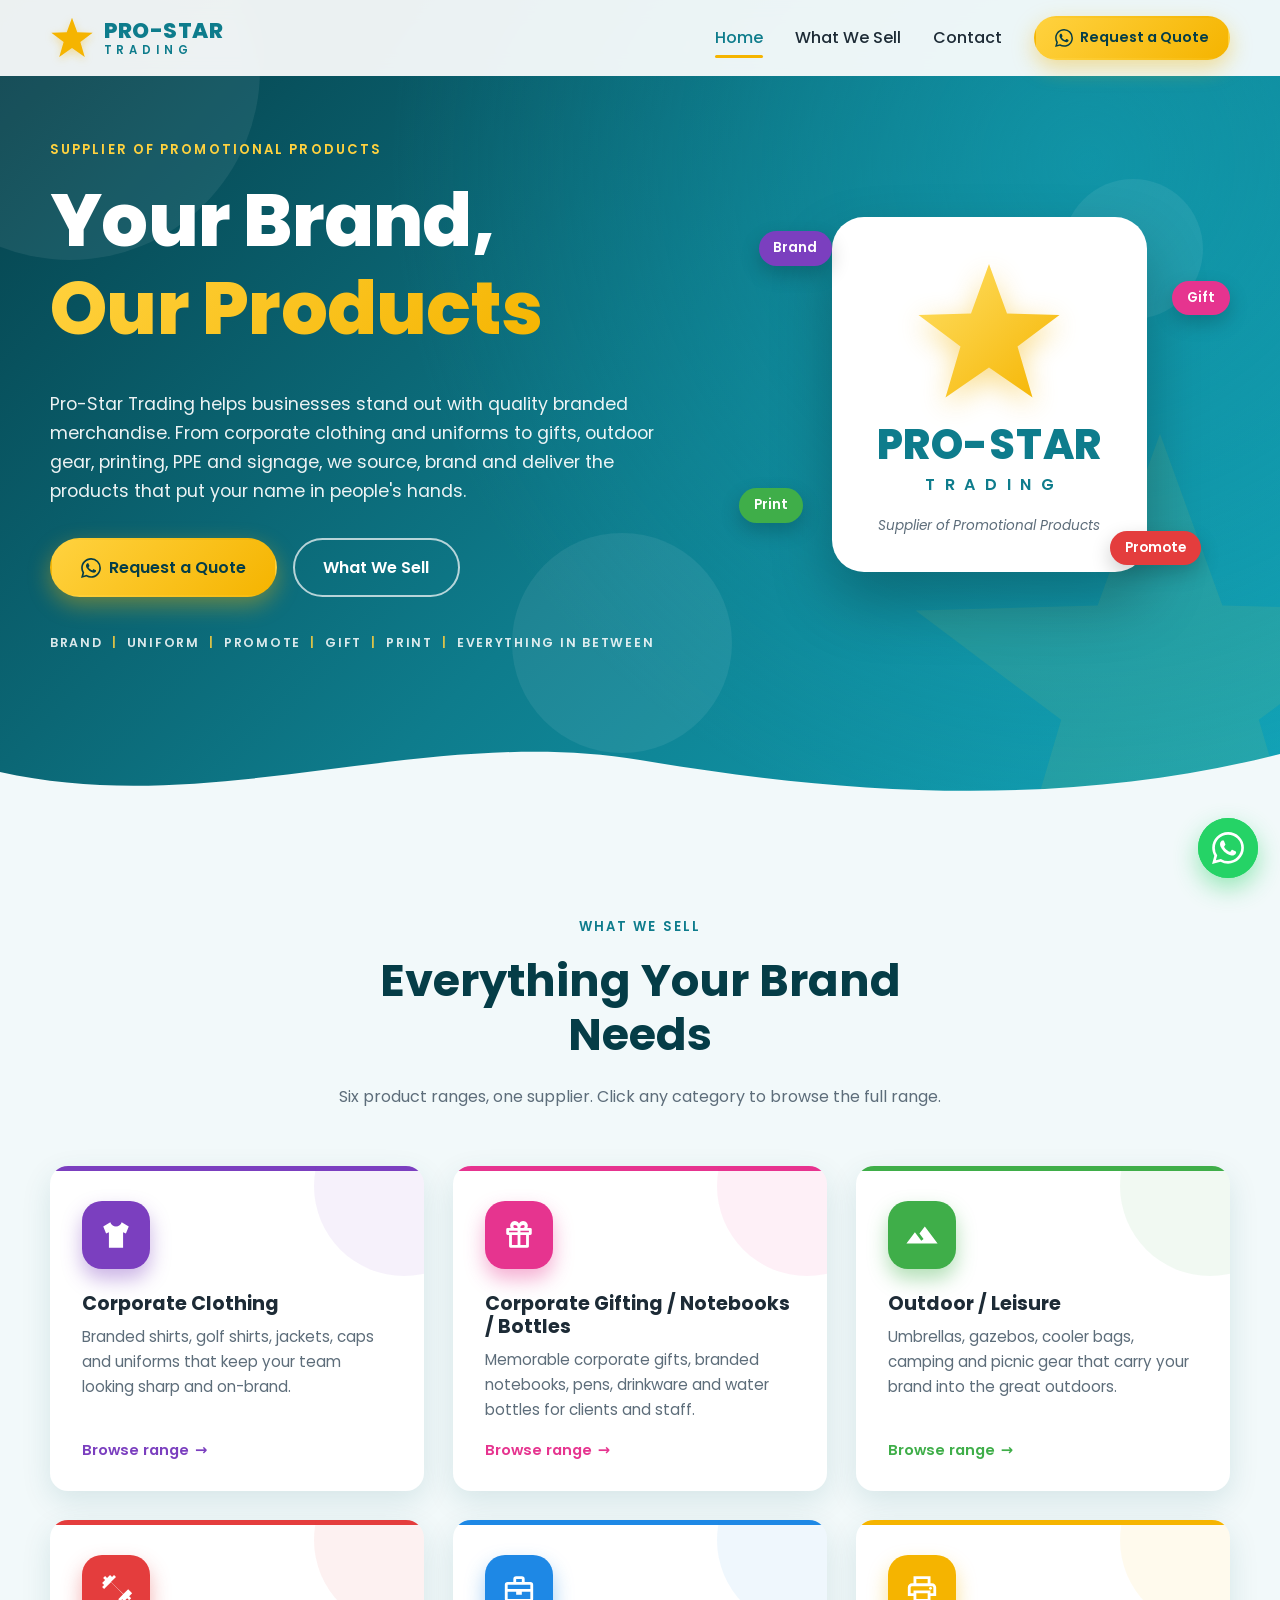
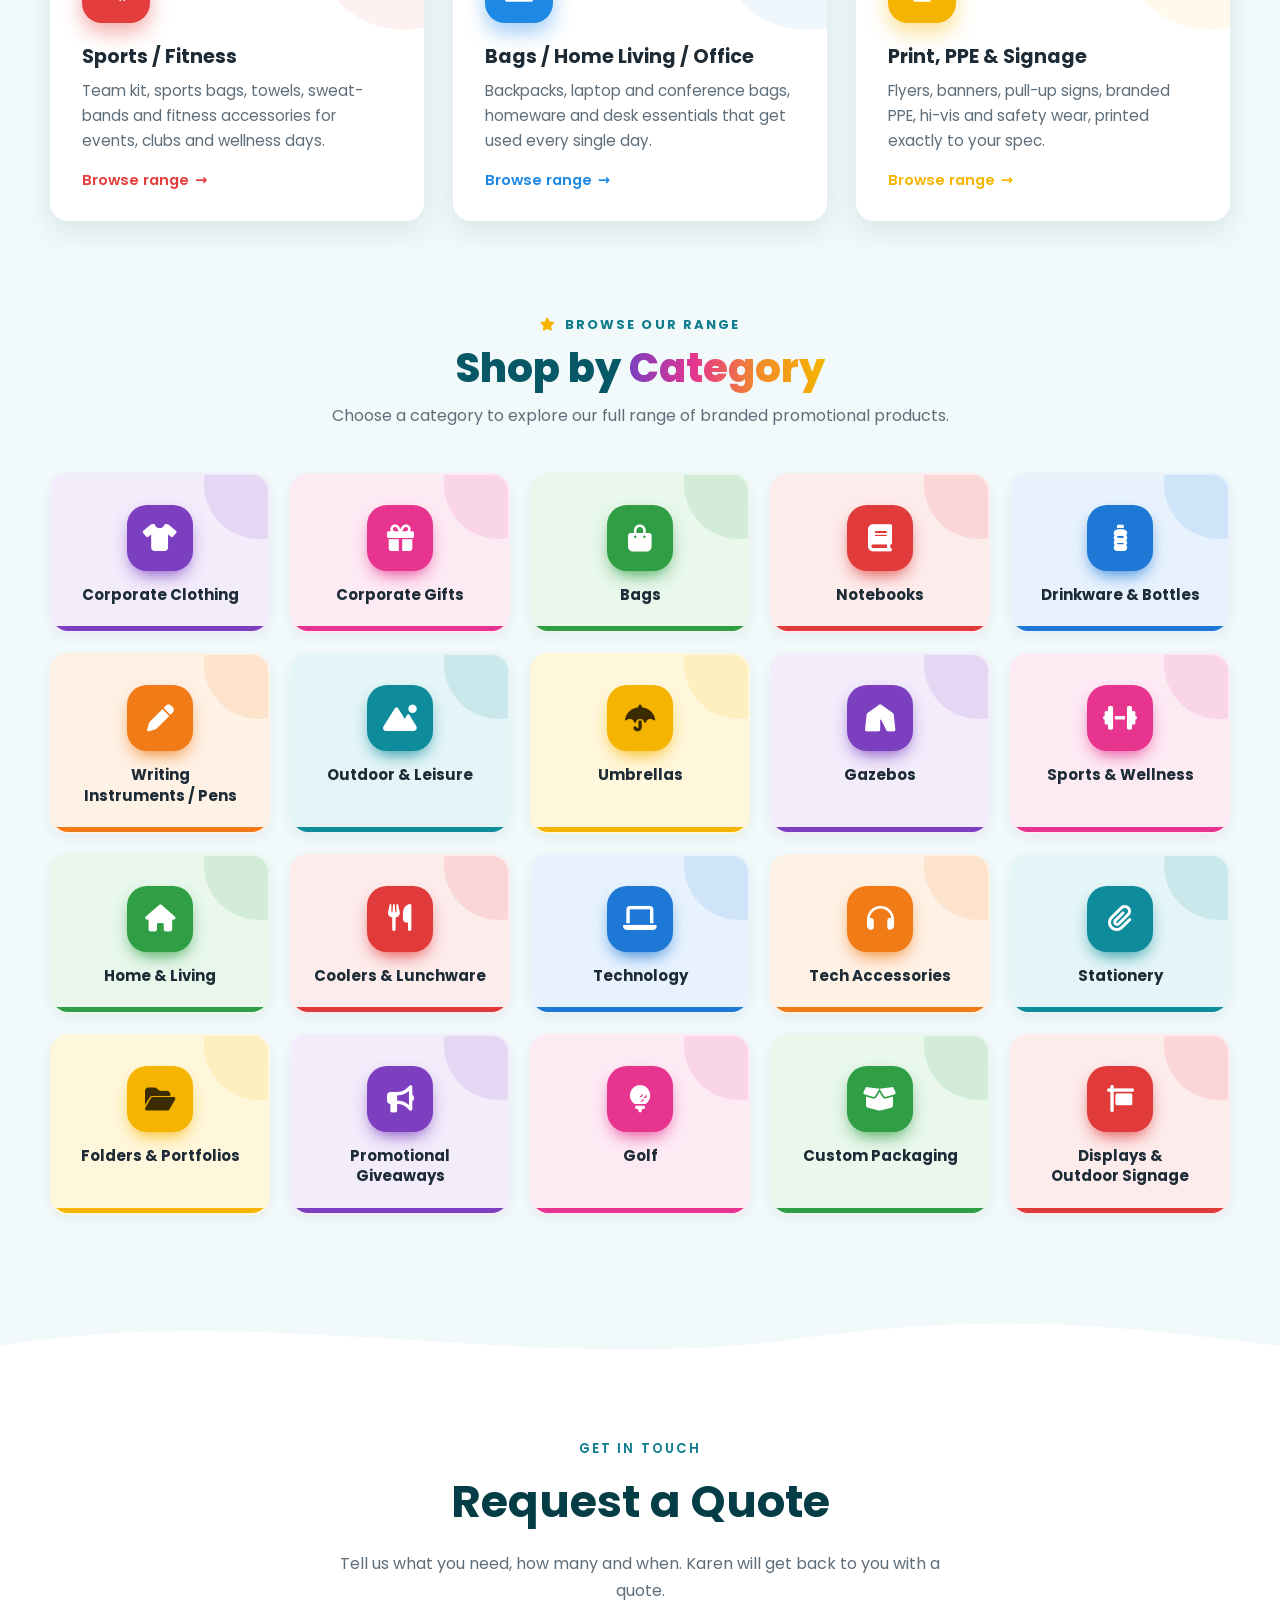
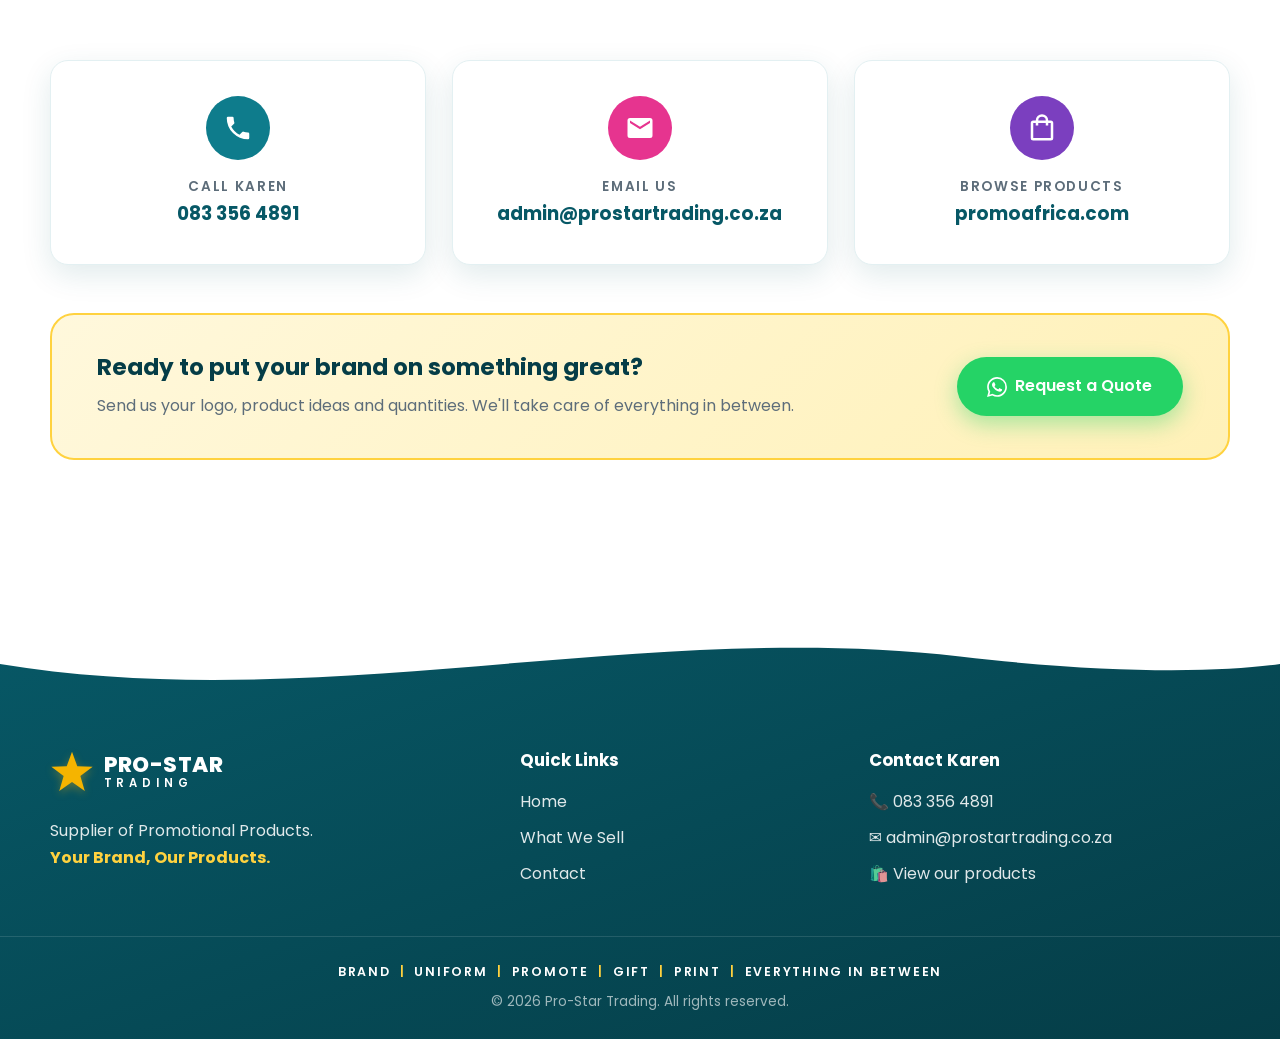
==== pro-star-trading/index.html @ 32858397 "Add colourful Shop by Category grid to the Pro-Star Trading site Co-Authored-By: Claude Opus 5.5 <no" ====
<!DOCTYPE html>
<html lang="en">
<head>
  <meta charset="UTF-8" />
  <meta name="viewport" content="width=device-width, initial-scale=1.0" />
  <title>Pro-Star Trading | Supplier of Promotional Products</title>
  <meta name="description" content="Pro-Star Trading – Supplier of Promotional Products. Corporate clothing, gifting, outdoor, sports, bags, print, PPE & signage. Your Brand, Our Products." />
  <link rel="icon" href="assets/favicon.svg" type="image/svg+xml" />
  <link rel="preconnect" href="https://fonts.googleapis.com" />
  <link rel="preconnect" href="https://fonts.gstatic.com" crossorigin />
  <link href="https://fonts.googleapis.com/css2?family=Poppins:wght@400;500;600;700;800&display=swap" rel="stylesheet" />
  <link rel="stylesheet" href="https://cdnjs.cloudflare.com/ajax/libs/font-awesome/6.5.2/css/all.min.css" crossorigin="anonymous" referrerpolicy="no-referrer" />
  <link rel="stylesheet" href="css/styles.css" />
</head>
<body>

  <!-- ========== NAVIGATION ========== -->
  <header class="navbar" id="navbar">
    <div class="container nav-inner">
      <a href="#home" class="logo" aria-label="Pro-Star Trading home">
        <svg class="logo-star" viewBox="0 0 100 100" aria-hidden="true">
          <polygon points="50,4 62,37 97,38 69,59 79,93 50,73 21,93 31,59 3,38 38,37" />
        </svg>
        <span class="logo-text">
          <span class="logo-name">PRO-STAR</span>
          <span class="logo-sub">TRADING</span>
        </span>
      </a>

      <button class="nav-toggle" id="navToggle" aria-label="Open menu" aria-expanded="false" aria-controls="navMenu">
        <span></span><span></span><span></span>
      </button>

      <nav class="nav-menu" id="navMenu">
        <a href="#home" class="nav-link active">Home</a>
        <a href="#what-we-sell" class="nav-link">What We Sell</a>
        <a href="#contact" class="nav-link">Contact</a>
        <a href="https://wa.me/27833564891?text=Hi%20Karen%2C%20I%27d%20like%20to%20request%20a%20quote%20from%20Pro-Star%20Trading." target="_blank" rel="noopener noreferrer" class="btn btn-accent btn-sm nav-cta"><svg class="wa-icon" viewBox="0 0 24 24" aria-hidden="true"><path d="M17.472 14.382c-.297-.149-1.758-.867-2.03-.967-.273-.099-.471-.148-.67.15-.197.297-.767.966-.94 1.164-.173.199-.347.223-.644.075-.297-.15-1.255-.463-2.39-1.475-.883-.788-1.48-1.761-1.653-2.059-.173-.297-.018-.458.13-.606.134-.133.298-.347.446-.52.149-.174.198-.298.298-.497.099-.198.05-.371-.025-.52-.075-.149-.669-1.612-.916-2.207-.242-.579-.487-.5-.669-.51-.173-.008-.371-.01-.57-.01-.198 0-.52.074-.792.372-.272.297-1.04 1.016-1.04 2.479 0 1.462 1.065 2.875 1.213 3.074.149.198 2.096 3.2 5.077 4.487.709.306 1.262.489 1.694.625.712.227 1.36.195 1.871.118.571-.085 1.758-.719 2.006-1.413.248-.694.248-1.289.173-1.413-.074-.124-.272-.198-.57-.347m-5.421 7.403h-.004a9.87 9.87 0 01-5.031-1.378l-.361-.214-3.741.982.998-3.648-.235-.374a9.86 9.86 0 01-1.51-5.26c.001-5.45 4.436-9.884 9.888-9.884 2.64 0 5.122 1.03 6.988 2.898a9.825 9.825 0 012.893 6.994c-.003 5.45-4.437 9.884-9.885 9.884m8.413-18.297A11.815 11.815 0 0012.05 0C5.495 0 .16 5.335.157 11.892c0 2.096.547 4.142 1.588 5.945L.057 24l6.305-1.654a11.882 11.882 0 005.683 1.448h.005c6.554 0 11.89-5.335 11.893-11.893a11.821 11.821 0 00-3.48-8.413Z"/></svg>Request a Quote</a>
      </nav>
    </div>
  </header>

  <main>
    <!-- ========== HERO ========== -->
    <section class="hero" id="home">
      <div class="hero-bg" aria-hidden="true">
        <span class="bubble b1"></span>
        <span class="bubble b2"></span>
        <span class="bubble b3"></span>
        <svg class="hero-star-bg" viewBox="0 0 100 100"><polygon points="50,4 62,37 97,38 69,59 79,93 50,73 21,93 31,59 3,38 38,37" /></svg>
      </div>

      <div class="container hero-inner">
        <div class="hero-content">
          <p class="eyebrow fade-in">Supplier of Promotional Products</p>
          <h1 class="hero-title fade-in">
            Your Brand,<br /><span class="highlight">Our Products</span>
          </h1>
          <p class="hero-text fade-in">
            Pro-Star Trading helps businesses stand out with quality branded merchandise.
            From corporate clothing and uniforms to gifts, outdoor gear, printing, PPE and signage,
            we source, brand and deliver the products that put your name in people's hands.
          </p>
          <div class="hero-actions fade-in">
            <a href="https://wa.me/27833564891?text=Hi%20Karen%2C%20I%27d%20like%20to%20request%20a%20quote%20from%20Pro-Star%20Trading." target="_blank" rel="noopener noreferrer" class="btn btn-accent"><svg class="wa-icon" viewBox="0 0 24 24" aria-hidden="true"><path d="M17.472 14.382c-.297-.149-1.758-.867-2.03-.967-.273-.099-.471-.148-.67.15-.197.297-.767.966-.94 1.164-.173.199-.347.223-.644.075-.297-.15-1.255-.463-2.39-1.475-.883-.788-1.48-1.761-1.653-2.059-.173-.297-.018-.458.13-.606.134-.133.298-.347.446-.52.149-.174.198-.298.298-.497.099-.198.05-.371-.025-.52-.075-.149-.669-1.612-.916-2.207-.242-.579-.487-.5-.669-.51-.173-.008-.371-.01-.57-.01-.198 0-.52.074-.792.372-.272.297-1.04 1.016-1.04 2.479 0 1.462 1.065 2.875 1.213 3.074.149.198 2.096 3.2 5.077 4.487.709.306 1.262.489 1.694.625.712.227 1.36.195 1.871.118.571-.085 1.758-.719 2.006-1.413.248-.694.248-1.289.173-1.413-.074-.124-.272-.198-.57-.347m-5.421 7.403h-.004a9.87 9.87 0 01-5.031-1.378l-.361-.214-3.741.982.998-3.648-.235-.374a9.86 9.86 0 01-1.51-5.26c.001-5.45 4.436-9.884 9.888-9.884 2.64 0 5.122 1.03 6.988 2.898a9.825 9.825 0 012.893 6.994c-.003 5.45-4.437 9.884-9.885 9.884m8.413-18.297A11.815 11.815 0 0012.05 0C5.495 0 .16 5.335.157 11.892c0 2.096.547 4.142 1.588 5.945L.057 24l6.305-1.654a11.882 11.882 0 005.683 1.448h.005c6.554 0 11.89-5.335 11.893-11.893a11.821 11.821 0 00-3.48-8.413Z"/></svg>Request a Quote</a>
            <a href="#what-we-sell" class="btn btn-outline-light">What We Sell</a>
          </div>
          <p class="strapline fade-in">BRAND <i>|</i> UNIFORM <i>|</i> PROMOTE <i>|</i> GIFT <i>|</i> PRINT <i>|</i> EVERYTHING IN BETWEEN</p>
        </div>

        <div class="hero-visual fade-in" aria-hidden="true">
          <div class="hero-logo-card">
            <svg class="hero-star" viewBox="0 0 100 100">
              <defs>
                <linearGradient id="starGrad" x1="0" y1="0" x2="1" y2="1">
                  <stop offset="0%" stop-color="#ffe066" />
                  <stop offset="100%" stop-color="#f5b400" />
                </linearGradient>
              </defs>
              <polygon points="50,4 62,37 97,38 69,59 79,93 50,73 21,93 31,59 3,38 38,37" fill="url(#starGrad)" />
            </svg>
            <div class="hero-logo-name">PRO-STAR</div>
            <div class="hero-logo-sub">TRADING</div>
            <div class="hero-logo-tag">Supplier of Promotional Products</div>
          </div>
          <span class="float-chip chip-1" style="--c: var(--purple)">Brand</span>
          <span class="float-chip chip-2" style="--c: var(--pink)">Gift</span>
          <span class="float-chip chip-3" style="--c: var(--green)">Print</span>
          <span class="float-chip chip-4" style="--c: var(--red)">Promote</span>
        </div>
      </div>

      <svg class="wave wave-bottom" viewBox="0 0 1440 120" preserveAspectRatio="none" aria-hidden="true">
        <path d="M0,64 C240,128 480,0 720,48 C960,96 1200,112 1440,40 L1440,120 L0,120 Z" />
      </svg>
    </section>

    <!-- ========== WHAT WE SELL ========== -->
    <section class="section sell" id="what-we-sell">
      <div class="container">
        <div class="section-head fade-in">
          <p class="eyebrow dark">What We Sell</p>
          <h2>Everything Your Brand Needs</h2>
          <p>Six product ranges, one supplier. Click any category to browse the full range.</p>
        </div>

        <div class="cards">
          <a class="card fade-in" style="--c: var(--purple)" href="https://promoafrica.com" target="_blank" rel="noopener noreferrer">
            <div class="card-icon">
              <svg viewBox="0 0 24 24"><path d="M16 3l5 3-2 5-2-1v11H7V10l-2 1-2-5 5-3c.5 1.7 2.1 3 4 3s3.5-1.3 4-3z"/></svg>
            </div>
            <h3>Corporate Clothing</h3>
            <p>Branded shirts, golf shirts, jackets, caps and uniforms that keep your team looking sharp and on-brand.</p>
            <span class="card-link">Browse range <span aria-hidden="true">→</span></span>
          </a>

          <a class="card fade-in" style="--c: var(--pink)" href="https://promoafrica.com" target="_blank" rel="noopener noreferrer">
            <div class="card-icon">
              <svg viewBox="0 0 24 24"><path d="M20 7h-2.2A3 3 0 0012 3.8 3 3 0 006.2 7H4a1 1 0 00-1 1v3a1 1 0 001 1h1v8a1 1 0 001 1h12a1 1 0 001-1v-8h1a1 1 0 001-1V8a1 1 0 00-1-1zM15 5a1 1 0 010 2h-2a2 2 0 012-2zM9 5a2 2 0 012 2H9a1 1 0 010-2zm2 14H7v-7h4zm0-9H5V9h6zm6 9h-4v-7h4zm2-9h-6V9h6z"/></svg>
            </div>
            <h3>Corporate Gifting / Notebooks / Bottles</h3>
            <p>Memorable corporate gifts, branded notebooks, pens, drinkware and water bottles for clients and staff.</p>
            <span class="card-link">Browse range <span aria-hidden="true">→</span></span>
          </a>

          <a class="card fade-in" style="--c: var(--green)" href="https://promoafrica.com" target="_blank" rel="noopener noreferrer">
            <div class="card-icon">
              <svg viewBox="0 0 24 24"><path d="M14 6l-3.8 5 2.9 3.8-1.6 1.2L7 10l-6 8h22L14 6z"/></svg>
            </div>
            <h3>Outdoor / Leisure</h3>
            <p>Umbrellas, gazebos, cooler bags, camping and picnic gear that carry your brand into the great outdoors.</p>
            <span class="card-link">Browse range <span aria-hidden="true">→</span></span>
          </a>

          <a class="card fade-in" style="--c: var(--red)" href="https://promoafrica.com" target="_blank" rel="noopener noreferrer">
            <div class="card-icon">
              <svg viewBox="0 0 24 24"><path d="M20.6 14.9l1.4-1.4-1.4-1.4-3.6 3.6-8.6-8.6L12 3.6 10.6 2.2 9.2 3.6 7.8 2.2 5.7 4.3 4.3 2.9 2.9 4.3l1.4 1.4-2.1 2.1 1.4 1.4-1.4 1.4 1.4 1.4 1.4-1.4 3.6-3.6 8.6 8.6-3.6 3.6 1.4 1.4 1.4-1.4 1.4 1.4 2.1-2.1 1.4 1.4 1.4-1.4-1.4-1.4 2.1-2.1-1.4-1.4z"/></svg>
            </div>
            <h3>Sports / Fitness</h3>
            <p>Team kit, sports bags, towels, sweat-bands and fitness accessories for events, clubs and wellness days.</p>
            <span class="card-link">Browse range <span aria-hidden="true">→</span></span>
          </a>

          <a class="card fade-in" style="--c: var(--blue)" href="https://promoafrica.com" target="_blank" rel="noopener noreferrer">
            <div class="card-icon">
              <svg viewBox="0 0 24 24"><path d="M20 7h-4V5a2 2 0 00-2-2h-4a2 2 0 00-2 2v2H4a2 2 0 00-2 2v10a2 2 0 002 2h16a2 2 0 002-2V9a2 2 0 00-2-2zM10 5h4v2h-4zm10 14H4v-5h6v2h4v-2h6zm0-7H4V9h16z"/></svg>
            </div>
            <h3>Bags / Home Living / Office</h3>
            <p>Backpacks, laptop and conference bags, homeware and desk essentials that get used every single day.</p>
            <span class="card-link">Browse range <span aria-hidden="true">→</span></span>
          </a>

          <a class="card fade-in" style="--c: var(--yellow)" href="https://promoafrica.com" target="_blank" rel="noopener noreferrer">
            <div class="card-icon">
              <svg viewBox="0 0 24 24"><path d="M19 8h-1V3H6v5H5a3 3 0 00-3 3v6h4v4h12v-4h4v-6a3 3 0 00-3-3zM8 5h8v3H8zm8 14H8v-4h8zm2-4v-2H6v2H4v-4a1 1 0 011-1h14a1 1 0 011 1v4z"/><circle cx="18" cy="11.5" r="1"/></svg>
            </div>
            <h3>Print, PPE &amp; Signage</h3>
            <p>Flyers, banners, pull-up signs, branded PPE, hi-vis and safety wear, printed exactly to your spec.</p>
            <span class="card-link">Browse range <span aria-hidden="true">→</span></span>
          </a>
        </div>

        <!-- Shop by Category: 20 colourful tiles linking to the Promo Africa catalogue -->
        <div class="ps-categories" id="categories" aria-labelledby="ps-categories-title">
          <div class="ps-categories__inner">
            <div class="ps-categories__head">
              <p class="ps-categories__eyebrow"><i class="fa-solid fa-star" aria-hidden="true"></i> Browse Our Range</p>
              <h2 class="ps-categories__title" id="ps-categories-title">Shop by <span>Category</span></h2>
              <p class="ps-categories__intro">Choose a category to explore our full range of branded promotional products.</p>
            </div>

            <!-- Links open in a new tab so visitors keep the Pro-Star Trading site open -->
            <ul class="ps-grid">
              <li><a class="ps-tile ps-tile--purple" href="https://promoafrica.com/catalogue/corporate-clothing" target="_blank" rel="noopener">
                <span class="ps-tile__icon"><i class="fa-solid fa-shirt" aria-hidden="true"></i></span>
                <span class="ps-tile__name">Corporate Clothing</span></a></li>

              <li><a class="ps-tile ps-tile--pink" href="https://promoafrica.com/catalogue/corporate-gifts" target="_blank" rel="noopener">
                <span class="ps-tile__icon"><i class="fa-solid fa-gift" aria-hidden="true"></i></span>
                <span class="ps-tile__name">Corporate Gifts</span></a></li>

              <li><a class="ps-tile ps-tile--green" href="https://promoafrica.com/catalogue/corporate-gifts/bags" target="_blank" rel="noopener">
                <span class="ps-tile__icon"><i class="fa-solid fa-bag-shopping" aria-hidden="true"></i></span>
                <span class="ps-tile__name">Bags</span></a></li>

              <li><a class="ps-tile ps-tile--red" href="https://promoafrica.com/catalogue/corporate-gifts/notebooks" target="_blank" rel="noopener">
                <span class="ps-tile__icon"><i class="fa-solid fa-book" aria-hidden="true"></i></span>
                <span class="ps-tile__name">Notebooks</span></a></li>

              <li><a class="ps-tile ps-tile--blue" href="https://promoafrica.com/catalogue/corporate-gifts/drinkware" target="_blank" rel="noopener">
                <span class="ps-tile__icon"><i class="fa-solid fa-bottle-water" aria-hidden="true"></i></span>
                <span class="ps-tile__name">Drinkware &amp; Bottles</span></a></li>

              <li><a class="ps-tile ps-tile--orange" href="https://promoafrica.com/catalogue/corporate-gifts/writing-instruments" target="_blank" rel="noopener">
                <span class="ps-tile__icon"><i class="fa-solid fa-pen" aria-hidden="true"></i></span>
                <span class="ps-tile__name">Writing Instruments / Pens</span></a></li>

              <li><a class="ps-tile ps-tile--teal" href="https://promoafrica.com/catalogue/corporate-gifts/outdoor-and-leisure" target="_blank" rel="noopener">
                <span class="ps-tile__icon"><i class="fa-solid fa-mountain-sun" aria-hidden="true"></i></span>
                <span class="ps-tile__name">Outdoor &amp; Leisure</span></a></li>

              <li><a class="ps-tile ps-tile--gold" href="https://promoafrica.com/catalogue/corporate-gifts/umbrellas" target="_blank" rel="noopener">
                <span class="ps-tile__icon"><i class="fa-solid fa-umbrella" aria-hidden="true"></i></span>
                <span class="ps-tile__name">Umbrellas</span></a></li>

              <li><a class="ps-tile ps-tile--purple" href="https://promoafrica.com/catalogue/display/outdoor-products/gazebos" target="_blank" rel="noopener">
                <span class="ps-tile__icon"><i class="fa-solid fa-tent" aria-hidden="true"></i></span>
                <span class="ps-tile__name">Gazebos</span></a></li>

              <li><a class="ps-tile ps-tile--pink" href="https://promoafrica.com/catalogue/corporate-gifts/sports-and-wellness" target="_blank" rel="noopener">
                <span class="ps-tile__icon"><i class="fa-solid fa-dumbbell" aria-hidden="true"></i></span>
                <span class="ps-tile__name">Sports &amp; Wellness</span></a></li>

              <li><a class="ps-tile ps-tile--green" href="https://promoafrica.com/catalogue/corporate-gifts/home-and-living" target="_blank" rel="noopener">
                <span class="ps-tile__icon"><i class="fa-solid fa-house" aria-hidden="true"></i></span>
                <span class="ps-tile__name">Home &amp; Living</span></a></li>

              <li><a class="ps-tile ps-tile--red" href="https://promoafrica.com/catalogue/corporate-gifts/coolers-and-lunchware" target="_blank" rel="noopener">
                <span class="ps-tile__icon"><i class="fa-solid fa-utensils" aria-hidden="true"></i></span>
                <span class="ps-tile__name">Coolers &amp; Lunchware</span></a></li>

              <li><a class="ps-tile ps-tile--blue" href="https://promoafrica.com/catalogue/corporate-gifts/technology" target="_blank" rel="noopener">
                <span class="ps-tile__icon"><i class="fa-solid fa-laptop" aria-hidden="true"></i></span>
                <span class="ps-tile__name">Technology</span></a></li>

              <li><a class="ps-tile ps-tile--orange" href="https://promoafrica.com/catalogue/corporate-gifts/tech-accessories" target="_blank" rel="noopener">
                <span class="ps-tile__icon"><i class="fa-solid fa-headphones" aria-hidden="true"></i></span>
                <span class="ps-tile__name">Tech Accessories</span></a></li>

              <li><a class="ps-tile ps-tile--teal" href="https://promoafrica.com/catalogue/corporate-gifts/stationery" target="_blank" rel="noopener">
                <span class="ps-tile__icon"><i class="fa-solid fa-paperclip" aria-hidden="true"></i></span>
                <span class="ps-tile__name">Stationery</span></a></li>

              <li><a class="ps-tile ps-tile--gold" href="https://promoafrica.com/catalogue/corporate-gifts/folders-and-portfolios" target="_blank" rel="noopener">
                <span class="ps-tile__icon"><i class="fa-solid fa-folder-open" aria-hidden="true"></i></span>
                <span class="ps-tile__name">Folders &amp; Portfolios</span></a></li>

              <li><a class="ps-tile ps-tile--purple" href="https://promoafrica.com/catalogue/corporate-gifts/promotional-giveaways" target="_blank" rel="noopener">
                <span class="ps-tile__icon"><i class="fa-solid fa-bullhorn" aria-hidden="true"></i></span>
                <span class="ps-tile__name">Promotional Giveaways</span></a></li>

              <li><a class="ps-tile ps-tile--pink" href="https://promoafrica.com/catalogue/corporate-gifts/golf" target="_blank" rel="noopener">
                <span class="ps-tile__icon"><i class="fa-solid fa-golf-ball-tee" aria-hidden="true"></i></span>
                <span class="ps-tile__name">Golf</span></a></li>

              <li><a class="ps-tile ps-tile--green" href="https://promoafrica.com/catalogue/corporate-gifts/custom-packaging" target="_blank" rel="noopener">
                <span class="ps-tile__icon"><i class="fa-solid fa-box-open" aria-hidden="true"></i></span>
                <span class="ps-tile__name">Custom Packaging</span></a></li>

              <li><a class="ps-tile ps-tile--red" href="https://promoafrica.com/categories/display/outdoor-products" target="_blank" rel="noopener">
                <span class="ps-tile__icon"><i class="fa-solid fa-sign-hanging" aria-hidden="true"></i></span>
                <span class="ps-tile__name">Displays &amp; Outdoor Signage</span></a></li>
            </ul>
          </div>
        </div>
      </div>

      <svg class="wave wave-bottom" viewBox="0 0 1440 120" preserveAspectRatio="none" aria-hidden="true">
        <path d="M0,80 C300,20 600,120 900,70 C1140,30 1300,60 1440,80 L1440,120 L0,120 Z" />
      </svg>
    </section>

    <!-- ========== CONTACT ========== -->
    <section class="section contact" id="contact">
      <div class="container">
        <div class="section-head fade-in">
          <p class="eyebrow dark">Get In Touch</p>
          <h2>Request a Quote</h2>
          <p>Tell us what you need, how many and when. Karen will get back to you with a quote.</p>
        </div>

        <div class="contact-grid">
          <a class="contact-card fade-in" href="tel:+27833564891">
            <div class="contact-icon" style="--c: var(--teal)">
              <svg viewBox="0 0 24 24"><path d="M6.6 10.8a15.1 15.1 0 006.6 6.6l2.2-2.2a1 1 0 011-.25 11.4 11.4 0 003.6.57 1 1 0 011 1V20a1 1 0 01-1 1A17 17 0 013 4a1 1 0 011-1h3.5a1 1 0 011 1c0 1.25.2 2.45.57 3.57a1 1 0 01-.25 1z"/></svg>
            </div>
            <span class="contact-label">Call Karen</span>
            <span class="contact-value">083 356 4891</span>
          </a>

          <a class="contact-card fade-in" href="mailto:admin@prostartrading.co.za?subject=Quote%20Request">
            <div class="contact-icon" style="--c: var(--pink)">
              <svg viewBox="0 0 24 24"><path d="M20 4H4a2 2 0 00-2 2v12a2 2 0 002 2h16a2 2 0 002-2V6a2 2 0 00-2-2zm0 4l-8 5-8-5V6l8 5 8-5z"/></svg>
            </div>
            <span class="contact-label">Email Us</span>
            <span class="contact-value">admin@prostartrading.co.za</span>
          </a>

          <a class="contact-card fade-in" href="https://promoafrica.com" target="_blank" rel="noopener noreferrer">
            <div class="contact-icon" style="--c: var(--purple)">
              <svg viewBox="0 0 24 24"><path d="M19 6h-2a5 5 0 00-10 0H5a2 2 0 00-2 2v12a2 2 0 002 2h14a2 2 0 002-2V8a2 2 0 00-2-2zm-7-3a3 3 0 013 3H9a3 3 0 013-3zm7 17H5V8h2v2h2V8h6v2h2V8h2z"/></svg>
            </div>
            <span class="contact-label">Browse Products</span>
            <span class="contact-value">promoafrica.com</span>
          </a>
        </div>

        <div class="quote-cta fade-in">
          <div>
            <h3>Ready to put your brand on something great?</h3>
            <p>Send us your logo, product ideas and quantities. We'll take care of everything in between.</p>
          </div>
          <a href="https://wa.me/27833564891?text=Hi%20Karen%2C%20I%27d%20like%20to%20request%20a%20quote%20from%20Pro-Star%20Trading." target="_blank" rel="noopener noreferrer" class="btn btn-whatsapp"><svg class="wa-icon" viewBox="0 0 24 24" aria-hidden="true"><path d="M17.472 14.382c-.297-.149-1.758-.867-2.03-.967-.273-.099-.471-.148-.67.15-.197.297-.767.966-.94 1.164-.173.199-.347.223-.644.075-.297-.15-1.255-.463-2.39-1.475-.883-.788-1.48-1.761-1.653-2.059-.173-.297-.018-.458.13-.606.134-.133.298-.347.446-.52.149-.174.198-.298.298-.497.099-.198.05-.371-.025-.52-.075-.149-.669-1.612-.916-2.207-.242-.579-.487-.5-.669-.51-.173-.008-.371-.01-.57-.01-.198 0-.52.074-.792.372-.272.297-1.04 1.016-1.04 2.479 0 1.462 1.065 2.875 1.213 3.074.149.198 2.096 3.2 5.077 4.487.709.306 1.262.489 1.694.625.712.227 1.36.195 1.871.118.571-.085 1.758-.719 2.006-1.413.248-.694.248-1.289.173-1.413-.074-.124-.272-.198-.57-.347m-5.421 7.403h-.004a9.87 9.87 0 01-5.031-1.378l-.361-.214-3.741.982.998-3.648-.235-.374a9.86 9.86 0 01-1.51-5.26c.001-5.45 4.436-9.884 9.888-9.884 2.64 0 5.122 1.03 6.988 2.898a9.825 9.825 0 012.893 6.994c-.003 5.45-4.437 9.884-9.885 9.884m8.413-18.297A11.815 11.815 0 0012.05 0C5.495 0 .16 5.335.157 11.892c0 2.096.547 4.142 1.588 5.945L.057 24l6.305-1.654a11.882 11.882 0 005.683 1.448h.005c6.554 0 11.89-5.335 11.893-11.893a11.821 11.821 0 00-3.48-8.413Z"/></svg>Request a Quote</a>
        </div>
      </div>
    </section>
  </main>

  <!-- ========== FOOTER ========== -->
  <footer class="footer">
    <svg class="wave wave-top" viewBox="0 0 1440 120" preserveAspectRatio="none" aria-hidden="true">
      <path d="M0,60 C360,130 720,0 1080,50 C1260,75 1380,70 1440,60 L1440,0 L0,0 Z" />
    </svg>
    <div class="container footer-inner">
      <div class="footer-brand">
        <a href="#home" class="logo logo-light" aria-label="Pro-Star Trading home">
          <svg class="logo-star" viewBox="0 0 100 100" aria-hidden="true">
            <polygon points="50,4 62,37 97,38 69,59 79,93 50,73 21,93 31,59 3,38 38,37" />
          </svg>
          <span class="logo-text">
            <span class="logo-name">PRO-STAR</span>
            <span class="logo-sub">TRADING</span>
          </span>
        </a>
        <p>Supplier of Promotional Products.<br /><strong>Your Brand, Our Products.</strong></p>
      </div>

      <div class="footer-col">
        <h4>Quick Links</h4>
        <a href="#home">Home</a>
        <a href="#what-we-sell">What We Sell</a>
        <a href="#contact">Contact</a>
      </div>

      <div class="footer-col">
        <h4>Contact Karen</h4>
        <a href="tel:+27833564891">📞 083 356 4891</a>
        <a href="mailto:admin@prostartrading.co.za">✉️ admin@prostartrading.co.za</a>
        <a href="https://promoafrica.com" target="_blank" rel="noopener noreferrer">🛍️ View our products</a>
      </div>
    </div>

    <div class="footer-strap">
      <div class="container">
        <p class="strapline">BRAND <i>|</i> UNIFORM <i>|</i> PROMOTE <i>|</i> GIFT <i>|</i> PRINT <i>|</i> EVERYTHING IN BETWEEN</p>
        <p class="copyright">© <span id="year"></span> Pro-Star Trading. All rights reserved.</p>
      </div>
    </div>
  </footer>

  <a href="https://wa.me/27833564891?text=Hi%20Karen%2C%20I%27d%20like%20to%20request%20a%20quote%20from%20Pro-Star%20Trading." target="_blank" rel="noopener noreferrer" class="whatsapp-float" aria-label="Chat with Karen on WhatsApp for a quote"><svg class="wa-icon" viewBox="0 0 24 24" aria-hidden="true"><path d="M17.472 14.382c-.297-.149-1.758-.867-2.03-.967-.273-.099-.471-.148-.67.15-.197.297-.767.966-.94 1.164-.173.199-.347.223-.644.075-.297-.15-1.255-.463-2.39-1.475-.883-.788-1.48-1.761-1.653-2.059-.173-.297-.018-.458.13-.606.134-.133.298-.347.446-.52.149-.174.198-.298.298-.497.099-.198.05-.371-.025-.52-.075-.149-.669-1.612-.916-2.207-.242-.579-.487-.5-.669-.51-.173-.008-.371-.01-.57-.01-.198 0-.52.074-.792.372-.272.297-1.04 1.016-1.04 2.479 0 1.462 1.065 2.875 1.213 3.074.149.198 2.096 3.2 5.077 4.487.709.306 1.262.489 1.694.625.712.227 1.36.195 1.871.118.571-.085 1.758-.719 2.006-1.413.248-.694.248-1.289.173-1.413-.074-.124-.272-.198-.57-.347m-5.421 7.403h-.004a9.87 9.87 0 01-5.031-1.378l-.361-.214-3.741.982.998-3.648-.235-.374a9.86 9.86 0 01-1.51-5.26c.001-5.45 4.436-9.884 9.888-9.884 2.64 0 5.122 1.03 6.988 2.898a9.825 9.825 0 012.893 6.994c-.003 5.45-4.437 9.884-9.885 9.884m8.413-18.297A11.815 11.815 0 0012.05 0C5.495 0 .16 5.335.157 11.892c0 2.096.547 4.142 1.588 5.945L.057 24l6.305-1.654a11.882 11.882 0 005.683 1.448h.005c6.554 0 11.89-5.335 11.893-11.893a11.821 11.821 0 00-3.48-8.413Z"/></svg></a>
  <a href="#home" class="back-to-top" id="backToTop" aria-label="Back to top">↑</a>

  <script src="js/main.js"></script>
</body>
</html>
---- pro-star-trading/css/styles.css ----
/* ==========================================================
   Pro-Star Trading – Styles
   ========================================================== */

:root {
  --teal: #0e7c8c;
  --teal-dark: #075866;
  --teal-deep: #053d47;
  --ocean: #12a4b8;
  --gold: #f5b400;
  --gold-light: #ffd23f;

  /* Category colours from the banner */
  --purple: #7b3fbf;
  --pink: #e6348f;
  --green: #3fae49;
  --red: #e43d3d;
  --blue: #1e88e5;
  --yellow: #f5b400;

  --ink: #1d2b36;
  --muted: #5d6d7a;
  --bg: #ffffff;
  --bg-soft: #f2f9fa;

  --radius: 18px;
  --shadow: 0 10px 30px rgba(7, 88, 102, 0.12);
  --shadow-lg: 0 20px 50px rgba(7, 88, 102, 0.22);
  --nav-h: 76px;
}

*,
*::before,
*::after { box-sizing: border-box; }

html { scroll-behavior: smooth; scroll-padding-top: var(--nav-h); }

body {
  margin: 0;
  font-family: "Poppins", system-ui, -apple-system, "Segoe UI", sans-serif;
  color: var(--ink);
  background: var(--bg);
  line-height: 1.65;
  -webkit-font-smoothing: antialiased;
  overflow-x: hidden;
}

img, svg { display: block; max-width: 100%; }
a { color: inherit; text-decoration: none; }
h1, h2, h3, h4 { line-height: 1.2; margin: 0 0 .5em; }
p { margin: 0 0 1em; }

.container { width: min(1180px, 100% - 40px); margin-inline: auto; }

/* ---------- Buttons ---------- */
.btn {
  display: inline-flex;
  align-items: center;
  gap: .5em;
  padding: .9em 1.8em;
  border-radius: 999px;
  font-weight: 600;
  font-size: 1rem;
  border: 2px solid transparent;
  cursor: pointer;
  transition: transform .25s ease, box-shadow .25s ease, background .25s ease, color .25s ease;
}
.btn:hover { transform: translateY(-3px); }
.btn:focus-visible { outline: 3px solid var(--gold-light); outline-offset: 3px; }
.btn-sm { padding: .55em 1.3em; font-size: .9rem; }

.btn-accent {
  background: linear-gradient(135deg, var(--gold-light), var(--gold));
  color: var(--teal-deep);
  box-shadow: 0 8px 22px rgba(245, 180, 0, .4);
}
.btn-accent:hover { box-shadow: 0 12px 30px rgba(245, 180, 0, .55); }

.btn-primary {
  background: var(--teal);
  color: #fff;
  box-shadow: 0 8px 22px rgba(14, 124, 140, .35);
}
.btn-primary:hover { background: var(--teal-dark); }

.wa-icon { width: 1.25em; height: 1.25em; fill: currentColor; flex: none; }

.btn-whatsapp {
  background: #25d366;
  color: #fff;
  box-shadow: 0 8px 22px rgba(37, 211, 102, .4);
}
.btn-whatsapp:hover { background: #1ebe5a; box-shadow: 0 12px 30px rgba(37, 211, 102, .5); }

.btn-outline-light { border-color: rgba(255,255,255,.7); color: #fff; }
.btn-outline-light:hover { background: #fff; color: var(--teal-dark); }

/* ---------- Logo ---------- */
.logo { display: inline-flex; align-items: center; gap: .6rem; }
.logo-star {
  width: 44px; height: 44px;
  fill: var(--gold);
  filter: drop-shadow(0 3px 4px rgba(245,180,0,.35));
  transition: transform .6s ease;
}
.logo:hover .logo-star { transform: rotate(72deg) scale(1.08); }
.logo-text { display: flex; flex-direction: column; line-height: 1; }
.logo-name { font-weight: 800; font-size: 1.35rem; color: var(--teal); letter-spacing: .02em; }
.logo-sub { font-weight: 600; font-size: .72rem; color: var(--teal); letter-spacing: .42em; margin-top: 3px; }
.logo-light .logo-name, .logo-light .logo-sub { color: #fff; }

/* ---------- Navbar ---------- */
.navbar {
  position: fixed; inset: 0 0 auto 0;
  height: calc(var(--nav-h) + env(safe-area-inset-top, 0px));
  padding-top: env(safe-area-inset-top, 0px);
  z-index: 100;
  background: rgba(255,255,255,.92);
  backdrop-filter: blur(10px);
  -webkit-backdrop-filter: blur(10px);
  transition: box-shadow .3s ease, height .3s ease;
}
.navbar.scrolled { box-shadow: 0 6px 24px rgba(7, 88, 102, .12); }
.nav-inner { height: 100%; display: flex; align-items: center; justify-content: space-between; }

.nav-menu { display: flex; align-items: center; gap: 2rem; }
.nav-link { position: relative; font-weight: 500; color: var(--ink); padding: .3em 0; transition: color .2s; }
.nav-link::after {
  content: ""; position: absolute; left: 0; bottom: -2px;
  width: 100%; height: 3px; border-radius: 3px;
  background: var(--gold);
  transform: scaleX(0); transform-origin: left;
  transition: transform .3s ease;
}
.nav-link:hover, .nav-link.active { color: var(--teal); }
.nav-link:hover::after, .nav-link.active::after { transform: scaleX(1); }

.nav-toggle {
  display: none;
  width: 44px; height: 44px;
  background: none; border: 0; cursor: pointer;
  flex-direction: column; justify-content: center; align-items: center; gap: 5px;
}
.nav-toggle span { width: 26px; height: 3px; border-radius: 3px; background: var(--teal); transition: transform .3s, opacity .3s; }
.nav-toggle.open span:nth-child(1) { transform: translateY(8px) rotate(45deg); }
.nav-toggle.open span:nth-child(2) { opacity: 0; }
.nav-toggle.open span:nth-child(3) { transform: translateY(-8px) rotate(-45deg); }

/* ---------- Waves ---------- */
.wave { position: absolute; left: 0; width: 100%; height: 90px; pointer-events: none; }
.wave-bottom { bottom: -1px; }
.wave-top { top: -1px; }
.hero .wave-bottom path { fill: var(--bg-soft); }
.sell .wave-bottom path { fill: var(--bg); }
.footer .wave-top path { fill: var(--bg); }

/* ---------- Hero ---------- */
.hero {
  position: relative;
  padding: calc(var(--nav-h) + 60px) 0 160px;
  display: flex; align-items: center;
  color: #fff;
  background:
    radial-gradient(circle at 85% 20%, rgba(18,164,184,.55), transparent 55%),
    linear-gradient(135deg, var(--teal-deep) 0%, var(--teal) 55%, var(--ocean) 100%);
  overflow: hidden;
}
.hero-bg { position: absolute; inset: 0; pointer-events: none; }
.bubble { position: absolute; border-radius: 50%; background: rgba(255,255,255,.07); animation: float 12s ease-in-out infinite; }
.b1 { width: 380px; height: 380px; top: -120px; left: -120px; }
.b2 { width: 220px; height: 220px; bottom: 60px; left: 40%; animation-delay: -4s; }
.b3 { width: 140px; height: 140px; top: 22%; right: 6%; animation-delay: -8s; }
.hero-star-bg {
  position: absolute; width: 520px; right: -140px; bottom: -120px;
  fill: rgba(255, 210, 63, .08);
  animation: spin 60s linear infinite;
}

.hero-inner { position: relative; display: grid; grid-template-columns: 1.15fr .85fr; gap: 3rem; align-items: center; }

.eyebrow {
  display: inline-block;
  font-size: .82rem; font-weight: 600; letter-spacing: .16em; text-transform: uppercase;
  color: var(--gold-light);
  margin-bottom: 1rem;
}
.eyebrow.dark { color: var(--teal); }

.hero-title { font-size: clamp(2.6rem, 6vw, 4.6rem); font-weight: 800; letter-spacing: -.01em; }
.highlight {
  background: linear-gradient(135deg, var(--gold-light), var(--gold));
  -webkit-background-clip: text; background-clip: text;
  color: transparent;
}
.hero-text { font-size: 1.1rem; max-width: 36em; opacity: .92; margin-bottom: 2rem; }
.hero-actions { display: flex; flex-wrap: wrap; gap: 1rem; }

.strapline { margin: 2.2rem 0 0; font-size: .78rem; font-weight: 600; letter-spacing: .14em; opacity: .85; }
.strapline i { font-style: normal; color: var(--gold-light); margin: 0 .35em; }

.hero-visual { position: relative; display: flex; justify-content: center; }
.hero-logo-card {
  position: relative;
  background: #fff;
  border-radius: 32px;
  padding: 2.6rem 2.8rem 2.2rem;
  text-align: center;
  box-shadow: 0 30px 60px rgba(0,0,0,.25);
  animation: bob 6s ease-in-out infinite;
}
.hero-star { width: 150px; margin: 0 auto 1rem; filter: drop-shadow(0 8px 14px rgba(245,180,0,.45)); animation: pulse 4s ease-in-out infinite; }
.hero-logo-name { font-size: 2.6rem; font-weight: 800; color: var(--teal); line-height: 1; letter-spacing: .02em; }
.hero-logo-sub { font-size: 1rem; font-weight: 600; color: var(--teal); letter-spacing: .6em; margin: .4rem 0 1rem; padding-left: .6em; }
.hero-logo-tag { font-size: .85rem; color: var(--muted); font-style: italic; }

.float-chip {
  position: absolute;
  padding: .45em 1.1em;
  border-radius: 999px;
  background: var(--c);
  color: #fff; font-weight: 600; font-size: .85rem;
  box-shadow: 0 8px 20px rgba(0,0,0,.2);
  animation: bob 5s ease-in-out infinite;
}
.chip-1 { top: 4%;  left: 2%;  animation-delay: -1s; }
.chip-2 { top: 18%; right: 0;  animation-delay: -2s; }
.chip-3 { bottom: 14%; left: -2%; animation-delay: -3s; }
.chip-4 { bottom: 2%; right: 6%; animation-delay: -4s; }

/* ---------- Sections ---------- */
.section { padding: 100px 0; }
.section-head { text-align: center; max-width: 640px; margin: 0 auto 3.5rem; }
.section-head h2 { font-size: clamp(2rem, 4vw, 2.8rem); font-weight: 700; color: var(--teal-deep); }
.section-head p:last-child { color: var(--muted); }

/* ---------- What We Sell ---------- */
.sell { position: relative; background: var(--bg-soft); padding-bottom: 160px; }
.cards { display: grid; grid-template-columns: repeat(3, 1fr); gap: 1.8rem; }

.card {
  position: relative;
  display: flex; flex-direction: column;
  background: #fff;
  border-radius: var(--radius);
  padding: 2.2rem 2rem 1.8rem;
  box-shadow: var(--shadow);
  overflow: hidden;
  transition: transform .35s ease, box-shadow .35s ease;
}
.card::before {
  content: ""; position: absolute; inset: 0 0 auto 0; height: 5px;
  background: var(--c);
}
.card::after {
  content: ""; position: absolute; width: 180px; height: 180px; right: -70px; top: -70px;
  border-radius: 50%; background: var(--c); opacity: .07;
  transition: transform .5s ease, opacity .5s ease;
}
.card:hover { transform: translateY(-10px); box-shadow: var(--shadow-lg); }
.card:hover::after { transform: scale(1.6); opacity: .12; }

.card-icon {
  width: 68px; height: 68px;
  display: grid; place-items: center;
  border-radius: 20px;
  background: var(--c);
  box-shadow: 0 10px 20px color-mix(in srgb, var(--c) 40%, transparent);
  margin-bottom: 1.4rem;
  transition: transform .4s ease;
}
.card-icon svg { width: 34px; height: 34px; fill: #fff; }
.card:hover .card-icon { transform: rotate(-8deg) scale(1.08); }
.card h3 { font-size: 1.2rem; font-weight: 700; color: var(--ink); }
.card p { color: var(--muted); font-size: .95rem; flex: 1; }
.card-link { font-weight: 600; font-size: .92rem; color: var(--c); display: inline-flex; gap: .4em; }
.card-link span { transition: transform .3s ease; }
.card:hover .card-link span { transform: translateX(6px); }

/* ---------- Shop by Category grid ---------- */
/* All rules are scoped under .ps-categories so they won't clash with the rest of the site */
.ps-categories {
  --ps-teal: #0e7c8c;
  --ps-teal-dark: #075866;
  --ps-gold: #f5b400;
  --ps-ink: #1d2b36;
  --ps-muted: #5d6d7a;

  position: relative;
  box-sizing: border-box;
  padding: 72px 16px;
  background:
    radial-gradient(circle at 8% 12%, rgba(123, 63, 191, .10), transparent 32%),
    radial-gradient(circle at 92% 20%, rgba(230, 52, 143, .10), transparent 30%),
    radial-gradient(circle at 85% 95%, rgba(63, 174, 73, .10), transparent 32%),
    radial-gradient(circle at 10% 90%, rgba(245, 180, 0, .12), transparent 30%),
    #f4f9fa;
  font-family: "Poppins", "Segoe UI", system-ui, -apple-system, Arial, sans-serif;
  color: var(--ps-ink);
}
.ps-categories *, .ps-categories *::before, .ps-categories *::after { box-sizing: border-box; }
.ps-categories__inner { max-width: 1200px; margin: 0 auto; }

/* Heading */
.ps-categories__head { text-align: center; max-width: 640px; margin: 0 auto 44px; }
.ps-categories__eyebrow {
  display: inline-flex; align-items: center; gap: 8px;
  margin: 0 0 10px;
  font-size: 13px; font-weight: 700; letter-spacing: .16em; text-transform: uppercase;
  color: var(--ps-teal);
}
.ps-categories__eyebrow i { color: var(--ps-gold); }
.ps-categories__title {
  margin: 0 0 12px;
  font-size: clamp(28px, 4.5vw, 40px); font-weight: 800; line-height: 1.15;
  color: var(--ps-teal-dark);
  text-wrap: balance;
}
.ps-categories__title span {
  background: linear-gradient(90deg, #7b3fbf, #e6348f, #f28c28, #f5b400);
  -webkit-background-clip: text; background-clip: text; color: transparent;
}
.ps-categories__intro { margin: 0; font-size: 16px; line-height: 1.6; color: var(--ps-muted); }

/* Grid */
.ps-grid {
  list-style: none; margin: 0; padding: 0;
  display: grid;
  grid-template-columns: repeat(5, minmax(0, 1fr));
  gap: 20px;
}

/* Tile colours: --c is the accent, --tint the resting background, --on the text colour on a solid fill */
.ps-tile--purple { --c: #7b3fbf; --tint: #f3ecfb; --on: #ffffff; }
.ps-tile--pink   { --c: #e6348f; --tint: #fdebf4; --on: #ffffff; }
.ps-tile--green  { --c: #2f9e44; --tint: #e9f7ec; --on: #ffffff; }
.ps-tile--red    { --c: #e03a3a; --tint: #fdecec; --on: #ffffff; }
.ps-tile--blue   { --c: #1e78d6; --tint: #e8f2fd; --on: #ffffff; }
.ps-tile--orange { --c: #f07b17; --tint: #fef1e5; --on: #ffffff; }
.ps-tile--teal   { --c: #0e8c9c; --tint: #e5f5f7; --on: #ffffff; }
.ps-tile--gold   { --c: #f5b400; --tint: #fff7dc; --on: #3b2c00; }

.ps-tile {
  position: relative;
  display: flex; flex-direction: column; align-items: center; justify-content: flex-start;
  gap: 14px;
  height: 100%;
  padding: 30px 14px 26px;
  background: var(--tint);
  border: 2px solid transparent;
  border-radius: 18px;
  text-align: center;
  text-decoration: none;
  color: var(--ps-ink);
  overflow: hidden;
  box-shadow: 0 4px 12px rgba(29, 43, 54, .06);
  transition: transform .28s ease, box-shadow .28s ease, background-color .28s ease, border-color .28s ease;
}
/* coloured strip along the bottom */
.ps-tile::after {
  content: ""; position: absolute; left: 0; right: 0; bottom: 0; height: 5px;
  background: var(--c);
  transition: height .28s ease;
}
/* soft decorative circle in the corner */
.ps-tile::before {
  content: ""; position: absolute; width: 110px; height: 110px; top: -46px; right: -46px;
  border-radius: 50%;
  background: var(--c); opacity: .12;
  transition: transform .4s ease, opacity .4s ease;
}

.ps-tile__icon {
  position: relative;
  width: 66px; height: 66px;
  display: grid; place-items: center;
  border-radius: 20px;
  background: var(--c);
  color: var(--on);
  font-size: 27px;
  box-shadow: 0 8px 18px -6px var(--c);
  transition: transform .3s ease, background-color .28s ease, color .28s ease;
}
.ps-tile__name {
  position: relative;
  font-size: 15px; font-weight: 700; line-height: 1.35;
  text-wrap: balance;
  transition: color .28s ease;
}

/* Hover / keyboard focus: lift, fill with the tile colour, invert the icon */
.ps-tile:hover,
.ps-tile:focus-visible {
  transform: translateY(-8px);
  background: var(--c);
  box-shadow: 0 18px 32px -10px var(--c);
}
.ps-tile:hover::before,
.ps-tile:focus-visible::before { transform: scale(2.2); opacity: .16; background: #ffffff; }
.ps-tile:hover::after,
.ps-tile:focus-visible::after { height: 0; }
.ps-tile:hover .ps-tile__icon,
.ps-tile:focus-visible .ps-tile__icon {
  background: #ffffff;
  color: var(--c);
  transform: scale(1.1) rotate(-6deg);
}
.ps-tile:hover .ps-tile__name,
.ps-tile:focus-visible .ps-tile__name { color: var(--on); }
.ps-tile:focus-visible { outline: none; border-color: var(--ps-ink); }

/* Responsive: 5 → 4 → 3 → 2 columns */
@media (max-width: 1080px) { .ps-grid { grid-template-columns: repeat(4, minmax(0, 1fr)); } }
@media (max-width: 820px)  { .ps-grid { grid-template-columns: repeat(3, minmax(0, 1fr)); gap: 16px; } }
@media (max-width: 560px)  {
  .ps-categories { padding: 52px 16px; }
  .ps-grid { grid-template-columns: repeat(2, minmax(0, 1fr)); gap: 12px; }
  .ps-tile { padding: 24px 10px 22px; gap: 12px; border-radius: 16px; }
  .ps-tile__icon { width: 56px; height: 56px; font-size: 23px; border-radius: 16px; }
  .ps-tile__name { font-size: 14px; }
}

@media (prefers-reduced-motion: reduce) {
  .ps-tile, .ps-tile::before, .ps-tile::after, .ps-tile__icon, .ps-tile__name { transition: none; }
  .ps-tile:hover, .ps-tile:focus-visible,
  .ps-tile:hover .ps-tile__icon, .ps-tile:focus-visible .ps-tile__icon { transform: none; }
}

/* Inside the What We Sell section: use the section background and container width */
.sell .ps-categories { background: none; padding: 90px 0 0; }

/* ---------- Contact ---------- */
.contact { padding-top: 60px; }
.contact-grid { display: grid; grid-template-columns: repeat(3, 1fr); gap: 1.6rem; margin-bottom: 3rem; }
.contact-card {
  display: flex; flex-direction: column; align-items: center; text-align: center;
  padding: 2.2rem 1.5rem;
  border-radius: var(--radius);
  background: #fff;
  box-shadow: var(--shadow);
  border: 1px solid #e3f0f2;
  transition: transform .3s ease, box-shadow .3s ease;
}
.contact-card:hover { transform: translateY(-8px); box-shadow: var(--shadow-lg); }
.contact-icon {
  width: 64px; height: 64px; border-radius: 50%;
  display: grid; place-items: center;
  background: var(--c); margin-bottom: 1rem;
  transition: transform .4s ease;
}
.contact-card:hover .contact-icon { transform: scale(1.12); }
.contact-icon svg { width: 30px; height: 30px; fill: #fff; }
.contact-label { font-size: .85rem; font-weight: 600; text-transform: uppercase; letter-spacing: .12em; color: var(--muted); }
.contact-value { font-size: 1.15rem; font-weight: 700; color: var(--teal-dark); word-break: break-word; }

.quote-cta {
  display: flex; align-items: center; justify-content: space-between; gap: 2rem;
  padding: 2.4rem 2.8rem;
  border-radius: 24px;
  background: linear-gradient(135deg, #fff8dc, #fff1b8);
  border: 2px solid var(--gold-light);
}
.quote-cta h3 { font-size: 1.45rem; color: var(--teal-deep); }
.quote-cta p { margin: 0; color: var(--muted); }
.quote-cta .btn { flex: none; }

/* ---------- Footer ---------- */
.footer {
  position: relative;
  margin-top: 60px;
  padding-top: 130px;
  color: rgba(255,255,255,.88);
  background: linear-gradient(160deg, var(--teal-dark), var(--teal-deep));
}
.footer-inner { display: grid; grid-template-columns: 1.4fr 1fr 1.2fr; gap: 3rem; padding-bottom: 3rem; }
.footer-brand p { margin-top: 1rem; }
.footer-brand strong { color: var(--gold-light); }
.footer-col { display: flex; flex-direction: column; gap: .6rem; }
.footer-col h4 { color: #fff; font-size: 1.05rem; margin-bottom: .6rem; }
.footer-col a { transition: color .2s, transform .2s; width: fit-content; word-break: break-word; }
.footer-col a:hover { color: var(--gold-light); transform: translateX(4px); }
.footer-strap { border-top: 1px solid rgba(255,255,255,.12); padding: 1.6rem 0; text-align: center; }
.footer-strap .strapline { margin: 0 0 .5rem; opacity: 1; color: #fff; }
.copyright { margin: 0; font-size: .85rem; opacity: .7; }

/* ---------- Floating WhatsApp button ---------- */
.whatsapp-float {
  position: fixed; right: 22px; bottom: calc(22px + env(safe-area-inset-bottom, 0px)); z-index: 95;
  width: 60px; height: 60px; border-radius: 50%;
  display: grid; place-items: center;
  background: #25d366; color: #fff;
  box-shadow: 0 10px 24px rgba(37, 211, 102, .45);
  transition: transform .25s ease, box-shadow .25s ease;
}
.whatsapp-float .wa-icon { width: 32px; height: 32px; }
.whatsapp-float::before {
  content: ""; position: absolute; inset: 0; border-radius: 50%;
  background: #25d366; z-index: -1;
  animation: wa-pulse 2.4s ease-out infinite;
}
.whatsapp-float:hover { transform: translateY(-4px) scale(1.05); box-shadow: 0 14px 30px rgba(37, 211, 102, .55); }
.whatsapp-float:focus-visible { outline: 3px solid var(--gold-light); outline-offset: 3px; }
@keyframes wa-pulse { 0% { transform: scale(1); opacity: .5; } 100% { transform: scale(1.6); opacity: 0; } }

/* ---------- Back to top ---------- */
.back-to-top {
  position: fixed; right: 28px; bottom: calc(96px + env(safe-area-inset-bottom, 0px)); z-index: 90;
  width: 48px; height: 48px; border-radius: 50%;
  display: grid; place-items: center;
  background: var(--gold); color: var(--teal-deep);
  font-size: 1.3rem; font-weight: 800;
  box-shadow: 0 8px 20px rgba(0,0,0,.2);
  opacity: 0; visibility: hidden; transform: translateY(20px);
  transition: opacity .3s, transform .3s, visibility .3s;
}
.back-to-top.show { opacity: 1; visibility: visible; transform: none; }
.back-to-top:hover { transform: translateY(-4px); }

/* ---------- Scroll animations ---------- */
.fade-in { transition: opacity .8s ease, transform .8s ease; }
.fade-in.pending { opacity: 0; transform: translateY(30px); }

@keyframes float { 0%, 100% { transform: translate(0, 0); } 50% { transform: translate(20px, -25px); } }
@keyframes bob { 0%, 100% { transform: translateY(0); } 50% { transform: translateY(-12px); } }
@keyframes spin { to { transform: rotate(360deg); } }
@keyframes pulse { 0%, 100% { transform: scale(1); } 50% { transform: scale(1.06) rotate(4deg); } }

@media (prefers-reduced-motion: reduce) {
  *, *::before, *::after { animation: none !important; transition: none !important; }
  html { scroll-behavior: auto; }
  .fade-in { opacity: 1; transform: none; }
}

/* ---------- Responsive ---------- */
@media (max-width: 1000px) {
  .cards { grid-template-columns: repeat(2, 1fr); }
  .hero-inner { grid-template-columns: 1fr; }
  .hero-content { text-align: center; }
  .hero-text { margin-inline: auto; }
  .hero-actions { justify-content: center; }
  .hero-visual { margin-top: 1rem; }
  .footer-inner { grid-template-columns: 1fr 1fr; }
  .footer-brand { grid-column: 1 / -1; }
}

@media (max-width: 820px) {
  :root { --nav-h: 68px; }
  .nav-toggle { display: flex; }
  .nav-menu {
    position: fixed; top: var(--nav-h); left: 0; right: 0;
    flex-direction: column; gap: 0;
    background: #fff;
    padding: .5rem 20px 1.5rem;
    box-shadow: 0 16px 30px rgba(7, 88, 102, .15);
    transform: translateY(-120%);
    visibility: hidden;
    transition: transform .35s ease, visibility .35s;
    z-index: -1;
  }
  .nav-menu.open { transform: none; visibility: visible; }
  .nav-link { width: 100%; padding: 1rem 0; border-bottom: 1px solid #eef4f5; }
  .nav-link::after { display: none; }
  .nav-cta { margin-top: 1.2rem; }
  .contact-grid { grid-template-columns: 1fr; }
  .quote-cta { flex-direction: column; text-align: center; padding: 2rem 1.5rem; }
}

@media (max-width: 600px) {
  .section { padding: 70px 0; }
  .sell { padding-bottom: 120px; }
  .cards { grid-template-columns: 1fr; }
  .hero { padding-bottom: 120px; }
  .hero-logo-card { padding: 2rem 1.8rem; }
  .hero-star { width: 110px; }
  .hero-logo-name { font-size: 2rem; }
  .float-chip { font-size: .75rem; }
  .strapline { font-size: .68rem; letter-spacing: .08em; line-height: 2; }
  .wave { height: 60px; }
  .footer-inner { grid-template-columns: 1fr; }
  .logo-star { width: 38px; height: 38px; }
  .logo-name { font-size: 1.2rem; }
}
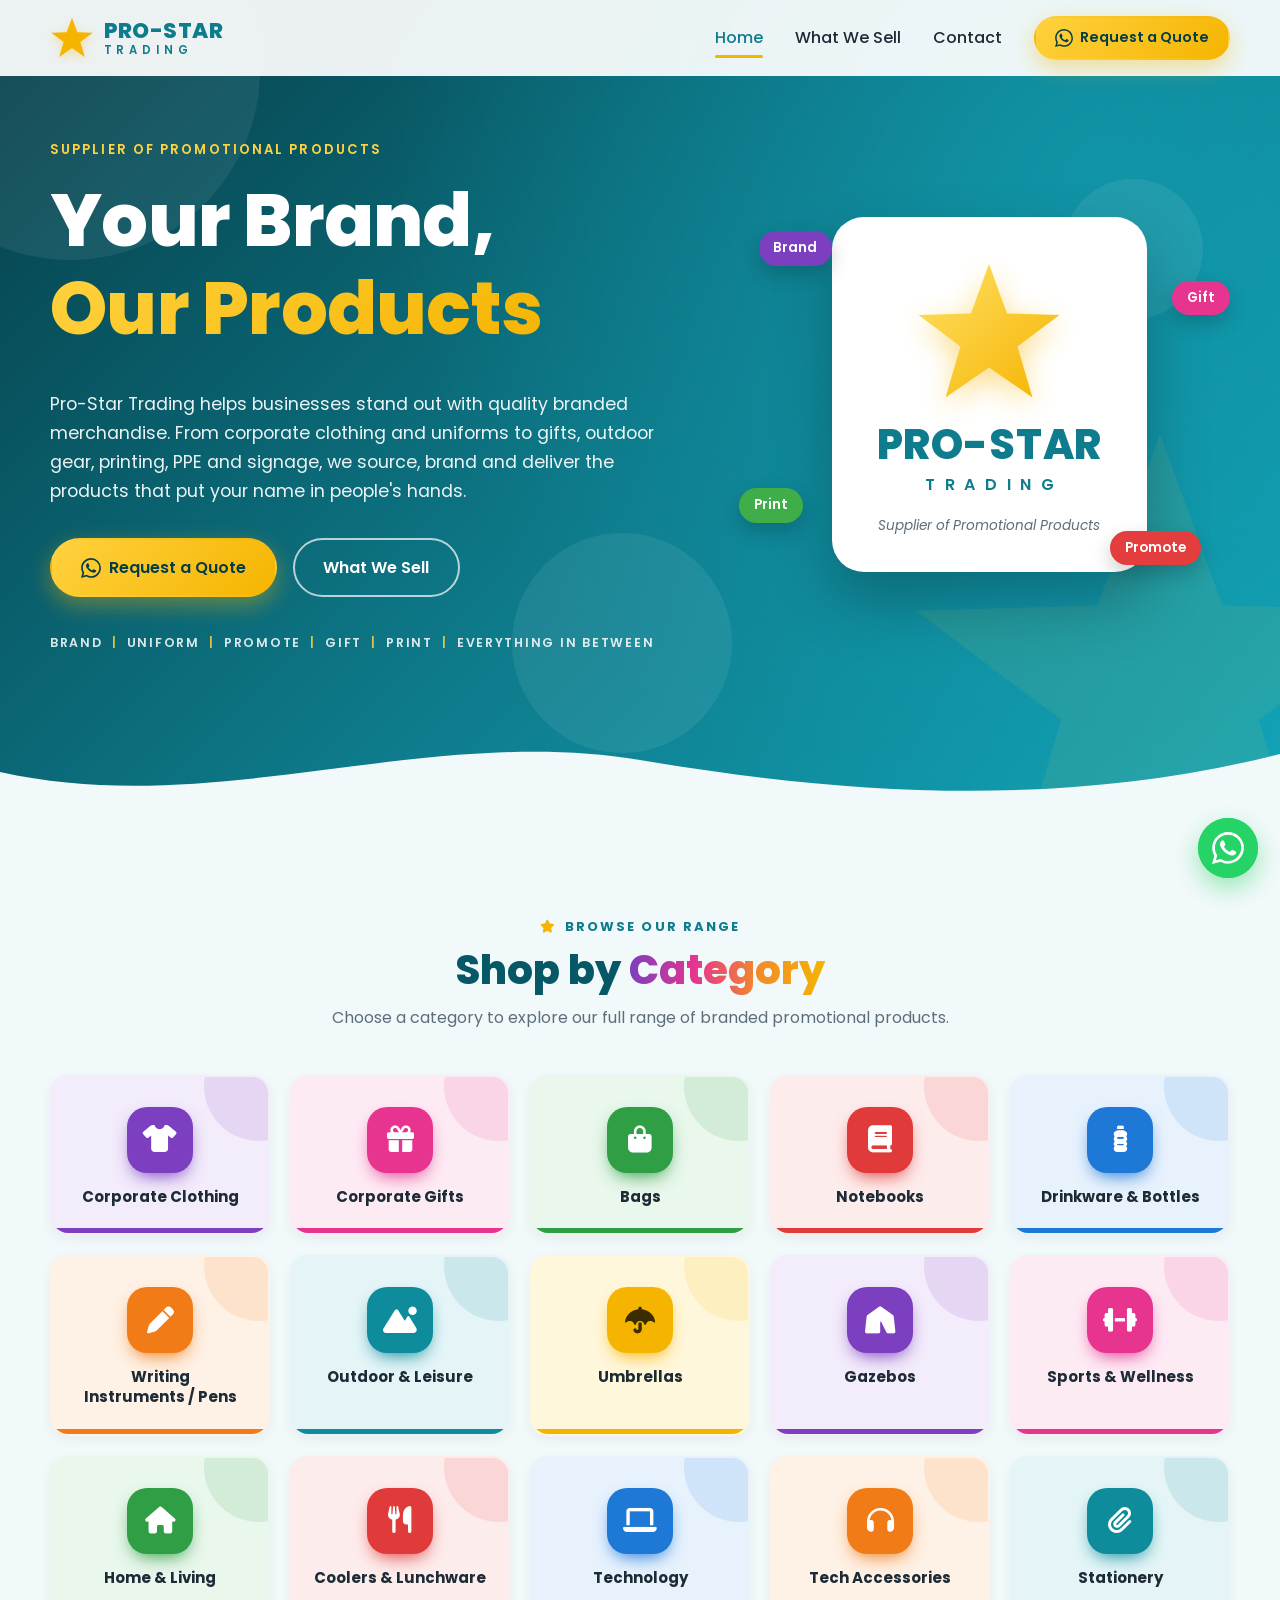
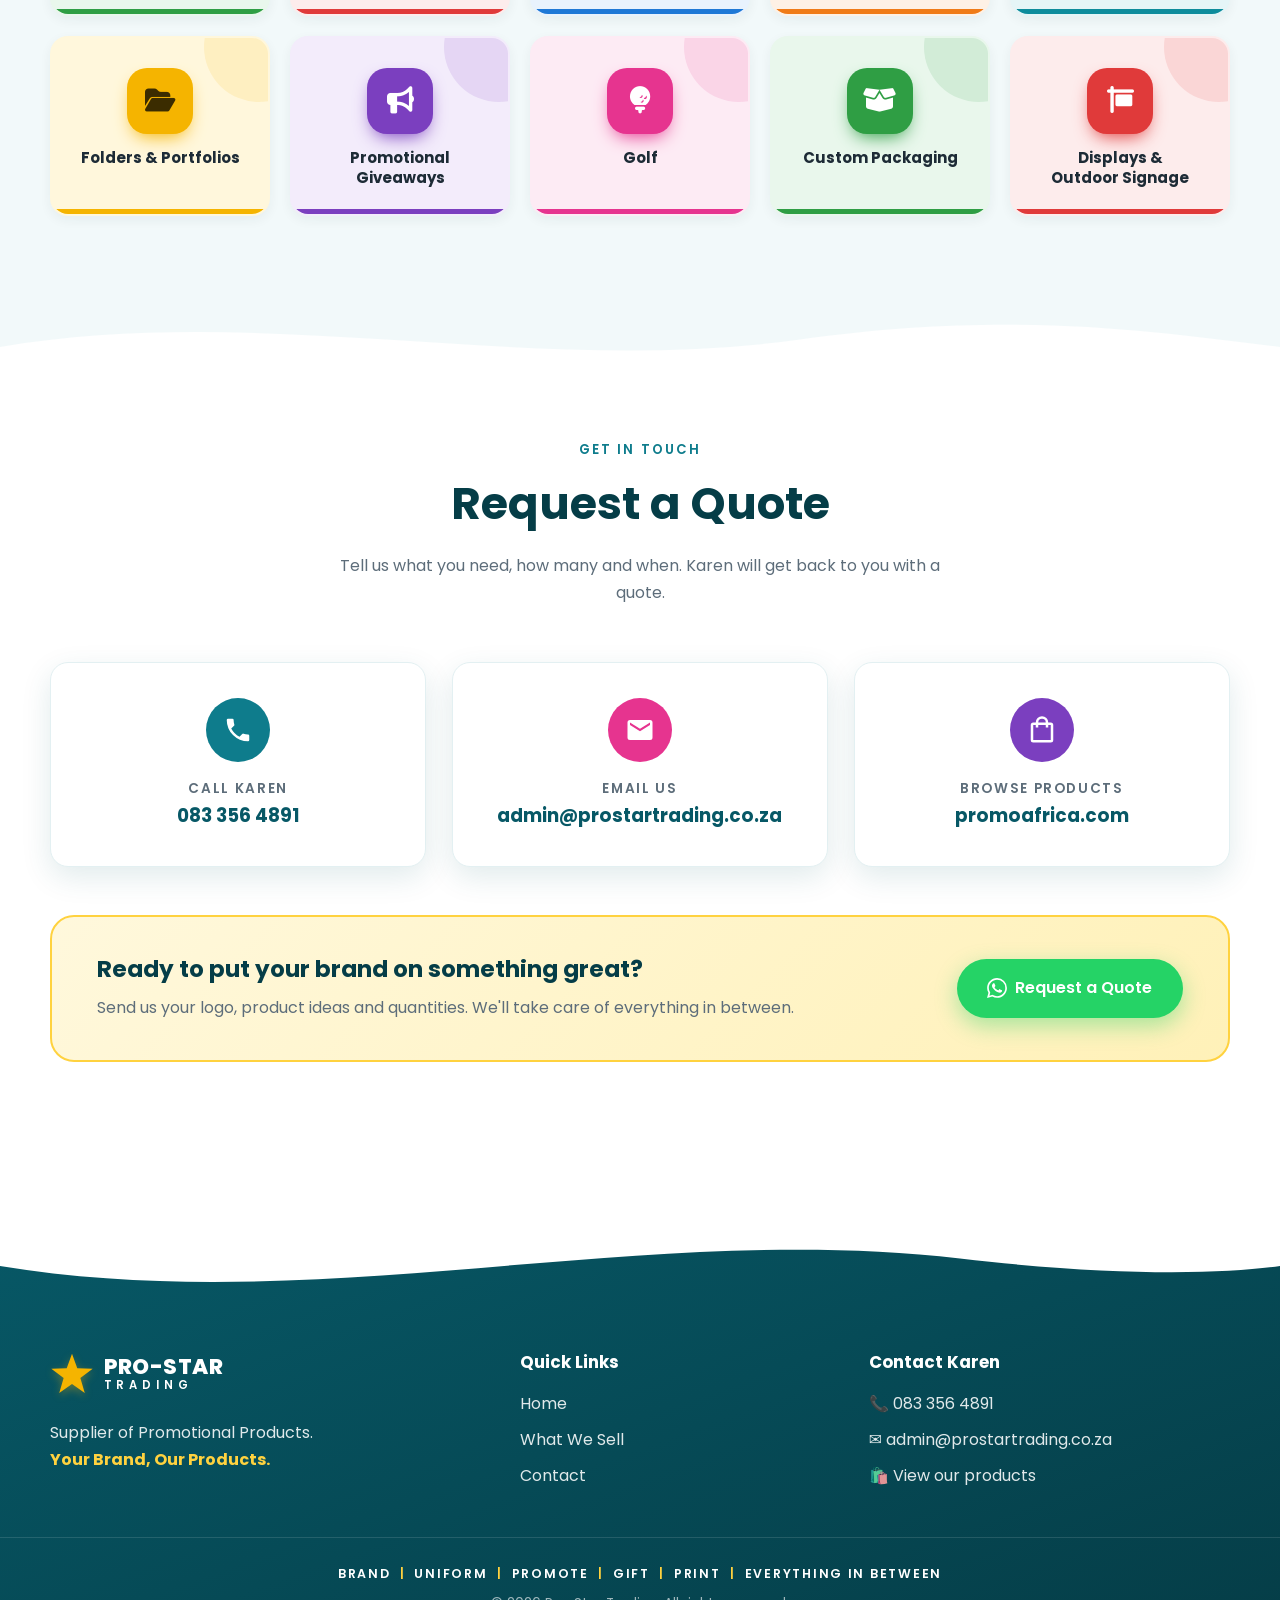
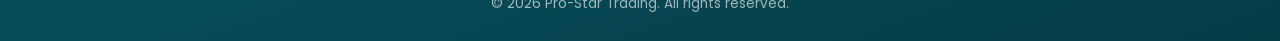
==== commit b384a6da: "Remove What We Sell heading and six category cards The Shop by Category grid now fills the What We S" ====
--- a/pro-star-trading/index.html
+++ b/pro-star-trading/index.html
@@ -98,68 +98,6 @@
     <!-- ========== WHAT WE SELL ========== -->
     <section class="section sell" id="what-we-sell">
       <div class="container">
-        <div class="section-head fade-in">
-          <p class="eyebrow dark">What We Sell</p>
-          <h2>Everything Your Brand Needs</h2>
-          <p>Six product ranges, one supplier. Click any category to browse the full range.</p>
-        </div>
-
-        <div class="cards">
-          <a class="card fade-in" style="--c: var(--purple)" href="https://promoafrica.com" target="_blank" rel="noopener noreferrer">
-            <div class="card-icon">
-              <svg viewBox="0 0 24 24"><path d="M16 3l5 3-2 5-2-1v11H7V10l-2 1-2-5 5-3c.5 1.7 2.1 3 4 3s3.5-1.3 4-3z"/></svg>
-            </div>
-            <h3>Corporate Clothing</h3>
-            <p>Branded shirts, golf shirts, jackets, caps and uniforms that keep your team looking sharp and on-brand.</p>
-            <span class="card-link">Browse range <span aria-hidden="true">→</span></span>
-          </a>
-
-          <a class="card fade-in" style="--c: var(--pink)" href="https://promoafrica.com" target="_blank" rel="noopener noreferrer">
-            <div class="card-icon">
-              <svg viewBox="0 0 24 24"><path d="M20 7h-2.2A3 3 0 0012 3.8 3 3 0 006.2 7H4a1 1 0 00-1 1v3a1 1 0 001 1h1v8a1 1 0 001 1h12a1 1 0 001-1v-8h1a1 1 0 001-1V8a1 1 0 00-1-1zM15 5a1 1 0 010 2h-2a2 2 0 012-2zM9 5a2 2 0 012 2H9a1 1 0 010-2zm2 14H7v-7h4zm0-9H5V9h6zm6 9h-4v-7h4zm2-9h-6V9h6z"/></svg>
-            </div>
-            <h3>Corporate Gifting / Notebooks / Bottles</h3>
-            <p>Memorable corporate gifts, branded notebooks, pens, drinkware and water bottles for clients and staff.</p>
-            <span class="card-link">Browse range <span aria-hidden="true">→</span></span>
-          </a>
-
-          <a class="card fade-in" style="--c: var(--green)" href="https://promoafrica.com" target="_blank" rel="noopener noreferrer">
-            <div class="card-icon">
-              <svg viewBox="0 0 24 24"><path d="M14 6l-3.8 5 2.9 3.8-1.6 1.2L7 10l-6 8h22L14 6z"/></svg>
-            </div>
-            <h3>Outdoor / Leisure</h3>
-            <p>Umbrellas, gazebos, cooler bags, camping and picnic gear that carry your brand into the great outdoors.</p>
-            <span class="card-link">Browse range <span aria-hidden="true">→</span></span>
-          </a>
-
-          <a class="card fade-in" style="--c: var(--red)" href="https://promoafrica.com" target="_blank" rel="noopener noreferrer">
-            <div class="card-icon">
-              <svg viewBox="0 0 24 24"><path d="M20.6 14.9l1.4-1.4-1.4-1.4-3.6 3.6-8.6-8.6L12 3.6 10.6 2.2 9.2 3.6 7.8 2.2 5.7 4.3 4.3 2.9 2.9 4.3l1.4 1.4-2.1 2.1 1.4 1.4-1.4 1.4 1.4 1.4 1.4-1.4 3.6-3.6 8.6 8.6-3.6 3.6 1.4 1.4 1.4-1.4 1.4 1.4 2.1-2.1 1.4 1.4 1.4-1.4-1.4-1.4 2.1-2.1-1.4-1.4z"/></svg>
-            </div>
-            <h3>Sports / Fitness</h3>
-            <p>Team kit, sports bags, towels, sweat-bands and fitness accessories for events, clubs and wellness days.</p>
-            <span class="card-link">Browse range <span aria-hidden="true">→</span></span>
-          </a>
-
-          <a class="card fade-in" style="--c: var(--blue)" href="https://promoafrica.com" target="_blank" rel="noopener noreferrer">
-            <div class="card-icon">
-              <svg viewBox="0 0 24 24"><path d="M20 7h-4V5a2 2 0 00-2-2h-4a2 2 0 00-2 2v2H4a2 2 0 00-2 2v10a2 2 0 002 2h16a2 2 0 002-2V9a2 2 0 00-2-2zM10 5h4v2h-4zm10 14H4v-5h6v2h4v-2h6zm0-7H4V9h16z"/></svg>
-            </div>
-            <h3>Bags / Home Living / Office</h3>
-            <p>Backpacks, laptop and conference bags, homeware and desk essentials that get used every single day.</p>
-            <span class="card-link">Browse range <span aria-hidden="true">→</span></span>
-          </a>
-
-          <a class="card fade-in" style="--c: var(--yellow)" href="https://promoafrica.com" target="_blank" rel="noopener noreferrer">
-            <div class="card-icon">
-              <svg viewBox="0 0 24 24"><path d="M19 8h-1V3H6v5H5a3 3 0 00-3 3v6h4v4h12v-4h4v-6a3 3 0 00-3-3zM8 5h8v3H8zm8 14H8v-4h8zm2-4v-2H6v2H4v-4a1 1 0 011-1h14a1 1 0 011 1v4z"/><circle cx="18" cy="11.5" r="1"/></svg>
-            </div>
-            <h3>Print, PPE &amp; Signage</h3>
-            <p>Flyers, banners, pull-up signs, branded PPE, hi-vis and safety wear, printed exactly to your spec.</p>
-            <span class="card-link">Browse range <span aria-hidden="true">→</span></span>
-          </a>
-        </div>
-
         <!-- Shop by Category: 20 colourful tiles linking to the Promo Africa catalogue -->
         <div class="ps-categories" id="categories" aria-labelledby="ps-categories-title">
           <div class="ps-categories__inner">
--- a/pro-star-trading/css/styles.css
+++ b/pro-star-trading/css/styles.css
@@ -235,46 +235,6 @@
 
 /* ---------- What We Sell ---------- */
 .sell { position: relative; background: var(--bg-soft); padding-bottom: 160px; }
-.cards { display: grid; grid-template-columns: repeat(3, 1fr); gap: 1.8rem; }
-
-.card {
-  position: relative;
-  display: flex; flex-direction: column;
-  background: #fff;
-  border-radius: var(--radius);
-  padding: 2.2rem 2rem 1.8rem;
-  box-shadow: var(--shadow);
-  overflow: hidden;
-  transition: transform .35s ease, box-shadow .35s ease;
-}
-.card::before {
-  content: ""; position: absolute; inset: 0 0 auto 0; height: 5px;
-  background: var(--c);
-}
-.card::after {
-  content: ""; position: absolute; width: 180px; height: 180px; right: -70px; top: -70px;
-  border-radius: 50%; background: var(--c); opacity: .07;
-  transition: transform .5s ease, opacity .5s ease;
-}
-.card:hover { transform: translateY(-10px); box-shadow: var(--shadow-lg); }
-.card:hover::after { transform: scale(1.6); opacity: .12; }
-
-.card-icon {
-  width: 68px; height: 68px;
-  display: grid; place-items: center;
-  border-radius: 20px;
-  background: var(--c);
-  box-shadow: 0 10px 20px color-mix(in srgb, var(--c) 40%, transparent);
-  margin-bottom: 1.4rem;
-  transition: transform .4s ease;
-}
-.card-icon svg { width: 34px; height: 34px; fill: #fff; }
-.card:hover .card-icon { transform: rotate(-8deg) scale(1.08); }
-.card h3 { font-size: 1.2rem; font-weight: 700; color: var(--ink); }
-.card p { color: var(--muted); font-size: .95rem; flex: 1; }
-.card-link { font-weight: 600; font-size: .92rem; color: var(--c); display: inline-flex; gap: .4em; }
-.card-link span { transition: transform .3s ease; }
-.card:hover .card-link span { transform: translateX(6px); }
 
 /* ---------- Shop by Category grid ---------- */
 /* All rules are scoped under .ps-categories so they won't clash with the rest of the site */
@@ -426,7 +386,7 @@
 }
 
 /* Inside the What We Sell section: use the section background and container width */
-.sell .ps-categories { background: none; padding: 90px 0 0; }
+.sell .ps-categories { background: none; padding: 0; }
 
 /* ---------- Contact ---------- */
 .contact { padding-top: 60px; }
@@ -532,7 +492,6 @@
 
 /* ---------- Responsive ---------- */
 @media (max-width: 1000px) {
-  .cards { grid-template-columns: repeat(2, 1fr); }
   .hero-inner { grid-template-columns: 1fr; }
   .hero-content { text-align: center; }
   .hero-text { margin-inline: auto; }
@@ -567,7 +526,6 @@
 @media (max-width: 600px) {
   .section { padding: 70px 0; }
   .sell { padding-bottom: 120px; }
-  .cards { grid-template-columns: 1fr; }
   .hero { padding-bottom: 120px; }
   .hero-logo-card { padding: 2rem 1.8rem; }
   .hero-star { width: 110px; }
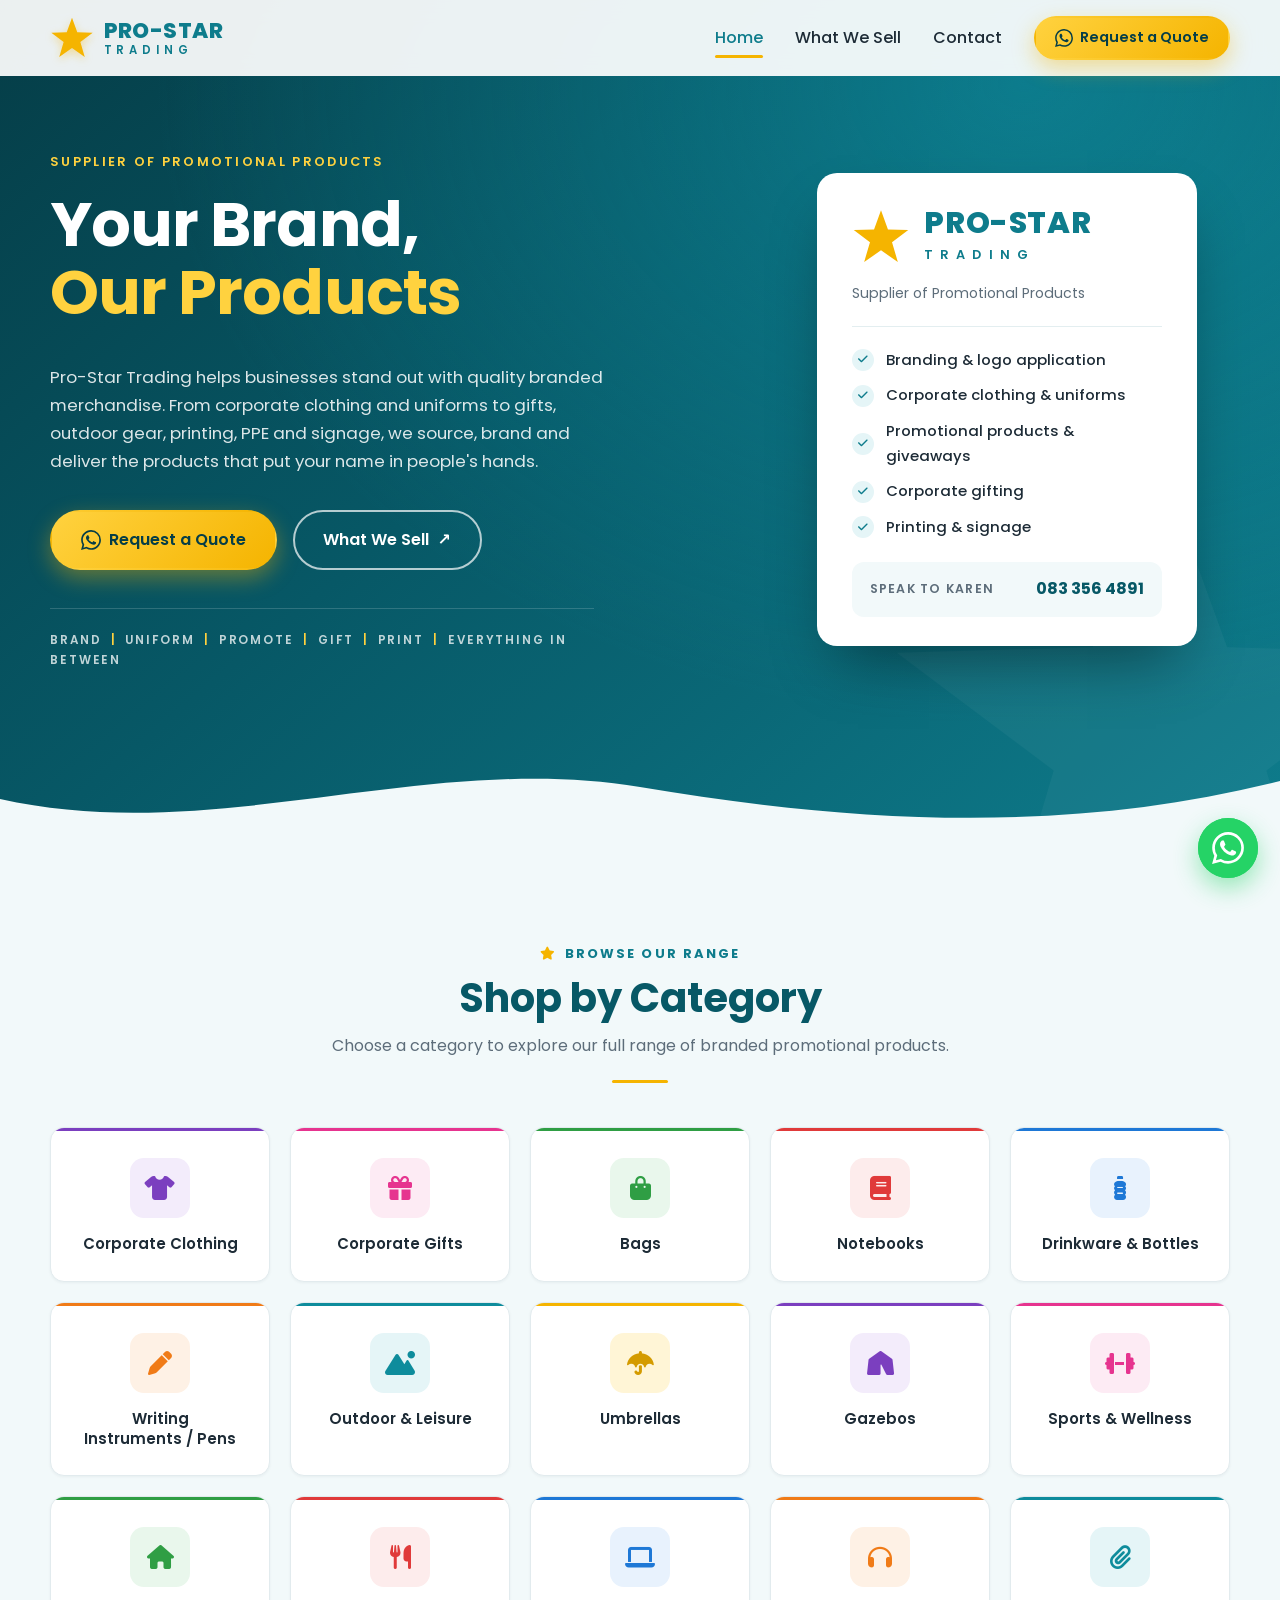
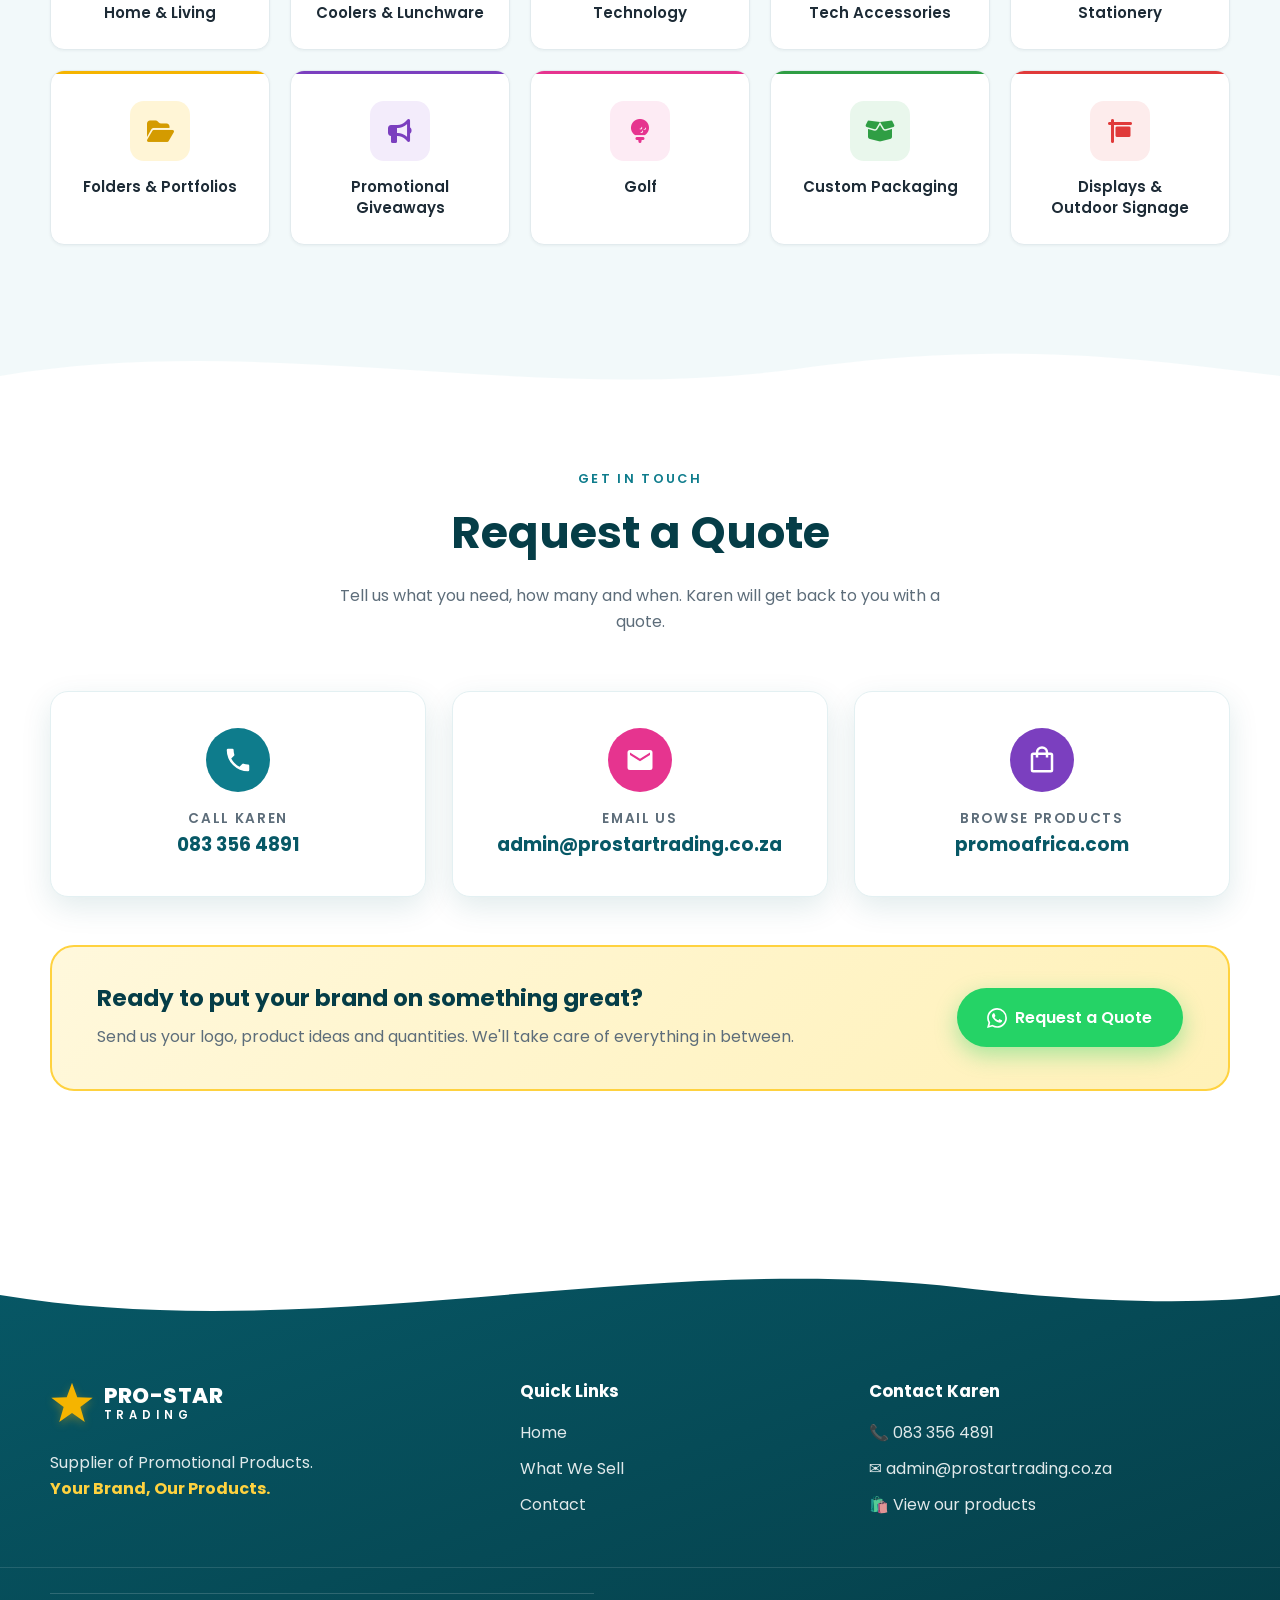
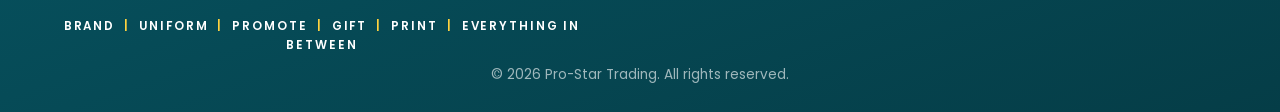
==== commit e2762361: "Make the homepage hero more professional; link What We Sell to Promo Africa Remove floating chips, b" ====
--- a/pro-star-trading/index.html
+++ b/pro-star-trading/index.html
@@ -44,9 +44,6 @@
     <!-- ========== HERO ========== -->
     <section class="hero" id="home">
       <div class="hero-bg" aria-hidden="true">
-        <span class="bubble b1"></span>
-        <span class="bubble b2"></span>
-        <span class="bubble b3"></span>
         <svg class="hero-star-bg" viewBox="0 0 100 100"><polygon points="50,4 62,37 97,38 69,59 79,93 50,73 21,93 31,59 3,38 38,37" /></svg>
       </div>
 
@@ -63,30 +60,35 @@
           </p>
           <div class="hero-actions fade-in">
             <a href="https://wa.me/27833564891?text=Hi%20Karen%2C%20I%27d%20like%20to%20request%20a%20quote%20from%20Pro-Star%20Trading." target="_blank" rel="noopener noreferrer" class="btn btn-accent"><svg class="wa-icon" viewBox="0 0 24 24" aria-hidden="true"><path d="M17.472 14.382c-.297-.149-1.758-.867-2.03-.967-.273-.099-.471-.148-.67.15-.197.297-.767.966-.94 1.164-.173.199-.347.223-.644.075-.297-.15-1.255-.463-2.39-1.475-.883-.788-1.48-1.761-1.653-2.059-.173-.297-.018-.458.13-.606.134-.133.298-.347.446-.52.149-.174.198-.298.298-.497.099-.198.05-.371-.025-.52-.075-.149-.669-1.612-.916-2.207-.242-.579-.487-.5-.669-.51-.173-.008-.371-.01-.57-.01-.198 0-.52.074-.792.372-.272.297-1.04 1.016-1.04 2.479 0 1.462 1.065 2.875 1.213 3.074.149.198 2.096 3.2 5.077 4.487.709.306 1.262.489 1.694.625.712.227 1.36.195 1.871.118.571-.085 1.758-.719 2.006-1.413.248-.694.248-1.289.173-1.413-.074-.124-.272-.198-.57-.347m-5.421 7.403h-.004a9.87 9.87 0 01-5.031-1.378l-.361-.214-3.741.982.998-3.648-.235-.374a9.86 9.86 0 01-1.51-5.26c.001-5.45 4.436-9.884 9.888-9.884 2.64 0 5.122 1.03 6.988 2.898a9.825 9.825 0 012.893 6.994c-.003 5.45-4.437 9.884-9.885 9.884m8.413-18.297A11.815 11.815 0 0012.05 0C5.495 0 .16 5.335.157 11.892c0 2.096.547 4.142 1.588 5.945L.057 24l6.305-1.654a11.882 11.882 0 005.683 1.448h.005c6.554 0 11.89-5.335 11.893-11.893a11.821 11.821 0 00-3.48-8.413Z"/></svg>Request a Quote</a>
-            <a href="#what-we-sell" class="btn btn-outline-light">What We Sell</a>
+            <a href="https://promoafrica.com" target="_blank" rel="noopener noreferrer" class="btn btn-outline-light">What We Sell <span aria-hidden="true">↗</span></a>
           </div>
           <p class="strapline fade-in">BRAND <i>|</i> UNIFORM <i>|</i> PROMOTE <i>|</i> GIFT <i>|</i> PRINT <i>|</i> EVERYTHING IN BETWEEN</p>
         </div>
 
-        <div class="hero-visual fade-in" aria-hidden="true">
+        <div class="hero-visual fade-in">
           <div class="hero-logo-card">
-            <svg class="hero-star" viewBox="0 0 100 100">
-              <defs>
-                <linearGradient id="starGrad" x1="0" y1="0" x2="1" y2="1">
-                  <stop offset="0%" stop-color="#ffe066" />
-                  <stop offset="100%" stop-color="#f5b400" />
-                </linearGradient>
-              </defs>
-              <polygon points="50,4 62,37 97,38 69,59 79,93 50,73 21,93 31,59 3,38 38,37" fill="url(#starGrad)" />
-            </svg>
-            <div class="hero-logo-name">PRO-STAR</div>
-            <div class="hero-logo-sub">TRADING</div>
-            <div class="hero-logo-tag">Supplier of Promotional Products</div>
-          </div>
-          <span class="float-chip chip-1" style="--c: var(--purple)">Brand</span>
-          <span class="float-chip chip-2" style="--c: var(--pink)">Gift</span>
-          <span class="float-chip chip-3" style="--c: var(--green)">Print</span>
-          <span class="float-chip chip-4" style="--c: var(--red)">Promote</span>
+            <div class="hero-logo">
+              <svg class="hero-star" viewBox="0 0 100 100" aria-hidden="true">
+                <polygon points="50,4 62,37 97,38 69,59 79,93 50,73 21,93 31,59 3,38 38,37" />
+              </svg>
+              <div>
+                <div class="hero-logo-name">PRO-STAR</div>
+                <div class="hero-logo-sub">TRADING</div>
+              </div>
+            </div>
+            <p class="hero-logo-tag">Supplier of Promotional Products</p>
+            <ul class="hero-services">
+              <li><i class="fa-solid fa-check" aria-hidden="true"></i> Branding &amp; logo application</li>
+              <li><i class="fa-solid fa-check" aria-hidden="true"></i> Corporate clothing &amp; uniforms</li>
+              <li><i class="fa-solid fa-check" aria-hidden="true"></i> Promotional products &amp; giveaways</li>
+              <li><i class="fa-solid fa-check" aria-hidden="true"></i> Corporate gifting</li>
+              <li><i class="fa-solid fa-check" aria-hidden="true"></i> Printing &amp; signage</li>
+            </ul>
+            <div class="hero-contact">
+              <span class="hero-contact-label">Speak to Karen</span>
+              <a href="tel:+27833564891">083 356 4891</a>
+            </div>
+          </div>
         </div>
       </div>
 
--- a/pro-star-trading/css/styles.css
+++ b/pro-star-trading/css/styles.css
@@ -157,75 +157,66 @@
 /* ---------- Hero ---------- */
 .hero {
   position: relative;
-  padding: calc(var(--nav-h) + 60px) 0 160px;
+  padding: calc(var(--nav-h) + 72px) 0 170px;
   display: flex; align-items: center;
   color: #fff;
   background:
-    radial-gradient(circle at 85% 20%, rgba(18,164,184,.55), transparent 55%),
-    linear-gradient(135deg, var(--teal-deep) 0%, var(--teal) 55%, var(--ocean) 100%);
+    radial-gradient(ellipse at 80% 10%, rgba(18,164,184,.45), transparent 60%),
+    linear-gradient(140deg, var(--teal-deep) 0%, var(--teal-dark) 45%, var(--teal) 100%);
   overflow: hidden;
 }
 .hero-bg { position: absolute; inset: 0; pointer-events: none; }
-.bubble { position: absolute; border-radius: 50%; background: rgba(255,255,255,.07); animation: float 12s ease-in-out infinite; }
-.b1 { width: 380px; height: 380px; top: -120px; left: -120px; }
-.b2 { width: 220px; height: 220px; bottom: 60px; left: 40%; animation-delay: -4s; }
-.b3 { width: 140px; height: 140px; top: 22%; right: 6%; animation-delay: -8s; }
 .hero-star-bg {
-  position: absolute; width: 520px; right: -140px; bottom: -120px;
-  fill: rgba(255, 210, 63, .08);
-  animation: spin 60s linear infinite;
-}
-
-.hero-inner { position: relative; display: grid; grid-template-columns: 1.15fr .85fr; gap: 3rem; align-items: center; }
+  position: absolute; width: 560px; right: -160px; bottom: -160px;
+  fill: rgba(255, 255, 255, .04);
+}
+
+.hero-inner { position: relative; display: grid; grid-template-columns: 1.2fr .8fr; gap: 4rem; align-items: center; }
 
 .eyebrow {
   display: inline-block;
-  font-size: .82rem; font-weight: 600; letter-spacing: .16em; text-transform: uppercase;
+  font-size: .8rem; font-weight: 600; letter-spacing: .18em; text-transform: uppercase;
   color: var(--gold-light);
-  margin-bottom: 1rem;
+  margin-bottom: 1.1rem;
 }
 .eyebrow.dark { color: var(--teal); }
 
-.hero-title { font-size: clamp(2.6rem, 6vw, 4.6rem); font-weight: 800; letter-spacing: -.01em; }
-.highlight {
-  background: linear-gradient(135deg, var(--gold-light), var(--gold));
-  -webkit-background-clip: text; background-clip: text;
-  color: transparent;
-}
-.hero-text { font-size: 1.1rem; max-width: 36em; opacity: .92; margin-bottom: 2rem; }
+.hero-title { font-size: clamp(2.4rem, 5vw, 3.9rem); font-weight: 700; letter-spacing: -.015em; line-height: 1.1; margin-bottom: .6em; }
+.highlight { color: var(--gold-light); }
+.hero-text { font-size: 1.05rem; max-width: 34em; color: rgba(255,255,255,.86); margin-bottom: 2.2rem; }
 .hero-actions { display: flex; flex-wrap: wrap; gap: 1rem; }
 
-.strapline { margin: 2.2rem 0 0; font-size: .78rem; font-weight: 600; letter-spacing: .14em; opacity: .85; }
+.strapline { margin: 2.4rem 0 0; padding-top: 1.4rem; border-top: 1px solid rgba(255,255,255,.16); font-size: .74rem; font-weight: 600; letter-spacing: .16em; color: rgba(255,255,255,.75); max-width: 34rem; }
 .strapline i { font-style: normal; color: var(--gold-light); margin: 0 .35em; }
 
 .hero-visual { position: relative; display: flex; justify-content: center; }
 .hero-logo-card {
-  position: relative;
+  width: 100%; max-width: 380px;
   background: #fff;
-  border-radius: 32px;
-  padding: 2.6rem 2.8rem 2.2rem;
-  text-align: center;
-  box-shadow: 0 30px 60px rgba(0,0,0,.25);
-  animation: bob 6s ease-in-out infinite;
-}
-.hero-star { width: 150px; margin: 0 auto 1rem; filter: drop-shadow(0 8px 14px rgba(245,180,0,.45)); animation: pulse 4s ease-in-out infinite; }
-.hero-logo-name { font-size: 2.6rem; font-weight: 800; color: var(--teal); line-height: 1; letter-spacing: .02em; }
-.hero-logo-sub { font-size: 1rem; font-weight: 600; color: var(--teal); letter-spacing: .6em; margin: .4rem 0 1rem; padding-left: .6em; }
-.hero-logo-tag { font-size: .85rem; color: var(--muted); font-style: italic; }
-
-.float-chip {
-  position: absolute;
-  padding: .45em 1.1em;
-  border-radius: 999px;
-  background: var(--c);
-  color: #fff; font-weight: 600; font-size: .85rem;
-  box-shadow: 0 8px 20px rgba(0,0,0,.2);
-  animation: bob 5s ease-in-out infinite;
-}
-.chip-1 { top: 4%;  left: 2%;  animation-delay: -1s; }
-.chip-2 { top: 18%; right: 0;  animation-delay: -2s; }
-.chip-3 { bottom: 14%; left: -2%; animation-delay: -3s; }
-.chip-4 { bottom: 2%; right: 6%; animation-delay: -4s; }
+  color: var(--ink);
+  border-radius: 20px;
+  padding: 2.2rem 2.2rem 1.8rem;
+  box-shadow: 0 30px 60px -20px rgba(0,0,0,.45);
+}
+.hero-logo { display: flex; align-items: center; gap: .9rem; }
+.hero-star { width: 58px; height: 58px; flex: none; fill: var(--gold); }
+.hero-logo-name { font-size: 1.9rem; font-weight: 800; color: var(--teal); line-height: 1; letter-spacing: .02em; }
+.hero-logo-sub { font-size: .8rem; font-weight: 600; color: var(--teal); letter-spacing: .55em; margin-top: .35rem; }
+.hero-logo-tag { margin: 1rem 0 1.3rem; padding-bottom: 1.3rem; border-bottom: 1px solid #e3eef0; font-size: .88rem; color: var(--muted); }
+.hero-services { list-style: none; margin: 0 0 1.4rem; padding: 0; display: grid; gap: .7rem; }
+.hero-services li { display: flex; align-items: center; gap: .75rem; font-size: .93rem; font-weight: 500; }
+.hero-services i, .hero-services svg {
+  flex: none; width: 22px; height: 22px; padding: 5px; border-radius: 50%;
+  background: #e5f5f7; color: var(--teal); font-size: 11px;
+  display: grid; place-items: center;
+}
+.hero-contact {
+  display: flex; align-items: center; justify-content: space-between; gap: 1rem; flex-wrap: wrap;
+  padding: .9rem 1.1rem; border-radius: 12px; background: var(--bg-soft);
+}
+.hero-contact-label { font-size: .78rem; font-weight: 600; letter-spacing: .1em; text-transform: uppercase; color: var(--muted); }
+.hero-contact a { font-weight: 700; color: var(--teal-dark); }
+.hero-contact a:hover { color: var(--teal); }
 
 /* ---------- Sections ---------- */
 .section { padding: 100px 0; }
@@ -271,15 +262,15 @@
 .ps-categories__eyebrow i { color: var(--ps-gold); }
 .ps-categories__title {
   margin: 0 0 12px;
-  font-size: clamp(28px, 4.5vw, 40px); font-weight: 800; line-height: 1.15;
+  font-size: clamp(28px, 4.5vw, 40px); font-weight: 700; line-height: 1.15;
   color: var(--ps-teal-dark);
   text-wrap: balance;
 }
-.ps-categories__title span {
-  background: linear-gradient(90deg, #7b3fbf, #e6348f, #f28c28, #f5b400);
-  -webkit-background-clip: text; background-clip: text; color: transparent;
-}
 .ps-categories__intro { margin: 0; font-size: 16px; line-height: 1.6; color: var(--ps-muted); }
+.ps-categories__head::after {
+  content: ""; display: block; width: 56px; height: 3px; margin: 22px auto 0;
+  border-radius: 3px; background: var(--ps-gold);
+}
 
 /* Grid */
 .ps-grid {
@@ -289,84 +280,66 @@
   gap: 20px;
 }
 
-/* Tile colours: --c is the accent, --tint the resting background, --on the text colour on a solid fill */
-.ps-tile--purple { --c: #7b3fbf; --tint: #f3ecfb; --on: #ffffff; }
-.ps-tile--pink   { --c: #e6348f; --tint: #fdebf4; --on: #ffffff; }
-.ps-tile--green  { --c: #2f9e44; --tint: #e9f7ec; --on: #ffffff; }
-.ps-tile--red    { --c: #e03a3a; --tint: #fdecec; --on: #ffffff; }
-.ps-tile--blue   { --c: #1e78d6; --tint: #e8f2fd; --on: #ffffff; }
-.ps-tile--orange { --c: #f07b17; --tint: #fef1e5; --on: #ffffff; }
-.ps-tile--teal   { --c: #0e8c9c; --tint: #e5f5f7; --on: #ffffff; }
-.ps-tile--gold   { --c: #f5b400; --tint: #fff7dc; --on: #3b2c00; }
+/* Tile colours: --c accent, --tint icon badge, --t darker shade for text, --on text on a solid fill */
+.ps-tile--purple { --c: #7b3fbf; --tint: #f3ecfb; --t: #6a32a8; --on: #ffffff; }
+.ps-tile--pink   { --c: #e6348f; --tint: #fdebf4; --t: #c2256f; --on: #ffffff; }
+.ps-tile--green  { --c: #2f9e44; --tint: #e9f7ec; --t: #257a36; --on: #ffffff; }
+.ps-tile--red    { --c: #e03a3a; --tint: #fdecec; --t: #c02d2d; --on: #ffffff; }
+.ps-tile--blue   { --c: #1e78d6; --tint: #e8f2fd; --t: #1a65b5; --on: #ffffff; }
+.ps-tile--orange { --c: #f07b17; --tint: #fef1e5; --t: #b85a0c; --on: #ffffff; }
+.ps-tile--teal   { --c: #0e8c9c; --tint: #e5f5f7; --t: #0b6f7c; --on: #ffffff; }
+.ps-tile--gold   { --c: #f5b400; --tint: #fff5d6; --t: #8a6400; --on: #3b2c00; }
 
 .ps-tile {
   position: relative;
   display: flex; flex-direction: column; align-items: center; justify-content: flex-start;
-  gap: 14px;
+  gap: 16px;
   height: 100%;
-  padding: 30px 14px 26px;
-  background: var(--tint);
-  border: 2px solid transparent;
-  border-radius: 18px;
+  padding: 30px 16px 26px;
+  background: #ffffff;
+  border: 1px solid #e2ebee;
+  border-radius: 14px;
   text-align: center;
   text-decoration: none;
   color: var(--ps-ink);
   overflow: hidden;
-  box-shadow: 0 4px 12px rgba(29, 43, 54, .06);
-  transition: transform .28s ease, box-shadow .28s ease, background-color .28s ease, border-color .28s ease;
-}
-/* coloured strip along the bottom */
-.ps-tile::after {
-  content: ""; position: absolute; left: 0; right: 0; bottom: 0; height: 5px;
+  box-shadow: 0 1px 3px rgba(29, 43, 54, .05);
+  transition: transform .25s ease, box-shadow .25s ease, border-color .25s ease;
+}
+/* thin coloured accent line along the top */
+.ps-tile::before {
+  content: ""; position: absolute; left: 0; right: 0; top: 0; height: 3px;
   background: var(--c);
-  transition: height .28s ease;
-}
-/* soft decorative circle in the corner */
-.ps-tile::before {
-  content: ""; position: absolute; width: 110px; height: 110px; top: -46px; right: -46px;
-  border-radius: 50%;
-  background: var(--c); opacity: .12;
-  transition: transform .4s ease, opacity .4s ease;
 }
 
 .ps-tile__icon {
-  position: relative;
-  width: 66px; height: 66px;
+  width: 60px; height: 60px;
   display: grid; place-items: center;
-  border-radius: 20px;
-  background: var(--c);
-  color: var(--on);
-  font-size: 27px;
-  box-shadow: 0 8px 18px -6px var(--c);
-  transition: transform .3s ease, background-color .28s ease, color .28s ease;
-}
+  border-radius: 14px;
+  background: var(--tint);
+  color: var(--c);
+  font-size: 24px;
+  transition: background-color .25s ease, color .25s ease;
+}
+.ps-tile--gold .ps-tile__icon { color: #d49b00; }
 .ps-tile__name {
-  position: relative;
-  font-size: 15px; font-weight: 700; line-height: 1.35;
+  font-size: 15px; font-weight: 600; line-height: 1.35;
   text-wrap: balance;
-  transition: color .28s ease;
-}
-
-/* Hover / keyboard focus: lift, fill with the tile colour, invert the icon */
+  transition: color .25s ease;
+}
+
+/* Hover / keyboard focus: lift, accent border, solid icon badge, coloured name */
 .ps-tile:hover,
 .ps-tile:focus-visible {
-  transform: translateY(-8px);
-  background: var(--c);
-  box-shadow: 0 18px 32px -10px var(--c);
-}
-.ps-tile:hover::before,
-.ps-tile:focus-visible::before { transform: scale(2.2); opacity: .16; background: #ffffff; }
-.ps-tile:hover::after,
-.ps-tile:focus-visible::after { height: 0; }
+  transform: translateY(-5px);
+  border-color: var(--c);
+  box-shadow: 0 16px 30px -14px rgba(29, 43, 54, .28);
+}
 .ps-tile:hover .ps-tile__icon,
-.ps-tile:focus-visible .ps-tile__icon {
-  background: #ffffff;
-  color: var(--c);
-  transform: scale(1.1) rotate(-6deg);
-}
+.ps-tile:focus-visible .ps-tile__icon { background: var(--c); color: var(--on); }
 .ps-tile:hover .ps-tile__name,
-.ps-tile:focus-visible .ps-tile__name { color: var(--on); }
-.ps-tile:focus-visible { outline: none; border-color: var(--ps-ink); }
+.ps-tile:focus-visible .ps-tile__name { color: var(--t); }
+.ps-tile:focus-visible { outline: 3px solid var(--ps-gold); outline-offset: 3px; }
 
 /* Responsive: 5 → 4 → 3 → 2 columns */
 @media (max-width: 1080px) { .ps-grid { grid-template-columns: repeat(4, minmax(0, 1fr)); } }
@@ -374,15 +347,14 @@
 @media (max-width: 560px)  {
   .ps-categories { padding: 52px 16px; }
   .ps-grid { grid-template-columns: repeat(2, minmax(0, 1fr)); gap: 12px; }
-  .ps-tile { padding: 24px 10px 22px; gap: 12px; border-radius: 16px; }
-  .ps-tile__icon { width: 56px; height: 56px; font-size: 23px; border-radius: 16px; }
+  .ps-tile { padding: 24px 10px 22px; gap: 12px; border-radius: 12px; }
+  .ps-tile__icon { width: 52px; height: 52px; font-size: 21px; border-radius: 12px; }
   .ps-tile__name { font-size: 14px; }
 }
 
 @media (prefers-reduced-motion: reduce) {
-  .ps-tile, .ps-tile::before, .ps-tile::after, .ps-tile__icon, .ps-tile__name { transition: none; }
-  .ps-tile:hover, .ps-tile:focus-visible,
-  .ps-tile:hover .ps-tile__icon, .ps-tile:focus-visible .ps-tile__icon { transform: none; }
+  .ps-tile, .ps-tile__icon, .ps-tile__name { transition: none; }
+  .ps-tile:hover, .ps-tile:focus-visible { transform: none; }
 }
 
 /* Inside the What We Sell section: use the section background and container width */
@@ -479,10 +451,6 @@
 .fade-in { transition: opacity .8s ease, transform .8s ease; }
 .fade-in.pending { opacity: 0; transform: translateY(30px); }
 
-@keyframes float { 0%, 100% { transform: translate(0, 0); } 50% { transform: translate(20px, -25px); } }
-@keyframes bob { 0%, 100% { transform: translateY(0); } 50% { transform: translateY(-12px); } }
-@keyframes spin { to { transform: rotate(360deg); } }
-@keyframes pulse { 0%, 100% { transform: scale(1); } 50% { transform: scale(1.06) rotate(4deg); } }
 
 @media (prefers-reduced-motion: reduce) {
   *, *::before, *::after { animation: none !important; transition: none !important; }
@@ -497,6 +465,7 @@
   .hero-text { margin-inline: auto; }
   .hero-actions { justify-content: center; }
   .hero-visual { margin-top: 1rem; }
+  .strapline { margin-inline: auto; }
   .footer-inner { grid-template-columns: 1fr 1fr; }
   .footer-brand { grid-column: 1 / -1; }
 }
@@ -527,10 +496,7 @@
   .section { padding: 70px 0; }
   .sell { padding-bottom: 120px; }
   .hero { padding-bottom: 120px; }
-  .hero-logo-card { padding: 2rem 1.8rem; }
-  .hero-star { width: 110px; }
-  .hero-logo-name { font-size: 2rem; }
-  .float-chip { font-size: .75rem; }
+  .hero-logo-card { padding: 1.8rem 1.4rem 1.4rem; }
   .strapline { font-size: .68rem; letter-spacing: .08em; line-height: 2; }
   .wave { height: 60px; }
   .footer-inner { grid-template-columns: 1fr; }
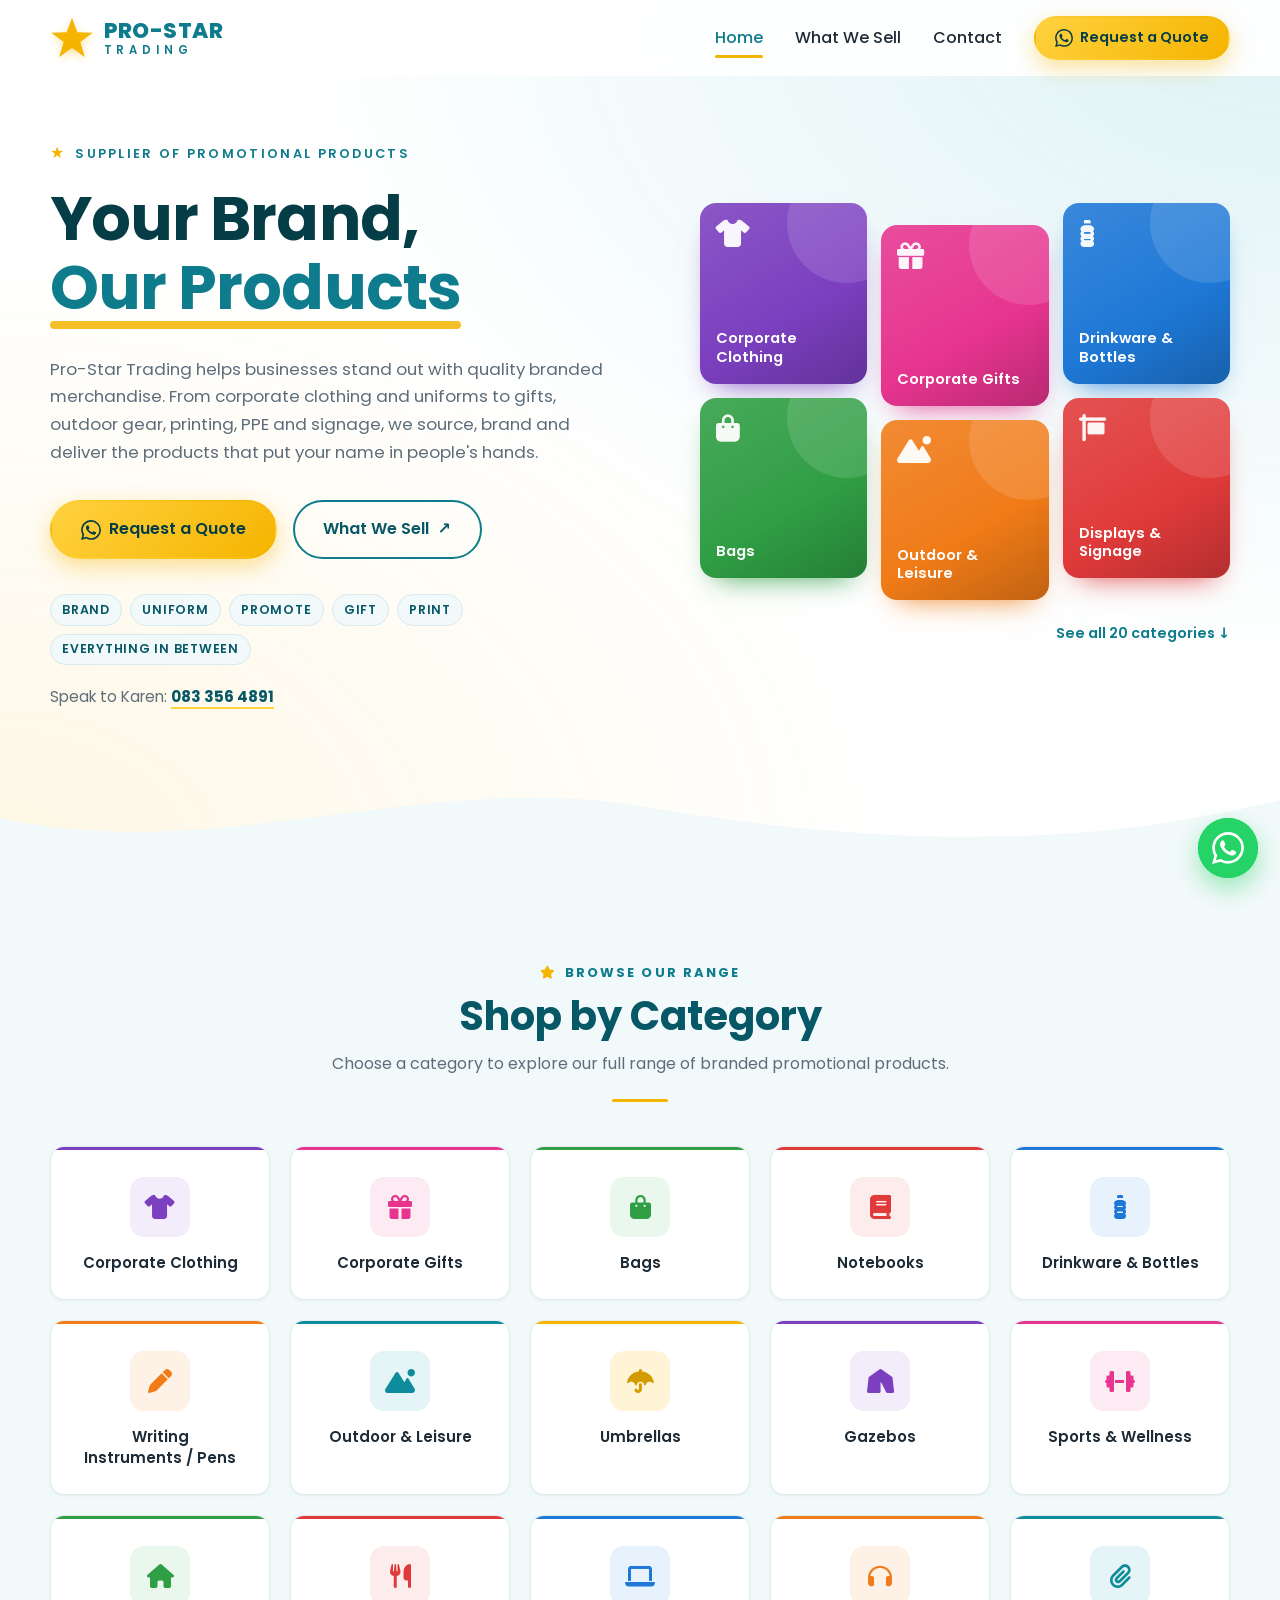
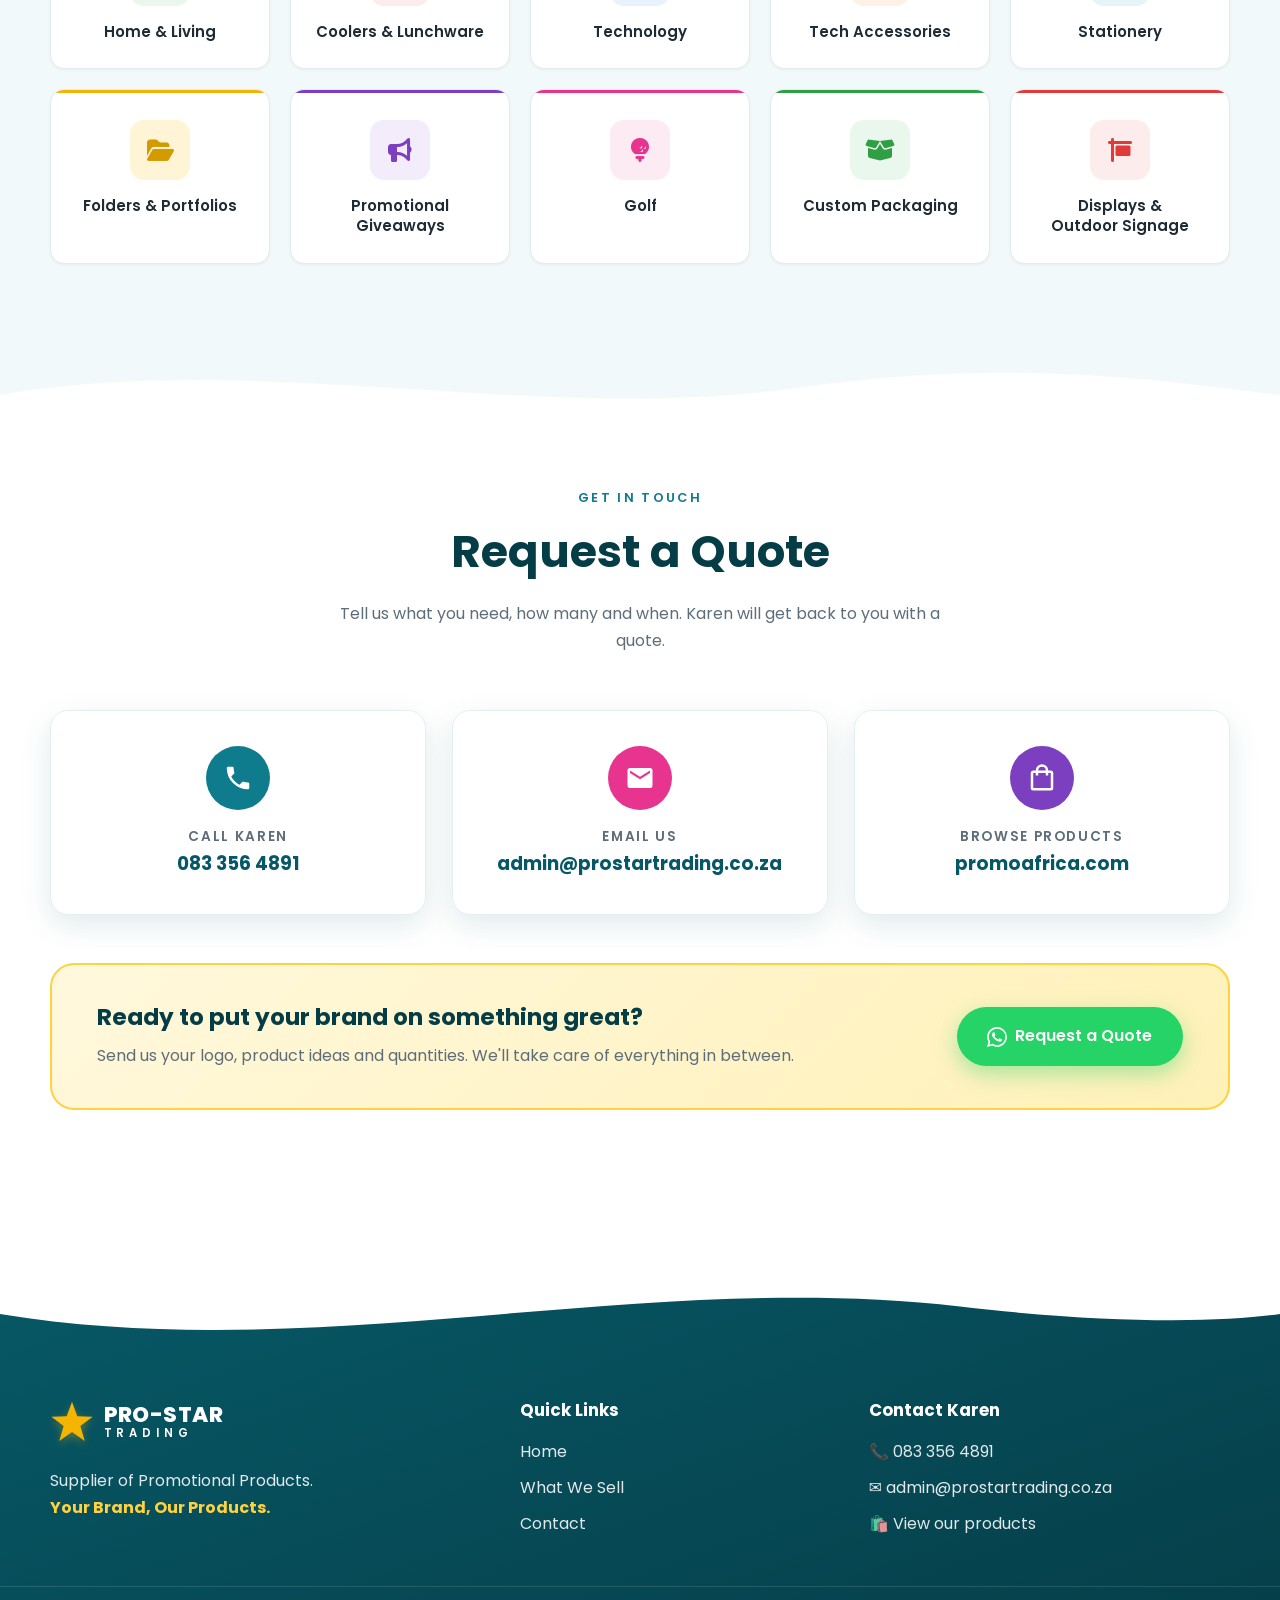
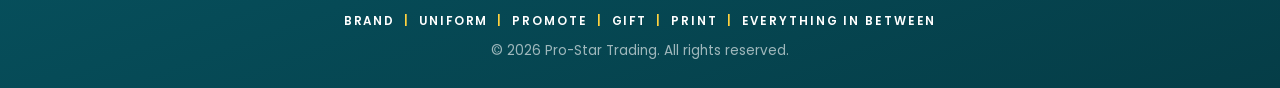
==== commit 646179f9: "Redesign homepage hero as a light layout with a category mosaic Headline and buttons on white, strap" ====
--- a/pro-star-trading/index.html
+++ b/pro-star-trading/index.html
@@ -43,13 +43,9 @@
   <main>
     <!-- ========== HERO ========== -->
     <section class="hero" id="home">
-      <div class="hero-bg" aria-hidden="true">
-        <svg class="hero-star-bg" viewBox="0 0 100 100"><polygon points="50,4 62,37 97,38 69,59 79,93 50,73 21,93 31,59 3,38 38,37" /></svg>
-      </div>
-
       <div class="container hero-inner">
         <div class="hero-content">
-          <p class="eyebrow fade-in">Supplier of Promotional Products</p>
+          <p class="eyebrow fade-in"><span class="eyebrow-star" aria-hidden="true">★</span> Supplier of Promotional Products</p>
           <h1 class="hero-title fade-in">
             Your Brand,<br /><span class="highlight">Our Products</span>
           </h1>
@@ -60,35 +56,34 @@
           </p>
           <div class="hero-actions fade-in">
             <a href="https://wa.me/27833564891?text=Hi%20Karen%2C%20I%27d%20like%20to%20request%20a%20quote%20from%20Pro-Star%20Trading." target="_blank" rel="noopener noreferrer" class="btn btn-accent"><svg class="wa-icon" viewBox="0 0 24 24" aria-hidden="true"><path d="M17.472 14.382c-.297-.149-1.758-.867-2.03-.967-.273-.099-.471-.148-.67.15-.197.297-.767.966-.94 1.164-.173.199-.347.223-.644.075-.297-.15-1.255-.463-2.39-1.475-.883-.788-1.48-1.761-1.653-2.059-.173-.297-.018-.458.13-.606.134-.133.298-.347.446-.52.149-.174.198-.298.298-.497.099-.198.05-.371-.025-.52-.075-.149-.669-1.612-.916-2.207-.242-.579-.487-.5-.669-.51-.173-.008-.371-.01-.57-.01-.198 0-.52.074-.792.372-.272.297-1.04 1.016-1.04 2.479 0 1.462 1.065 2.875 1.213 3.074.149.198 2.096 3.2 5.077 4.487.709.306 1.262.489 1.694.625.712.227 1.36.195 1.871.118.571-.085 1.758-.719 2.006-1.413.248-.694.248-1.289.173-1.413-.074-.124-.272-.198-.57-.347m-5.421 7.403h-.004a9.87 9.87 0 01-5.031-1.378l-.361-.214-3.741.982.998-3.648-.235-.374a9.86 9.86 0 01-1.51-5.26c.001-5.45 4.436-9.884 9.888-9.884 2.64 0 5.122 1.03 6.988 2.898a9.825 9.825 0 012.893 6.994c-.003 5.45-4.437 9.884-9.885 9.884m8.413-18.297A11.815 11.815 0 0012.05 0C5.495 0 .16 5.335.157 11.892c0 2.096.547 4.142 1.588 5.945L.057 24l6.305-1.654a11.882 11.882 0 005.683 1.448h.005c6.554 0 11.89-5.335 11.893-11.893a11.821 11.821 0 00-3.48-8.413Z"/></svg>Request a Quote</a>
-            <a href="https://promoafrica.com" target="_blank" rel="noopener noreferrer" class="btn btn-outline-light">What We Sell <span aria-hidden="true">↗</span></a>
+            <a href="https://promoafrica.com" target="_blank" rel="noopener noreferrer" class="btn btn-outline-dark">What We Sell <span aria-hidden="true">↗</span></a>
           </div>
-          <p class="strapline fade-in">BRAND <i>|</i> UNIFORM <i>|</i> PROMOTE <i>|</i> GIFT <i>|</i> PRINT <i>|</i> EVERYTHING IN BETWEEN</p>
-        </div>
-
-        <div class="hero-visual fade-in">
-          <div class="hero-logo-card">
-            <div class="hero-logo">
-              <svg class="hero-star" viewBox="0 0 100 100" aria-hidden="true">
-                <polygon points="50,4 62,37 97,38 69,59 79,93 50,73 21,93 31,59 3,38 38,37" />
-              </svg>
-              <div>
-                <div class="hero-logo-name">PRO-STAR</div>
-                <div class="hero-logo-sub">TRADING</div>
-              </div>
-            </div>
-            <p class="hero-logo-tag">Supplier of Promotional Products</p>
-            <ul class="hero-services">
-              <li><i class="fa-solid fa-check" aria-hidden="true"></i> Branding &amp; logo application</li>
-              <li><i class="fa-solid fa-check" aria-hidden="true"></i> Corporate clothing &amp; uniforms</li>
-              <li><i class="fa-solid fa-check" aria-hidden="true"></i> Promotional products &amp; giveaways</li>
-              <li><i class="fa-solid fa-check" aria-hidden="true"></i> Corporate gifting</li>
-              <li><i class="fa-solid fa-check" aria-hidden="true"></i> Printing &amp; signage</li>
-            </ul>
-            <div class="hero-contact">
-              <span class="hero-contact-label">Speak to Karen</span>
-              <a href="tel:+27833564891">083 356 4891</a>
-            </div>
-          </div>
+          <ul class="hero-pills fade-in" aria-label="What we do">
+            <li>Brand</li><li>Uniform</li><li>Promote</li><li>Gift</li><li>Print</li><li>Everything in between</li>
+          </ul>
+          <p class="hero-call fade-in">Speak to Karen: <a href="tel:+27833564891">083 356 4891</a></p>
+        </div>
+
+        <div class="hero-mosaic fade-in">
+            <a class="mosaic-tile mosaic--purple" href="https://promoafrica.com/catalogue/corporate-clothing" target="_blank" rel="noopener noreferrer">
+              <i class="fa-solid fa-shirt" aria-hidden="true"></i><span>Corporate Clothing</span>
+            </a>
+            <a class="mosaic-tile mosaic--pink" href="https://promoafrica.com/catalogue/corporate-gifts" target="_blank" rel="noopener noreferrer">
+              <i class="fa-solid fa-gift" aria-hidden="true"></i><span>Corporate Gifts</span>
+            </a>
+            <a class="mosaic-tile mosaic--blue" href="https://promoafrica.com/catalogue/corporate-gifts/drinkware" target="_blank" rel="noopener noreferrer">
+              <i class="fa-solid fa-bottle-water" aria-hidden="true"></i><span>Drinkware &amp; Bottles</span>
+            </a>
+            <a class="mosaic-tile mosaic--green" href="https://promoafrica.com/catalogue/corporate-gifts/bags" target="_blank" rel="noopener noreferrer">
+              <i class="fa-solid fa-bag-shopping" aria-hidden="true"></i><span>Bags</span>
+            </a>
+            <a class="mosaic-tile mosaic--orange" href="https://promoafrica.com/catalogue/corporate-gifts/outdoor-and-leisure" target="_blank" rel="noopener noreferrer">
+              <i class="fa-solid fa-mountain-sun" aria-hidden="true"></i><span>Outdoor &amp; Leisure</span>
+            </a>
+            <a class="mosaic-tile mosaic--red" href="https://promoafrica.com/categories/display/outdoor-products" target="_blank" rel="noopener noreferrer">
+              <i class="fa-solid fa-sign-hanging" aria-hidden="true"></i><span>Displays &amp; Signage</span>
+            </a>
+            <a class="mosaic-more" href="#what-we-sell">See all 20 categories <span aria-hidden="true">↓</span></a>
         </div>
       </div>
 
--- a/pro-star-trading/css/styles.css
+++ b/pro-star-trading/css/styles.css
@@ -157,66 +157,86 @@
 /* ---------- Hero ---------- */
 .hero {
   position: relative;
-  padding: calc(var(--nav-h) + 72px) 0 170px;
+  padding: calc(var(--nav-h) + 64px) 0 150px;
   display: flex; align-items: center;
-  color: #fff;
+  color: var(--ink);
   background:
-    radial-gradient(ellipse at 80% 10%, rgba(18,164,184,.45), transparent 60%),
-    linear-gradient(140deg, var(--teal-deep) 0%, var(--teal-dark) 45%, var(--teal) 100%);
+    radial-gradient(ellipse at 100% 0%, rgba(18,164,184,.14), transparent 55%),
+    radial-gradient(ellipse at 0% 100%, rgba(245,180,0,.10), transparent 50%),
+    #ffffff;
   overflow: hidden;
 }
-.hero-bg { position: absolute; inset: 0; pointer-events: none; }
-.hero-star-bg {
-  position: absolute; width: 560px; right: -160px; bottom: -160px;
-  fill: rgba(255, 255, 255, .04);
-}
-
-.hero-inner { position: relative; display: grid; grid-template-columns: 1.2fr .8fr; gap: 4rem; align-items: center; }
+
+.hero-inner { position: relative; display: grid; grid-template-columns: 1.05fr .95fr; gap: 4rem; align-items: center; }
 
 .eyebrow {
   display: inline-block;
   font-size: .8rem; font-weight: 600; letter-spacing: .18em; text-transform: uppercase;
-  color: var(--gold-light);
+  color: var(--teal);
   margin-bottom: 1.1rem;
 }
+.eyebrow-star { color: var(--gold); font-size: 1rem; letter-spacing: 0; margin-right: .35rem; }
 .eyebrow.dark { color: var(--teal); }
 
-.hero-title { font-size: clamp(2.4rem, 5vw, 3.9rem); font-weight: 700; letter-spacing: -.015em; line-height: 1.1; margin-bottom: .6em; }
-.highlight { color: var(--gold-light); }
-.hero-text { font-size: 1.05rem; max-width: 34em; color: rgba(255,255,255,.86); margin-bottom: 2.2rem; }
+.hero-title { position: relative; z-index: 0; font-size: clamp(2.4rem, 5vw, 3.9rem); font-weight: 700; letter-spacing: -.015em; line-height: 1.1; margin-bottom: .55em; color: var(--teal-deep); }
+.highlight { position: relative; color: var(--teal); white-space: nowrap; }
+.highlight::after {
+  content: ""; position: absolute; left: 0; right: 0; bottom: .02em; height: .14em;
+  background: var(--gold); border-radius: 4px; opacity: .85; z-index: -1;
+}
+.hero-text { font-size: 1.05rem; max-width: 34em; color: var(--muted); margin-bottom: 2.1rem; }
 .hero-actions { display: flex; flex-wrap: wrap; gap: 1rem; }
 
-.strapline { margin: 2.4rem 0 0; padding-top: 1.4rem; border-top: 1px solid rgba(255,255,255,.16); font-size: .74rem; font-weight: 600; letter-spacing: .16em; color: rgba(255,255,255,.75); max-width: 34rem; }
+.btn-outline-dark { border-color: var(--teal); color: var(--teal-dark); }
+.btn-outline-dark:hover { background: var(--teal); color: #fff; }
+
+.hero-pills { list-style: none; margin: 2.2rem 0 0; padding: 0; display: flex; flex-wrap: wrap; gap: .5rem; }
+.hero-pills li {
+  padding: .35em .9em; border-radius: 999px;
+  background: var(--bg-soft); border: 1px solid #d8eaed;
+  font-size: .78rem; font-weight: 600; letter-spacing: .06em; text-transform: uppercase; color: var(--teal-dark);
+}
+.hero-call { margin: 1.2rem 0 0; font-size: .95rem; color: var(--muted); }
+.hero-call a { font-weight: 700; color: var(--teal-dark); border-bottom: 2px solid var(--gold-light); }
+.hero-call a:hover { color: var(--teal); }
+
+.strapline { margin: 0; font-size: .74rem; font-weight: 600; letter-spacing: .16em; }
 .strapline i { font-style: normal; color: var(--gold-light); margin: 0 .35em; }
 
-.hero-visual { position: relative; display: flex; justify-content: center; }
-.hero-logo-card {
-  width: 100%; max-width: 380px;
-  background: #fff;
-  color: var(--ink);
-  border-radius: 20px;
-  padding: 2.2rem 2.2rem 1.8rem;
-  box-shadow: 0 30px 60px -20px rgba(0,0,0,.45);
-}
-.hero-logo { display: flex; align-items: center; gap: .9rem; }
-.hero-star { width: 58px; height: 58px; flex: none; fill: var(--gold); }
-.hero-logo-name { font-size: 1.9rem; font-weight: 800; color: var(--teal); line-height: 1; letter-spacing: .02em; }
-.hero-logo-sub { font-size: .8rem; font-weight: 600; color: var(--teal); letter-spacing: .55em; margin-top: .35rem; }
-.hero-logo-tag { margin: 1rem 0 1.3rem; padding-bottom: 1.3rem; border-bottom: 1px solid #e3eef0; font-size: .88rem; color: var(--muted); }
-.hero-services { list-style: none; margin: 0 0 1.4rem; padding: 0; display: grid; gap: .7rem; }
-.hero-services li { display: flex; align-items: center; gap: .75rem; font-size: .93rem; font-weight: 500; }
-.hero-services i, .hero-services svg {
-  flex: none; width: 22px; height: 22px; padding: 5px; border-radius: 50%;
-  background: #e5f5f7; color: var(--teal); font-size: 11px;
-  display: grid; place-items: center;
-}
-.hero-contact {
-  display: flex; align-items: center; justify-content: space-between; gap: 1rem; flex-wrap: wrap;
-  padding: .9rem 1.1rem; border-radius: 12px; background: var(--bg-soft);
-}
-.hero-contact-label { font-size: .78rem; font-weight: 600; letter-spacing: .1em; text-transform: uppercase; color: var(--muted); }
-.hero-contact a { font-weight: 700; color: var(--teal-dark); }
-.hero-contact a:hover { color: var(--teal); }
+/* Category mosaic */
+.hero-mosaic { display: grid; grid-template-columns: repeat(3, minmax(0, 1fr)); gap: 14px; }
+.mosaic--purple { --c: #7b3fbf; }
+.mosaic--pink   { --c: #e6348f; }
+.mosaic--blue   { --c: #1e78d6; }
+.mosaic--green  { --c: #2f9e44; }
+.mosaic--orange { --c: #f07b17; }
+.mosaic--red    { --c: #e03a3a; }
+.mosaic-tile {
+  position: relative; overflow: hidden;
+  aspect-ratio: 1 / 1.08; max-width: 100%;
+  display: flex; flex-direction: column; justify-content: space-between;
+  padding: 1.1rem 1rem;
+  border-radius: 16px;
+  background: linear-gradient(150deg, color-mix(in srgb, var(--c) 88%, #fff) 0%, var(--c) 60%, color-mix(in srgb, var(--c) 80%, #000) 100%);
+  color: #fff;
+  box-shadow: 0 14px 28px -16px var(--c);
+  transition: transform .25s ease, box-shadow .25s ease;
+}
+.mosaic-tile:nth-child(3n+2) { transform: translateY(22px); }
+.mosaic-tile i, .mosaic-tile svg { font-size: 1.7rem; width: 1.7rem; height: 1.7rem; opacity: .95; }
+.mosaic-tile span { font-size: .92rem; font-weight: 600; line-height: 1.25; }
+.mosaic-tile::after {
+  content: ""; position: absolute; width: 120px; height: 120px; right: -40px; top: -40px;
+  border-radius: 50%; background: rgba(255,255,255,.12);
+}
+.mosaic-tile:hover { transform: translateY(-5px); box-shadow: 0 20px 34px -14px var(--c); }
+.mosaic-tile:nth-child(3n+2):hover { transform: translateY(17px); }
+.mosaic-tile:focus-visible { outline: 3px solid var(--gold); outline-offset: 3px; }
+.mosaic-more {
+  grid-column: 1 / -1; justify-self: end; margin-top: 30px;
+  font-size: .9rem; font-weight: 600; color: var(--teal);
+}
+.mosaic-more:hover { color: var(--teal-deep); }
 
 /* ---------- Sections ---------- */
 .section { padding: 100px 0; }
@@ -464,8 +484,8 @@
   .hero-content { text-align: center; }
   .hero-text { margin-inline: auto; }
   .hero-actions { justify-content: center; }
-  .hero-visual { margin-top: 1rem; }
-  .strapline { margin-inline: auto; }
+  .hero-pills { justify-content: center; }
+  .hero-mosaic { max-width: 560px; margin: 1rem auto 0; width: 100%; }
   .footer-inner { grid-template-columns: 1fr 1fr; }
   .footer-brand { grid-column: 1 / -1; }
 }
@@ -496,7 +516,12 @@
   .section { padding: 70px 0; }
   .sell { padding-bottom: 120px; }
   .hero { padding-bottom: 120px; }
-  .hero-logo-card { padding: 1.8rem 1.4rem 1.4rem; }
+  .hero-mosaic { gap: 10px; }
+  .mosaic-tile { padding: .8rem .7rem; border-radius: 12px; }
+  .mosaic-tile span { font-size: .78rem; }
+  .mosaic-tile i, .mosaic-tile svg { font-size: 1.35rem; width: 1.35rem; height: 1.35rem; }
+  .mosaic-tile:nth-child(3n+2) { transform: translateY(12px); }
+  .mosaic-tile:nth-child(3n+2):hover { transform: translateY(7px); }
   .strapline { font-size: .68rem; letter-spacing: .08em; line-height: 2; }
   .wave { height: 60px; }
   .footer-inner { grid-template-columns: 1fr; }
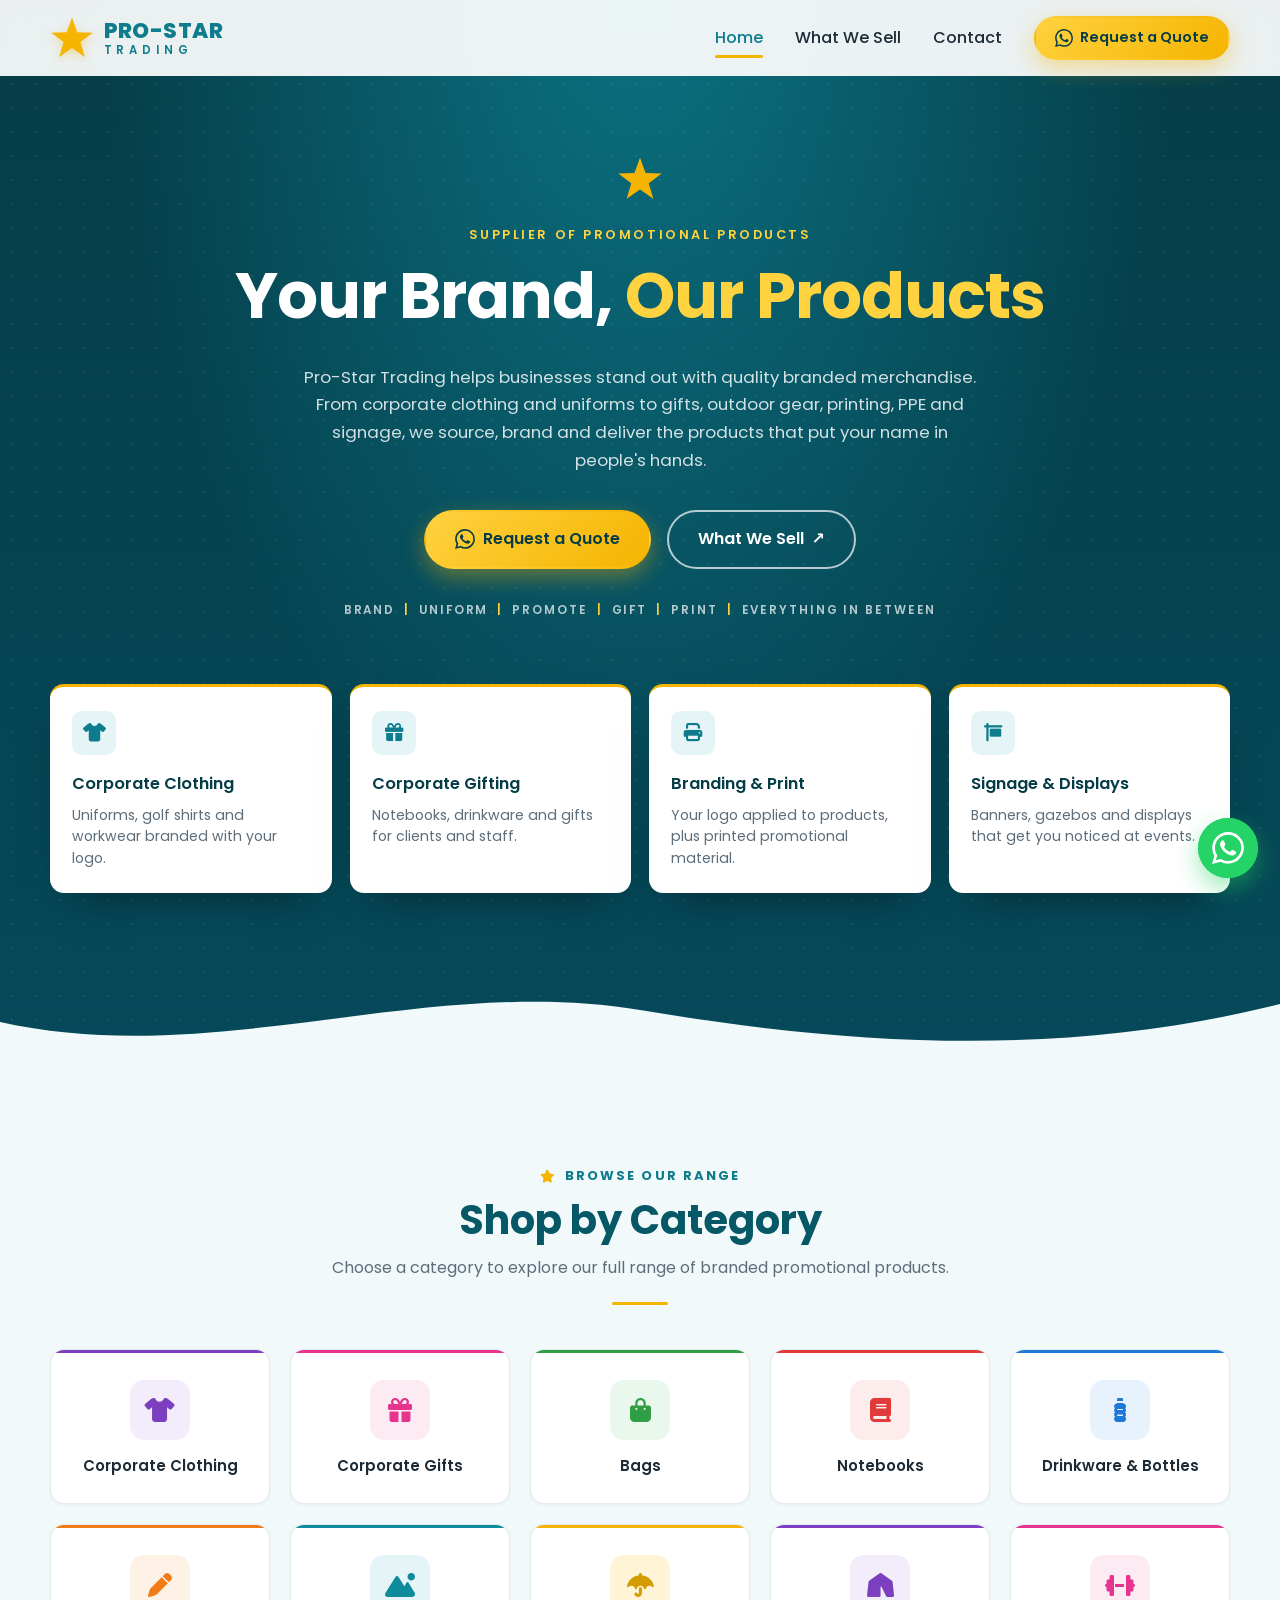
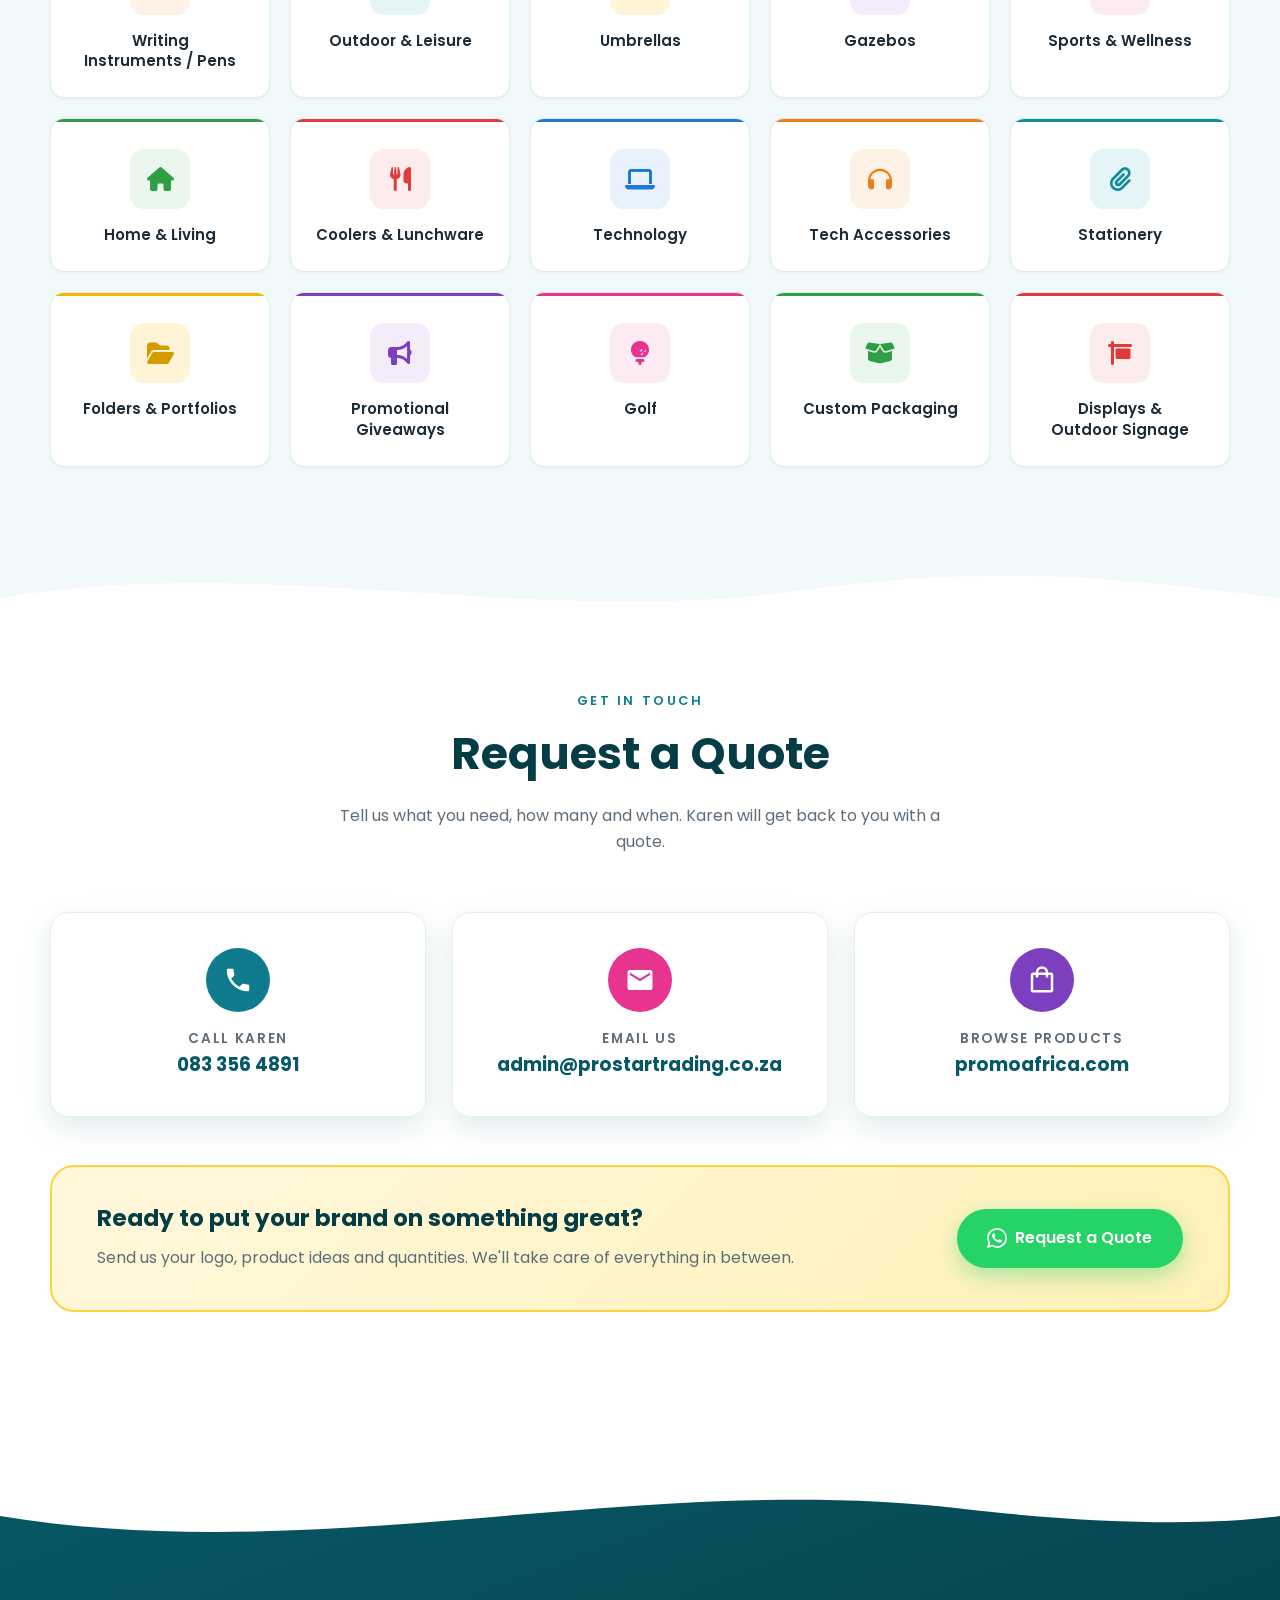
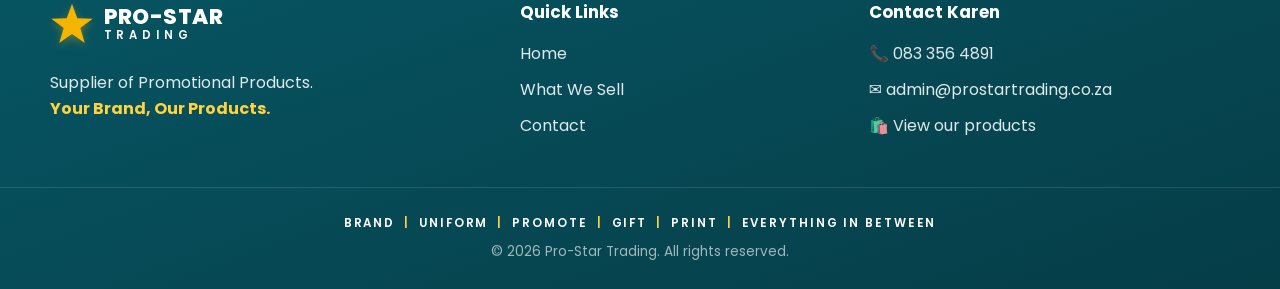
==== commit d4c0c630: "Redesign homepage hero as a centred corporate layout with service cards Co-Authored-By: Claude Opus " ====
--- a/pro-star-trading/index.html
+++ b/pro-star-trading/index.html
@@ -43,47 +43,42 @@
   <main>
     <!-- ========== HERO ========== -->
     <section class="hero" id="home">
-      <div class="container hero-inner">
-        <div class="hero-content">
-          <p class="eyebrow fade-in"><span class="eyebrow-star" aria-hidden="true">★</span> Supplier of Promotional Products</p>
-          <h1 class="hero-title fade-in">
-            Your Brand,<br /><span class="highlight">Our Products</span>
-          </h1>
-          <p class="hero-text fade-in">
-            Pro-Star Trading helps businesses stand out with quality branded merchandise.
-            From corporate clothing and uniforms to gifts, outdoor gear, printing, PPE and signage,
-            we source, brand and deliver the products that put your name in people's hands.
-          </p>
-          <div class="hero-actions fade-in">
-            <a href="https://wa.me/27833564891?text=Hi%20Karen%2C%20I%27d%20like%20to%20request%20a%20quote%20from%20Pro-Star%20Trading." target="_blank" rel="noopener noreferrer" class="btn btn-accent"><svg class="wa-icon" viewBox="0 0 24 24" aria-hidden="true"><path d="M17.472 14.382c-.297-.149-1.758-.867-2.03-.967-.273-.099-.471-.148-.67.15-.197.297-.767.966-.94 1.164-.173.199-.347.223-.644.075-.297-.15-1.255-.463-2.39-1.475-.883-.788-1.48-1.761-1.653-2.059-.173-.297-.018-.458.13-.606.134-.133.298-.347.446-.52.149-.174.198-.298.298-.497.099-.198.05-.371-.025-.52-.075-.149-.669-1.612-.916-2.207-.242-.579-.487-.5-.669-.51-.173-.008-.371-.01-.57-.01-.198 0-.52.074-.792.372-.272.297-1.04 1.016-1.04 2.479 0 1.462 1.065 2.875 1.213 3.074.149.198 2.096 3.2 5.077 4.487.709.306 1.262.489 1.694.625.712.227 1.36.195 1.871.118.571-.085 1.758-.719 2.006-1.413.248-.694.248-1.289.173-1.413-.074-.124-.272-.198-.57-.347m-5.421 7.403h-.004a9.87 9.87 0 01-5.031-1.378l-.361-.214-3.741.982.998-3.648-.235-.374a9.86 9.86 0 01-1.51-5.26c.001-5.45 4.436-9.884 9.888-9.884 2.64 0 5.122 1.03 6.988 2.898a9.825 9.825 0 012.893 6.994c-.003 5.45-4.437 9.884-9.885 9.884m8.413-18.297A11.815 11.815 0 0012.05 0C5.495 0 .16 5.335.157 11.892c0 2.096.547 4.142 1.588 5.945L.057 24l6.305-1.654a11.882 11.882 0 005.683 1.448h.005c6.554 0 11.89-5.335 11.893-11.893a11.821 11.821 0 00-3.48-8.413Z"/></svg>Request a Quote</a>
-            <a href="https://promoafrica.com" target="_blank" rel="noopener noreferrer" class="btn btn-outline-dark">What We Sell <span aria-hidden="true">↗</span></a>
-          </div>
-          <ul class="hero-pills fade-in" aria-label="What we do">
-            <li>Brand</li><li>Uniform</li><li>Promote</li><li>Gift</li><li>Print</li><li>Everything in between</li>
-          </ul>
-          <p class="hero-call fade-in">Speak to Karen: <a href="tel:+27833564891">083 356 4891</a></p>
-        </div>
-
-        <div class="hero-mosaic fade-in">
-            <a class="mosaic-tile mosaic--purple" href="https://promoafrica.com/catalogue/corporate-clothing" target="_blank" rel="noopener noreferrer">
-              <i class="fa-solid fa-shirt" aria-hidden="true"></i><span>Corporate Clothing</span>
-            </a>
-            <a class="mosaic-tile mosaic--pink" href="https://promoafrica.com/catalogue/corporate-gifts" target="_blank" rel="noopener noreferrer">
-              <i class="fa-solid fa-gift" aria-hidden="true"></i><span>Corporate Gifts</span>
-            </a>
-            <a class="mosaic-tile mosaic--blue" href="https://promoafrica.com/catalogue/corporate-gifts/drinkware" target="_blank" rel="noopener noreferrer">
-              <i class="fa-solid fa-bottle-water" aria-hidden="true"></i><span>Drinkware &amp; Bottles</span>
-            </a>
-            <a class="mosaic-tile mosaic--green" href="https://promoafrica.com/catalogue/corporate-gifts/bags" target="_blank" rel="noopener noreferrer">
-              <i class="fa-solid fa-bag-shopping" aria-hidden="true"></i><span>Bags</span>
-            </a>
-            <a class="mosaic-tile mosaic--orange" href="https://promoafrica.com/catalogue/corporate-gifts/outdoor-and-leisure" target="_blank" rel="noopener noreferrer">
-              <i class="fa-solid fa-mountain-sun" aria-hidden="true"></i><span>Outdoor &amp; Leisure</span>
-            </a>
-            <a class="mosaic-tile mosaic--red" href="https://promoafrica.com/categories/display/outdoor-products" target="_blank" rel="noopener noreferrer">
-              <i class="fa-solid fa-sign-hanging" aria-hidden="true"></i><span>Displays &amp; Signage</span>
-            </a>
-            <a class="mosaic-more" href="#what-we-sell">See all 20 categories <span aria-hidden="true">↓</span></a>
+      <div class="container hero-center">
+        <svg class="hero-mark fade-in" viewBox="0 0 100 100" aria-hidden="true"><polygon points="50,4 62,37 97,38 69,59 79,93 50,73 21,93 31,59 3,38 38,37" /></svg>
+        <p class="eyebrow fade-in">Supplier of Promotional Products</p>
+        <h1 class="hero-title fade-in">Your Brand, <span class="highlight">Our Products</span></h1>
+        <p class="hero-text fade-in">
+          Pro-Star Trading helps businesses stand out with quality branded merchandise.
+          From corporate clothing and uniforms to gifts, outdoor gear, printing, PPE and signage,
+          we source, brand and deliver the products that put your name in people's hands.
+        </p>
+        <div class="hero-actions fade-in">
+          <a href="https://wa.me/27833564891?text=Hi%20Karen%2C%20I%27d%20like%20to%20request%20a%20quote%20from%20Pro-Star%20Trading." target="_blank" rel="noopener noreferrer" class="btn btn-accent"><svg class="wa-icon" viewBox="0 0 24 24" aria-hidden="true"><path d="M17.472 14.382c-.297-.149-1.758-.867-2.03-.967-.273-.099-.471-.148-.67.15-.197.297-.767.966-.94 1.164-.173.199-.347.223-.644.075-.297-.15-1.255-.463-2.39-1.475-.883-.788-1.48-1.761-1.653-2.059-.173-.297-.018-.458.13-.606.134-.133.298-.347.446-.52.149-.174.198-.298.298-.497.099-.198.05-.371-.025-.52-.075-.149-.669-1.612-.916-2.207-.242-.579-.487-.5-.669-.51-.173-.008-.371-.01-.57-.01-.198 0-.52.074-.792.372-.272.297-1.04 1.016-1.04 2.479 0 1.462 1.065 2.875 1.213 3.074.149.198 2.096 3.2 5.077 4.487.709.306 1.262.489 1.694.625.712.227 1.36.195 1.871.118.571-.085 1.758-.719 2.006-1.413.248-.694.248-1.289.173-1.413-.074-.124-.272-.198-.57-.347m-5.421 7.403h-.004a9.87 9.87 0 01-5.031-1.378l-.361-.214-3.741.982.998-3.648-.235-.374a9.86 9.86 0 01-1.51-5.26c.001-5.45 4.436-9.884 9.888-9.884 2.64 0 5.122 1.03 6.988 2.898a9.825 9.825 0 012.893 6.994c-.003 5.45-4.437 9.884-9.885 9.884m8.413-18.297A11.815 11.815 0 0012.05 0C5.495 0 .16 5.335.157 11.892c0 2.096.547 4.142 1.588 5.945L.057 24l6.305-1.654a11.882 11.882 0 005.683 1.448h.005c6.554 0 11.89-5.335 11.893-11.893a11.821 11.821 0 00-3.48-8.413Z"/></svg>Request a Quote</a>
+          <a href="https://promoafrica.com" target="_blank" rel="noopener noreferrer" class="btn btn-outline-light">What We Sell <span aria-hidden="true">↗</span></a>
+        </div>
+        <p class="strapline fade-in">BRAND <i>|</i> UNIFORM <i>|</i> PROMOTE <i>|</i> GIFT <i>|</i> PRINT <i>|</i> EVERYTHING IN BETWEEN</p>
+
+        <div class="hero-features fade-in">
+          <a class="hero-feature" href="https://promoafrica.com/catalogue/corporate-clothing" target="_blank" rel="noopener noreferrer">
+            <span class="hero-feature-icon"><i class="fa-solid fa-shirt" aria-hidden="true"></i></span>
+            <strong>Corporate Clothing</strong>
+            <span class="hero-feature-text">Uniforms, golf shirts and workwear branded with your logo.</span>
+          </a>
+          <a class="hero-feature" href="https://promoafrica.com/catalogue/corporate-gifts" target="_blank" rel="noopener noreferrer">
+            <span class="hero-feature-icon"><i class="fa-solid fa-gift" aria-hidden="true"></i></span>
+            <strong>Corporate Gifting</strong>
+            <span class="hero-feature-text">Notebooks, drinkware and gifts for clients and staff.</span>
+          </a>
+          <a class="hero-feature" href="https://promoafrica.com" target="_blank" rel="noopener noreferrer">
+            <span class="hero-feature-icon"><i class="fa-solid fa-print" aria-hidden="true"></i></span>
+            <strong>Branding &amp; Print</strong>
+            <span class="hero-feature-text">Your logo applied to products, plus printed promotional material.</span>
+          </a>
+          <a class="hero-feature" href="https://promoafrica.com/categories/display/outdoor-products" target="_blank" rel="noopener noreferrer">
+            <span class="hero-feature-icon"><i class="fa-solid fa-sign-hanging" aria-hidden="true"></i></span>
+            <strong>Signage &amp; Displays</strong>
+            <span class="hero-feature-text">Banners, gazebos and displays that get you noticed at events.</span>
+          </a>
         </div>
       </div>
 
--- a/pro-star-trading/css/styles.css
+++ b/pro-star-trading/css/styles.css
@@ -157,86 +157,60 @@
 /* ---------- Hero ---------- */
 .hero {
   position: relative;
-  padding: calc(var(--nav-h) + 64px) 0 150px;
-  display: flex; align-items: center;
-  color: var(--ink);
+  padding: calc(var(--nav-h) + 80px) 0 170px;
+  color: #fff;
   background:
-    radial-gradient(ellipse at 100% 0%, rgba(18,164,184,.14), transparent 55%),
-    radial-gradient(ellipse at 0% 100%, rgba(245,180,0,.10), transparent 50%),
-    #ffffff;
+    radial-gradient(rgba(255,255,255,.07) 1px, transparent 1.4px) 0 0 / 24px 24px,
+    radial-gradient(ellipse at 50% -10%, rgba(18,164,184,.55), transparent 60%),
+    linear-gradient(180deg, var(--teal-deep) 0%, #06495a 100%);
   overflow: hidden;
 }
-
-.hero-inner { position: relative; display: grid; grid-template-columns: 1.05fr .95fr; gap: 4rem; align-items: center; }
+.hero-center { position: relative; text-align: center; }
+.hero-mark { width: 46px; height: 46px; margin: 0 auto 1.2rem; fill: var(--gold); }
 
 .eyebrow {
   display: inline-block;
-  font-size: .8rem; font-weight: 600; letter-spacing: .18em; text-transform: uppercase;
-  color: var(--teal);
-  margin-bottom: 1.1rem;
-}
-.eyebrow-star { color: var(--gold); font-size: 1rem; letter-spacing: 0; margin-right: .35rem; }
+  font-size: .8rem; font-weight: 600; letter-spacing: .2em; text-transform: uppercase;
+  color: var(--gold-light);
+  margin-bottom: 1rem;
+}
 .eyebrow.dark { color: var(--teal); }
 
-.hero-title { position: relative; z-index: 0; font-size: clamp(2.4rem, 5vw, 3.9rem); font-weight: 700; letter-spacing: -.015em; line-height: 1.1; margin-bottom: .55em; color: var(--teal-deep); }
-.highlight { position: relative; color: var(--teal); white-space: nowrap; }
-.highlight::after {
-  content: ""; position: absolute; left: 0; right: 0; bottom: .02em; height: .14em;
-  background: var(--gold); border-radius: 4px; opacity: .85; z-index: -1;
-}
-.hero-text { font-size: 1.05rem; max-width: 34em; color: var(--muted); margin-bottom: 2.1rem; }
-.hero-actions { display: flex; flex-wrap: wrap; gap: 1rem; }
+.hero-title { font-size: clamp(2.3rem, 5.2vw, 4rem); font-weight: 700; letter-spacing: -.015em; line-height: 1.1; margin: 0 auto .5em; max-width: 16em; text-wrap: balance; }
+.highlight { color: var(--gold-light); }
+.hero-text { font-size: 1.05rem; max-width: 40em; margin: 0 auto 2.2rem; color: rgba(255,255,255,.82); }
+.hero-actions { display: flex; flex-wrap: wrap; gap: 1rem; justify-content: center; }
+
+.strapline { margin: 2rem 0 0; font-size: .74rem; font-weight: 600; letter-spacing: .16em; color: rgba(255,255,255,.7); }
+.strapline i { font-style: normal; color: var(--gold-light); margin: 0 .35em; }
+
+.hero-features {
+  display: grid; grid-template-columns: repeat(4, minmax(0, 1fr)); gap: 18px;
+  margin-top: 4rem; text-align: left;
+}
+.hero-feature {
+  display: flex; flex-direction: column; gap: .45rem;
+  padding: 1.5rem 1.4rem 1.4rem;
+  background: #fff; color: var(--ink);
+  border-radius: 14px;
+  border-top: 3px solid var(--gold);
+  box-shadow: 0 20px 40px -24px rgba(0,0,0,.6);
+  transition: transform .25s ease, box-shadow .25s ease;
+}
+.hero-feature:hover { transform: translateY(-5px); box-shadow: 0 26px 44px -22px rgba(0,0,0,.65); }
+.hero-feature:focus-visible { outline: 3px solid var(--gold-light); outline-offset: 3px; }
+.hero-feature-icon {
+  width: 44px; height: 44px; margin-bottom: .5rem;
+  display: grid; place-items: center; border-radius: 10px;
+  background: #e5f5f7; color: var(--teal); font-size: 1.15rem;
+  transition: background .25s ease, color .25s ease;
+}
+.hero-feature:hover .hero-feature-icon { background: var(--teal); color: #fff; }
+.hero-feature strong { font-size: 1.02rem; font-weight: 600; color: var(--teal-deep); }
+.hero-feature-text { font-size: .88rem; line-height: 1.55; color: var(--muted); }
 
 .btn-outline-dark { border-color: var(--teal); color: var(--teal-dark); }
 .btn-outline-dark:hover { background: var(--teal); color: #fff; }
-
-.hero-pills { list-style: none; margin: 2.2rem 0 0; padding: 0; display: flex; flex-wrap: wrap; gap: .5rem; }
-.hero-pills li {
-  padding: .35em .9em; border-radius: 999px;
-  background: var(--bg-soft); border: 1px solid #d8eaed;
-  font-size: .78rem; font-weight: 600; letter-spacing: .06em; text-transform: uppercase; color: var(--teal-dark);
-}
-.hero-call { margin: 1.2rem 0 0; font-size: .95rem; color: var(--muted); }
-.hero-call a { font-weight: 700; color: var(--teal-dark); border-bottom: 2px solid var(--gold-light); }
-.hero-call a:hover { color: var(--teal); }
-
-.strapline { margin: 0; font-size: .74rem; font-weight: 600; letter-spacing: .16em; }
-.strapline i { font-style: normal; color: var(--gold-light); margin: 0 .35em; }
-
-/* Category mosaic */
-.hero-mosaic { display: grid; grid-template-columns: repeat(3, minmax(0, 1fr)); gap: 14px; }
-.mosaic--purple { --c: #7b3fbf; }
-.mosaic--pink   { --c: #e6348f; }
-.mosaic--blue   { --c: #1e78d6; }
-.mosaic--green  { --c: #2f9e44; }
-.mosaic--orange { --c: #f07b17; }
-.mosaic--red    { --c: #e03a3a; }
-.mosaic-tile {
-  position: relative; overflow: hidden;
-  aspect-ratio: 1 / 1.08; max-width: 100%;
-  display: flex; flex-direction: column; justify-content: space-between;
-  padding: 1.1rem 1rem;
-  border-radius: 16px;
-  background: linear-gradient(150deg, color-mix(in srgb, var(--c) 88%, #fff) 0%, var(--c) 60%, color-mix(in srgb, var(--c) 80%, #000) 100%);
-  color: #fff;
-  box-shadow: 0 14px 28px -16px var(--c);
-  transition: transform .25s ease, box-shadow .25s ease;
-}
-.mosaic-tile:nth-child(3n+2) { transform: translateY(22px); }
-.mosaic-tile i, .mosaic-tile svg { font-size: 1.7rem; width: 1.7rem; height: 1.7rem; opacity: .95; }
-.mosaic-tile span { font-size: .92rem; font-weight: 600; line-height: 1.25; }
-.mosaic-tile::after {
-  content: ""; position: absolute; width: 120px; height: 120px; right: -40px; top: -40px;
-  border-radius: 50%; background: rgba(255,255,255,.12);
-}
-.mosaic-tile:hover { transform: translateY(-5px); box-shadow: 0 20px 34px -14px var(--c); }
-.mosaic-tile:nth-child(3n+2):hover { transform: translateY(17px); }
-.mosaic-tile:focus-visible { outline: 3px solid var(--gold); outline-offset: 3px; }
-.mosaic-more {
-  grid-column: 1 / -1; justify-self: end; margin-top: 30px;
-  font-size: .9rem; font-weight: 600; color: var(--teal);
-}
-.mosaic-more:hover { color: var(--teal-deep); }
 
 /* ---------- Sections ---------- */
 .section { padding: 100px 0; }
@@ -480,12 +454,7 @@
 
 /* ---------- Responsive ---------- */
 @media (max-width: 1000px) {
-  .hero-inner { grid-template-columns: 1fr; }
-  .hero-content { text-align: center; }
-  .hero-text { margin-inline: auto; }
-  .hero-actions { justify-content: center; }
-  .hero-pills { justify-content: center; }
-  .hero-mosaic { max-width: 560px; margin: 1rem auto 0; width: 100%; }
+  .hero-features { grid-template-columns: repeat(2, minmax(0, 1fr)); }
   .footer-inner { grid-template-columns: 1fr 1fr; }
   .footer-brand { grid-column: 1 / -1; }
 }
@@ -516,12 +485,7 @@
   .section { padding: 70px 0; }
   .sell { padding-bottom: 120px; }
   .hero { padding-bottom: 120px; }
-  .hero-mosaic { gap: 10px; }
-  .mosaic-tile { padding: .8rem .7rem; border-radius: 12px; }
-  .mosaic-tile span { font-size: .78rem; }
-  .mosaic-tile i, .mosaic-tile svg { font-size: 1.35rem; width: 1.35rem; height: 1.35rem; }
-  .mosaic-tile:nth-child(3n+2) { transform: translateY(12px); }
-  .mosaic-tile:nth-child(3n+2):hover { transform: translateY(7px); }
+  .hero-features { grid-template-columns: 1fr; margin-top: 3rem; }
   .strapline { font-size: .68rem; letter-spacing: .08em; line-height: 2; }
   .wave { height: 60px; }
   .footer-inner { grid-template-columns: 1fr; }
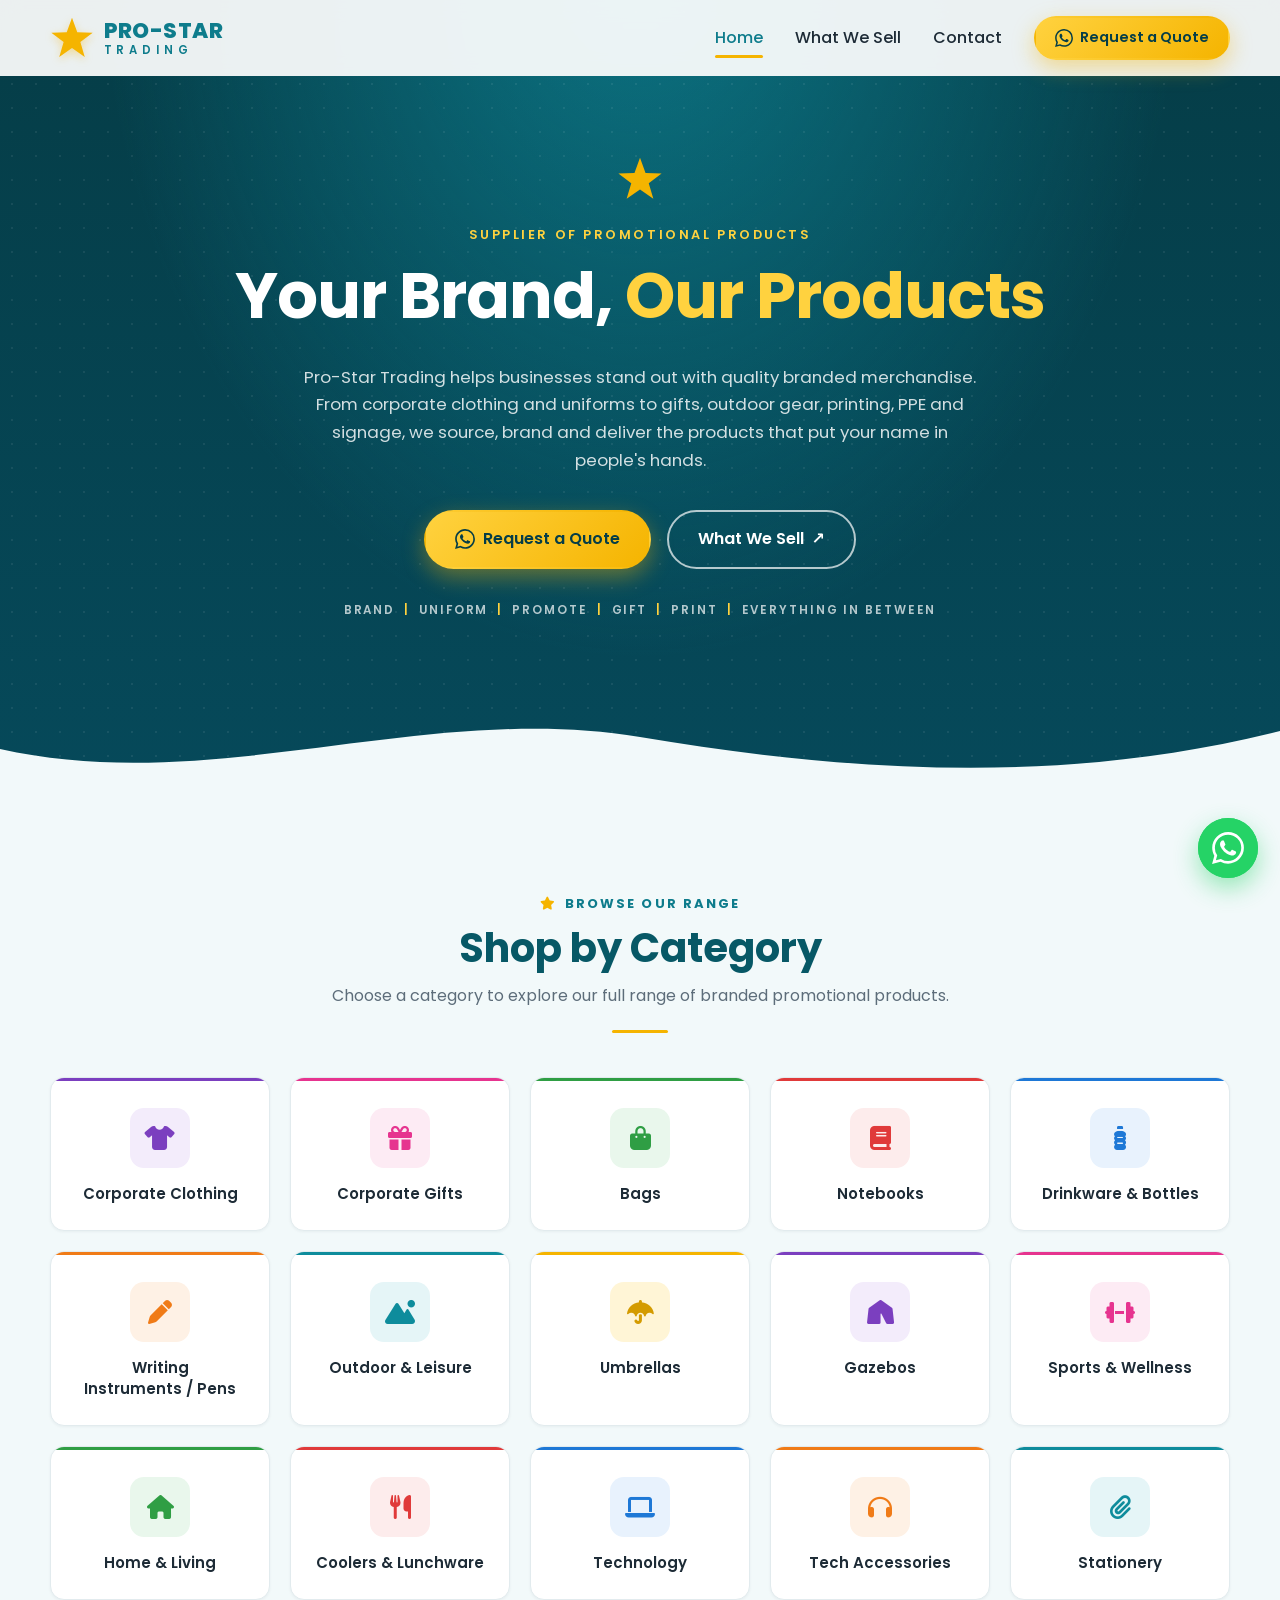
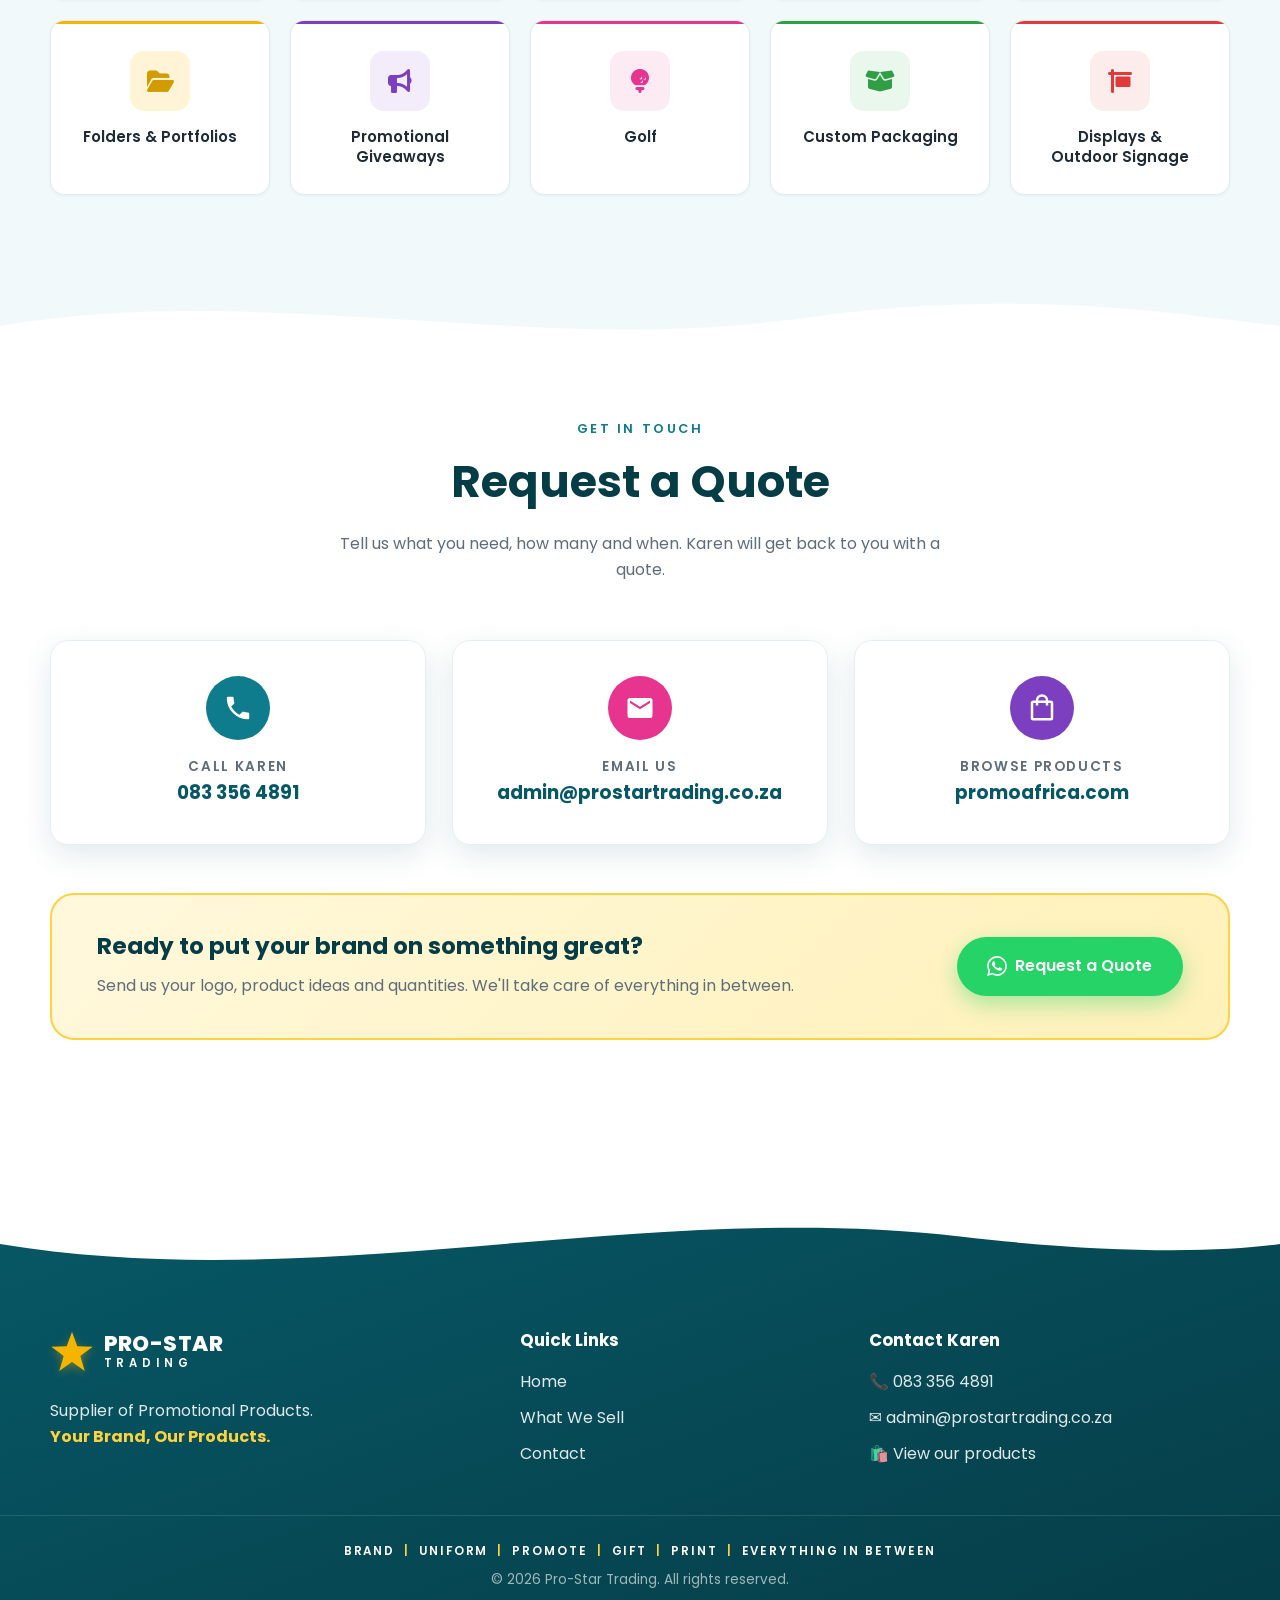
==== commit 90ee96d3: "Remove service cards from the homepage hero Co-Authored-By: Claude Opus 5.5 <noreply@anthropic.com> " ====
--- a/pro-star-trading/index.html
+++ b/pro-star-trading/index.html
@@ -57,29 +57,6 @@
           <a href="https://promoafrica.com" target="_blank" rel="noopener noreferrer" class="btn btn-outline-light">What We Sell <span aria-hidden="true">↗</span></a>
         </div>
         <p class="strapline fade-in">BRAND <i>|</i> UNIFORM <i>|</i> PROMOTE <i>|</i> GIFT <i>|</i> PRINT <i>|</i> EVERYTHING IN BETWEEN</p>
-
-        <div class="hero-features fade-in">
-          <a class="hero-feature" href="https://promoafrica.com/catalogue/corporate-clothing" target="_blank" rel="noopener noreferrer">
-            <span class="hero-feature-icon"><i class="fa-solid fa-shirt" aria-hidden="true"></i></span>
-            <strong>Corporate Clothing</strong>
-            <span class="hero-feature-text">Uniforms, golf shirts and workwear branded with your logo.</span>
-          </a>
-          <a class="hero-feature" href="https://promoafrica.com/catalogue/corporate-gifts" target="_blank" rel="noopener noreferrer">
-            <span class="hero-feature-icon"><i class="fa-solid fa-gift" aria-hidden="true"></i></span>
-            <strong>Corporate Gifting</strong>
-            <span class="hero-feature-text">Notebooks, drinkware and gifts for clients and staff.</span>
-          </a>
-          <a class="hero-feature" href="https://promoafrica.com" target="_blank" rel="noopener noreferrer">
-            <span class="hero-feature-icon"><i class="fa-solid fa-print" aria-hidden="true"></i></span>
-            <strong>Branding &amp; Print</strong>
-            <span class="hero-feature-text">Your logo applied to products, plus printed promotional material.</span>
-          </a>
-          <a class="hero-feature" href="https://promoafrica.com/categories/display/outdoor-products" target="_blank" rel="noopener noreferrer">
-            <span class="hero-feature-icon"><i class="fa-solid fa-sign-hanging" aria-hidden="true"></i></span>
-            <strong>Signage &amp; Displays</strong>
-            <span class="hero-feature-text">Banners, gazebos and displays that get you noticed at events.</span>
-          </a>
-        </div>
       </div>
 
       <svg class="wave wave-bottom" viewBox="0 0 1440 120" preserveAspectRatio="none" aria-hidden="true">
--- a/pro-star-trading/css/styles.css
+++ b/pro-star-trading/css/styles.css
@@ -183,31 +183,6 @@
 
 .strapline { margin: 2rem 0 0; font-size: .74rem; font-weight: 600; letter-spacing: .16em; color: rgba(255,255,255,.7); }
 .strapline i { font-style: normal; color: var(--gold-light); margin: 0 .35em; }
-
-.hero-features {
-  display: grid; grid-template-columns: repeat(4, minmax(0, 1fr)); gap: 18px;
-  margin-top: 4rem; text-align: left;
-}
-.hero-feature {
-  display: flex; flex-direction: column; gap: .45rem;
-  padding: 1.5rem 1.4rem 1.4rem;
-  background: #fff; color: var(--ink);
-  border-radius: 14px;
-  border-top: 3px solid var(--gold);
-  box-shadow: 0 20px 40px -24px rgba(0,0,0,.6);
-  transition: transform .25s ease, box-shadow .25s ease;
-}
-.hero-feature:hover { transform: translateY(-5px); box-shadow: 0 26px 44px -22px rgba(0,0,0,.65); }
-.hero-feature:focus-visible { outline: 3px solid var(--gold-light); outline-offset: 3px; }
-.hero-feature-icon {
-  width: 44px; height: 44px; margin-bottom: .5rem;
-  display: grid; place-items: center; border-radius: 10px;
-  background: #e5f5f7; color: var(--teal); font-size: 1.15rem;
-  transition: background .25s ease, color .25s ease;
-}
-.hero-feature:hover .hero-feature-icon { background: var(--teal); color: #fff; }
-.hero-feature strong { font-size: 1.02rem; font-weight: 600; color: var(--teal-deep); }
-.hero-feature-text { font-size: .88rem; line-height: 1.55; color: var(--muted); }
 
 .btn-outline-dark { border-color: var(--teal); color: var(--teal-dark); }
 .btn-outline-dark:hover { background: var(--teal); color: #fff; }
@@ -454,7 +429,6 @@
 
 /* ---------- Responsive ---------- */
 @media (max-width: 1000px) {
-  .hero-features { grid-template-columns: repeat(2, minmax(0, 1fr)); }
   .footer-inner { grid-template-columns: 1fr 1fr; }
   .footer-brand { grid-column: 1 / -1; }
 }
@@ -485,7 +459,6 @@
   .section { padding: 70px 0; }
   .sell { padding-bottom: 120px; }
   .hero { padding-bottom: 120px; }
-  .hero-features { grid-template-columns: 1fr; margin-top: 3rem; }
   .strapline { font-size: .68rem; letter-spacing: .08em; line-height: 2; }
   .wave { height: 60px; }
   .footer-inner { grid-template-columns: 1fr; }
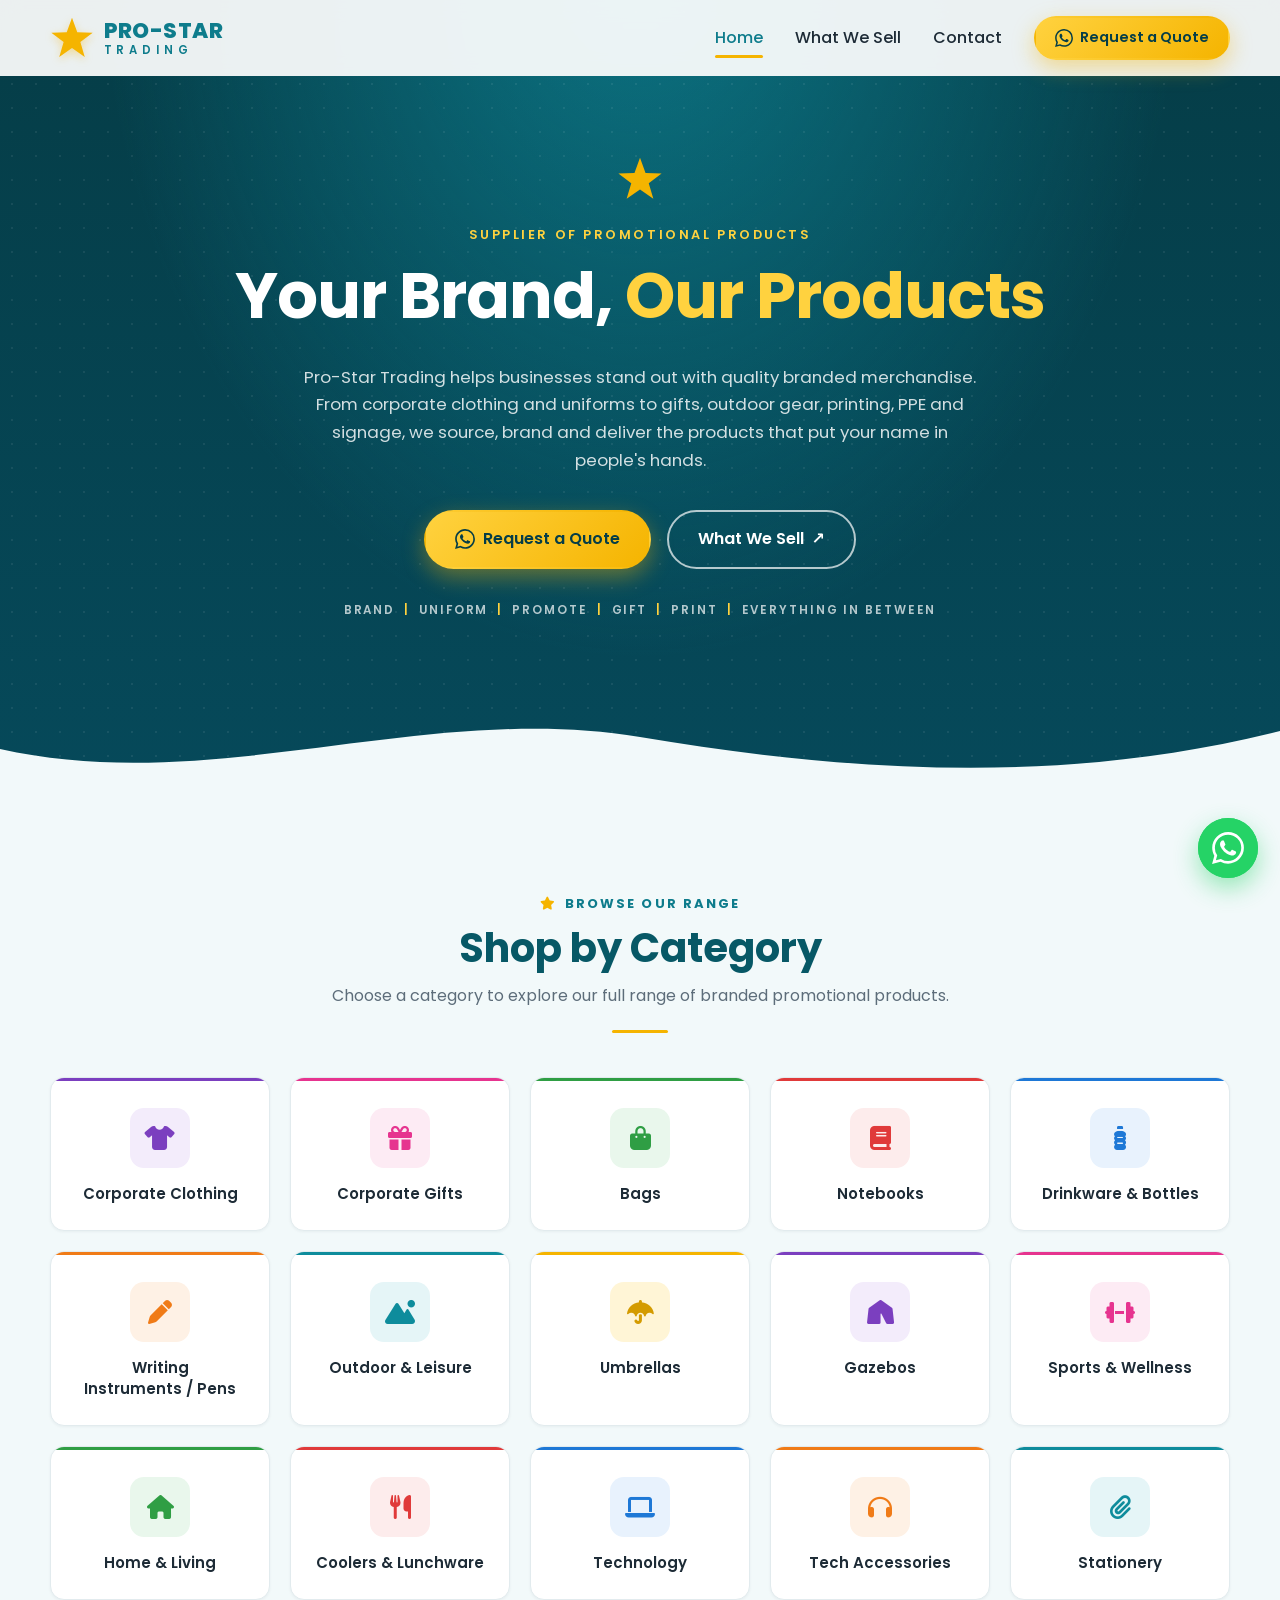
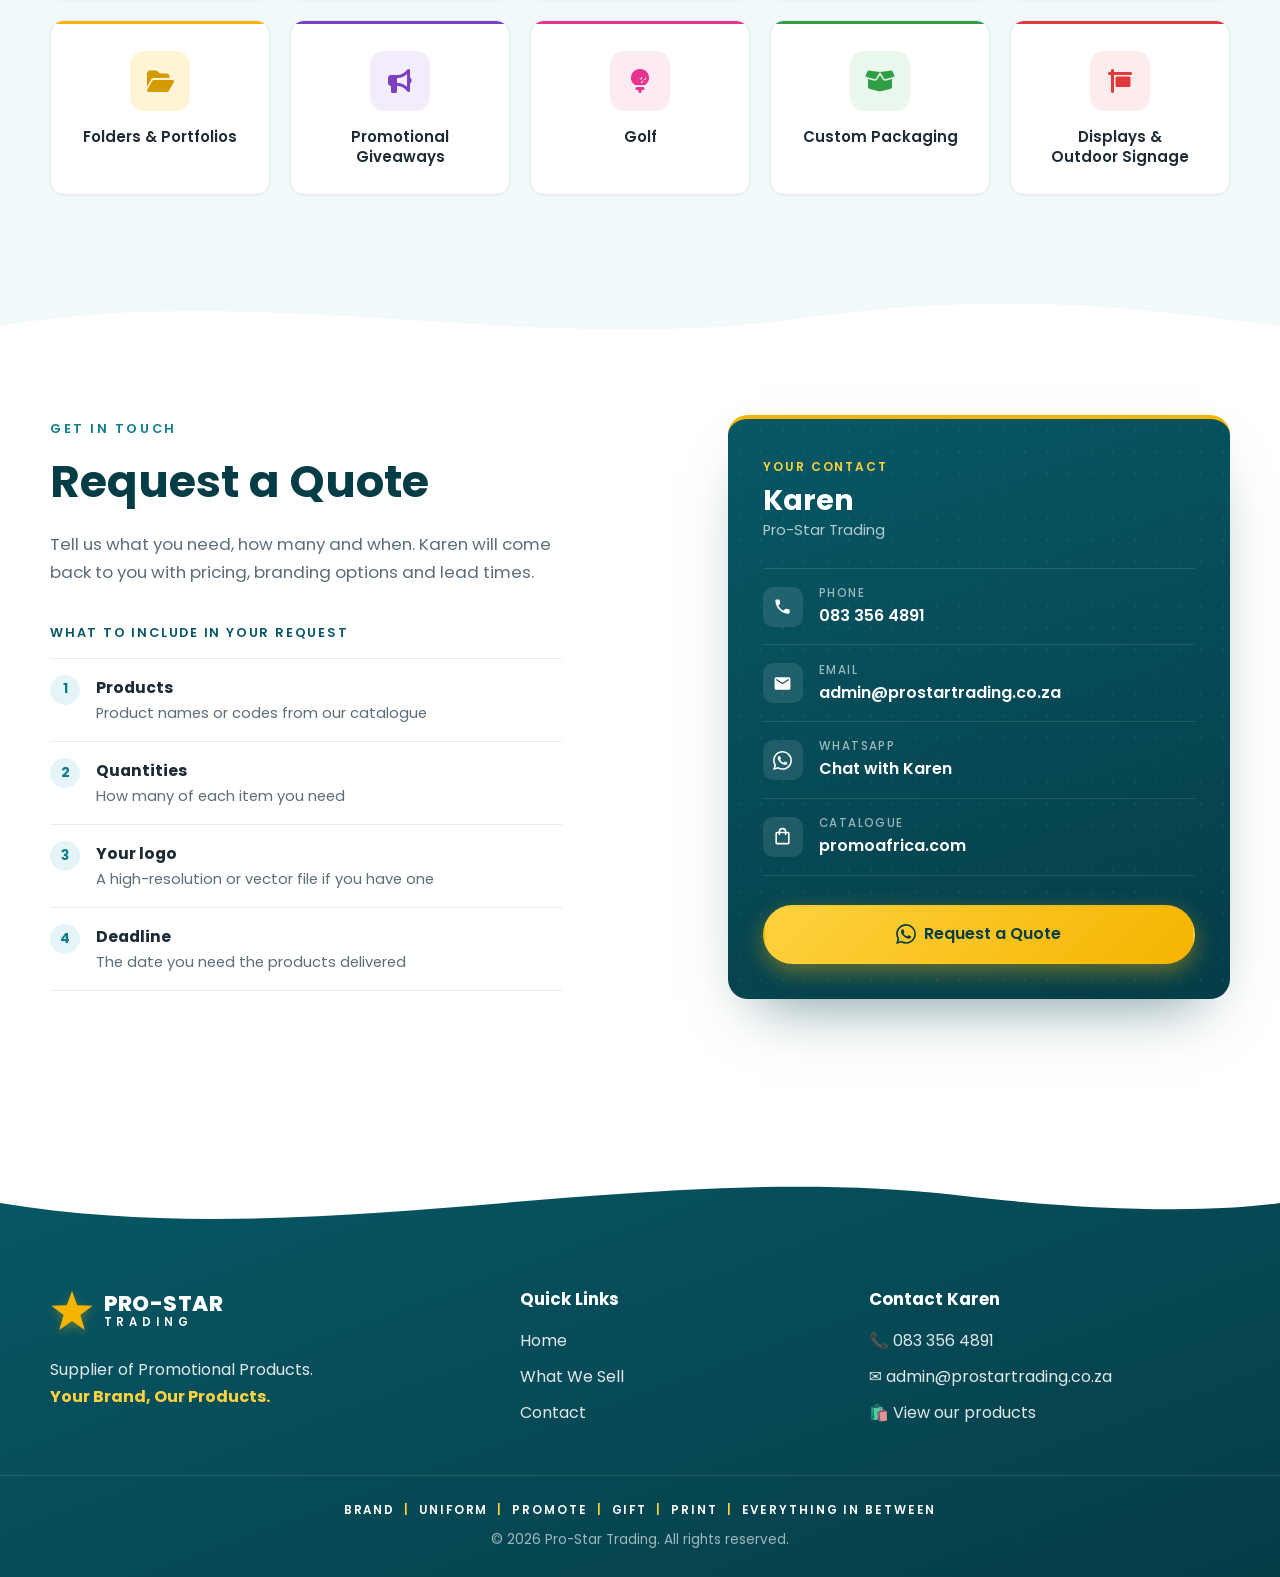
==== commit 80facd0d: "Redesign the Request a Quote section as a two-column contact layout Quote checklist on the left; a c" ====
--- a/pro-star-trading/index.html
+++ b/pro-star-trading/index.html
@@ -169,46 +169,35 @@
 
     <!-- ========== CONTACT ========== -->
     <section class="section contact" id="contact">
-      <div class="container">
-        <div class="section-head fade-in">
+      <div class="container contact-layout">
+        <div class="contact-intro fade-in">
           <p class="eyebrow dark">Get In Touch</p>
           <h2>Request a Quote</h2>
-          <p>Tell us what you need, how many and when. Karen will get back to you with a quote.</p>
+          <p class="contact-lead">Tell us what you need, how many and when. Karen will come back to you with pricing, branding options and lead times.</p>
+
+          <h3 class="contact-subhead">What to include in your request</h3>
+          <ol class="quote-checklist">
+            <li><span>1</span><div><strong>Products</strong>Product names or codes from our catalogue</div></li>
+            <li><span>2</span><div><strong>Quantities</strong>How many of each item you need</div></li>
+            <li><span>3</span><div><strong>Your logo</strong>A high-resolution or vector file if you have one</div></li>
+            <li><span>4</span><div><strong>Deadline</strong>The date you need the products delivered</div></li>
+          </ol>
         </div>
 
-        <div class="contact-grid">
-          <a class="contact-card fade-in" href="tel:+27833564891">
-            <div class="contact-icon" style="--c: var(--teal)">
-              <svg viewBox="0 0 24 24"><path d="M6.6 10.8a15.1 15.1 0 006.6 6.6l2.2-2.2a1 1 0 011-.25 11.4 11.4 0 003.6.57 1 1 0 011 1V20a1 1 0 01-1 1A17 17 0 013 4a1 1 0 011-1h3.5a1 1 0 011 1c0 1.25.2 2.45.57 3.57a1 1 0 01-.25 1z"/></svg>
-            </div>
-            <span class="contact-label">Call Karen</span>
-            <span class="contact-value">083 356 4891</span>
-          </a>
-
-          <a class="contact-card fade-in" href="mailto:admin@prostartrading.co.za?subject=Quote%20Request">
-            <div class="contact-icon" style="--c: var(--pink)">
-              <svg viewBox="0 0 24 24"><path d="M20 4H4a2 2 0 00-2 2v12a2 2 0 002 2h16a2 2 0 002-2V6a2 2 0 00-2-2zm0 4l-8 5-8-5V6l8 5 8-5z"/></svg>
-            </div>
-            <span class="contact-label">Email Us</span>
-            <span class="contact-value">admin@prostartrading.co.za</span>
-          </a>
-
-          <a class="contact-card fade-in" href="https://promoafrica.com" target="_blank" rel="noopener noreferrer">
-            <div class="contact-icon" style="--c: var(--purple)">
-              <svg viewBox="0 0 24 24"><path d="M19 6h-2a5 5 0 00-10 0H5a2 2 0 00-2 2v12a2 2 0 002 2h14a2 2 0 002-2V8a2 2 0 00-2-2zm-7-3a3 3 0 013 3H9a3 3 0 013-3zm7 17H5V8h2v2h2V8h6v2h2V8h2z"/></svg>
-            </div>
-            <span class="contact-label">Browse Products</span>
-            <span class="contact-value">promoafrica.com</span>
-          </a>
-        </div>
-
-        <div class="quote-cta fade-in">
-          <div>
-            <h3>Ready to put your brand on something great?</h3>
-            <p>Send us your logo, product ideas and quantities. We'll take care of everything in between.</p>
-          </div>
-          <a href="https://wa.me/27833564891?text=Hi%20Karen%2C%20I%27d%20like%20to%20request%20a%20quote%20from%20Pro-Star%20Trading." target="_blank" rel="noopener noreferrer" class="btn btn-whatsapp"><svg class="wa-icon" viewBox="0 0 24 24" aria-hidden="true"><path d="M17.472 14.382c-.297-.149-1.758-.867-2.03-.967-.273-.099-.471-.148-.67.15-.197.297-.767.966-.94 1.164-.173.199-.347.223-.644.075-.297-.15-1.255-.463-2.39-1.475-.883-.788-1.48-1.761-1.653-2.059-.173-.297-.018-.458.13-.606.134-.133.298-.347.446-.52.149-.174.198-.298.298-.497.099-.198.05-.371-.025-.52-.075-.149-.669-1.612-.916-2.207-.242-.579-.487-.5-.669-.51-.173-.008-.371-.01-.57-.01-.198 0-.52.074-.792.372-.272.297-1.04 1.016-1.04 2.479 0 1.462 1.065 2.875 1.213 3.074.149.198 2.096 3.2 5.077 4.487.709.306 1.262.489 1.694.625.712.227 1.36.195 1.871.118.571-.085 1.758-.719 2.006-1.413.248-.694.248-1.289.173-1.413-.074-.124-.272-.198-.57-.347m-5.421 7.403h-.004a9.87 9.87 0 01-5.031-1.378l-.361-.214-3.741.982.998-3.648-.235-.374a9.86 9.86 0 01-1.51-5.26c.001-5.45 4.436-9.884 9.888-9.884 2.64 0 5.122 1.03 6.988 2.898a9.825 9.825 0 012.893 6.994c-.003 5.45-4.437 9.884-9.885 9.884m8.413-18.297A11.815 11.815 0 0012.05 0C5.495 0 .16 5.335.157 11.892c0 2.096.547 4.142 1.588 5.945L.057 24l6.305-1.654a11.882 11.882 0 005.683 1.448h.005c6.554 0 11.89-5.335 11.893-11.893a11.821 11.821 0 00-3.48-8.413Z"/></svg>Request a Quote</a>
-        </div>
+        <aside class="contact-panel fade-in" aria-label="Contact details">
+          <p class="contact-panel-label">Your contact</p>
+          <p class="contact-panel-name">Karen</p>
+          <p class="contact-panel-role">Pro-Star Trading</p>
+
+          <ul class="contact-rows">
+            <li><a href="tel:+27833564891"><span class="contact-row-icon"><svg aria-hidden="true" viewBox="0 0 24 24"><path d="M6.6 10.8a15.1 15.1 0 006.6 6.6l2.2-2.2a1 1 0 011-.25 11.4 11.4 0 003.6.57 1 1 0 011 1V20a1 1 0 01-1 1A17 17 0 013 4a1 1 0 011-1h3.5a1 1 0 011 1c0 1.25.2 2.45.57 3.57a1 1 0 01-.25 1z"/></svg></span><span><small>Phone</small>083 356 4891</span></a></li>
+            <li><a href="mailto:admin@prostartrading.co.za?subject=Quote%20Request"><span class="contact-row-icon"><svg aria-hidden="true" viewBox="0 0 24 24"><path d="M20 4H4a2 2 0 00-2 2v12a2 2 0 002 2h16a2 2 0 002-2V6a2 2 0 00-2-2zm0 4l-8 5-8-5V6l8 5 8-5z"/></svg></span><span><small>Email</small>admin@prostartrading.co.za</span></a></li>
+            <li><a href="https://wa.me/27833564891?text=Hi%20Karen%2C%20I%27d%20like%20to%20request%20a%20quote%20from%20Pro-Star%20Trading." target="_blank" rel="noopener noreferrer"><span class="contact-row-icon"><svg class="wa-icon" viewBox="0 0 24 24" aria-hidden="true"><path d="M17.472 14.382c-.297-.149-1.758-.867-2.03-.967-.273-.099-.471-.148-.67.15-.197.297-.767.966-.94 1.164-.173.199-.347.223-.644.075-.297-.15-1.255-.463-2.39-1.475-.883-.788-1.48-1.761-1.653-2.059-.173-.297-.018-.458.13-.606.134-.133.298-.347.446-.52.149-.174.198-.298.298-.497.099-.198.05-.371-.025-.52-.075-.149-.669-1.612-.916-2.207-.242-.579-.487-.5-.669-.51-.173-.008-.371-.01-.57-.01-.198 0-.52.074-.792.372-.272.297-1.04 1.016-1.04 2.479 0 1.462 1.065 2.875 1.213 3.074.149.198 2.096 3.2 5.077 4.487.709.306 1.262.489 1.694.625.712.227 1.36.195 1.871.118.571-.085 1.758-.719 2.006-1.413.248-.694.248-1.289.173-1.413-.074-.124-.272-.198-.57-.347m-5.421 7.403h-.004a9.87 9.87 0 01-5.031-1.378l-.361-.214-3.741.982.998-3.648-.235-.374a9.86 9.86 0 01-1.51-5.26c.001-5.45 4.436-9.884 9.888-9.884 2.64 0 5.122 1.03 6.988 2.898a9.825 9.825 0 012.893 6.994c-.003 5.45-4.437 9.884-9.885 9.884m8.413-18.297A11.815 11.815 0 0012.05 0C5.495 0 .16 5.335.157 11.892c0 2.096.547 4.142 1.588 5.945L.057 24l6.305-1.654a11.882 11.882 0 005.683 1.448h.005c6.554 0 11.89-5.335 11.893-11.893a11.821 11.821 0 00-3.48-8.413Z"/></svg></span><span><small>WhatsApp</small>Chat with Karen</span></a></li>
+            <li><a href="https://promoafrica.com" target="_blank" rel="noopener noreferrer"><span class="contact-row-icon"><svg aria-hidden="true" viewBox="0 0 24 24"><path d="M19 6h-2a5 5 0 00-10 0H5a2 2 0 00-2 2v12a2 2 0 002 2h14a2 2 0 002-2V8a2 2 0 00-2-2zm-7-3a3 3 0 013 3H9a3 3 0 013-3zm7 17H5V8h2v2h2V8h6v2h2V8h2z"/></svg></span><span><small>Catalogue</small>promoafrica.com</span></a></li>
+          </ul>
+
+          <a href="https://wa.me/27833564891?text=Hi%20Karen%2C%20I%27d%20like%20to%20request%20a%20quote%20from%20Pro-Star%20Trading." target="_blank" rel="noopener noreferrer" class="btn btn-accent contact-panel-btn"><svg class="wa-icon" viewBox="0 0 24 24" aria-hidden="true"><path d="M17.472 14.382c-.297-.149-1.758-.867-2.03-.967-.273-.099-.471-.148-.67.15-.197.297-.767.966-.94 1.164-.173.199-.347.223-.644.075-.297-.15-1.255-.463-2.39-1.475-.883-.788-1.48-1.761-1.653-2.059-.173-.297-.018-.458.13-.606.134-.133.298-.347.446-.52.149-.174.198-.298.298-.497.099-.198.05-.371-.025-.52-.075-.149-.669-1.612-.916-2.207-.242-.579-.487-.5-.669-.51-.173-.008-.371-.01-.57-.01-.198 0-.52.074-.792.372-.272.297-1.04 1.016-1.04 2.479 0 1.462 1.065 2.875 1.213 3.074.149.198 2.096 3.2 5.077 4.487.709.306 1.262.489 1.694.625.712.227 1.36.195 1.871.118.571-.085 1.758-.719 2.006-1.413.248-.694.248-1.289.173-1.413-.074-.124-.272-.198-.57-.347m-5.421 7.403h-.004a9.87 9.87 0 01-5.031-1.378l-.361-.214-3.741.982.998-3.648-.235-.374a9.86 9.86 0 01-1.51-5.26c.001-5.45 4.436-9.884 9.888-9.884 2.64 0 5.122 1.03 6.988 2.898a9.825 9.825 0 012.893 6.994c-.003 5.45-4.437 9.884-9.885 9.884m8.413-18.297A11.815 11.815 0 0012.05 0C5.495 0 .16 5.335.157 11.892c0 2.096.547 4.142 1.588 5.945L.057 24l6.305-1.654a11.882 11.882 0 005.683 1.448h.005c6.554 0 11.89-5.335 11.893-11.893a11.821 11.821 0 00-3.48-8.413Z"/></svg>Request a Quote</a>
+        </aside>
       </div>
     </section>
   </main>
--- a/pro-star-trading/css/styles.css
+++ b/pro-star-trading/css/styles.css
@@ -331,38 +331,56 @@
 
 /* ---------- Contact ---------- */
 .contact { padding-top: 60px; }
-.contact-grid { display: grid; grid-template-columns: repeat(3, 1fr); gap: 1.6rem; margin-bottom: 3rem; }
-.contact-card {
-  display: flex; flex-direction: column; align-items: center; text-align: center;
-  padding: 2.2rem 1.5rem;
-  border-radius: var(--radius);
-  background: #fff;
-  box-shadow: var(--shadow);
-  border: 1px solid #e3f0f2;
-  transition: transform .3s ease, box-shadow .3s ease;
-}
-.contact-card:hover { transform: translateY(-8px); box-shadow: var(--shadow-lg); }
-.contact-icon {
-  width: 64px; height: 64px; border-radius: 50%;
+.contact-layout { display: grid; grid-template-columns: 1.1fr .9fr; gap: 4rem; align-items: start; }
+.contact-intro h2 { font-size: clamp(2rem, 4vw, 2.8rem); font-weight: 700; color: var(--teal-deep); }
+.contact-lead { font-size: 1.05rem; color: var(--muted); max-width: 32em; margin-bottom: 2.4rem; }
+.contact-subhead { font-size: .8rem; font-weight: 600; letter-spacing: .14em; text-transform: uppercase; color: var(--teal-dark); margin-bottom: 1.1rem; }
+
+.quote-checklist { list-style: none; margin: 0; padding: 0; display: grid; gap: 0; max-width: 32rem; }
+.quote-checklist li {
+  display: flex; gap: 1rem; align-items: flex-start;
+  padding: 1rem 0; border-top: 1px solid #e3eef0;
+}
+.quote-checklist li:last-child { border-bottom: 1px solid #e3eef0; }
+.quote-checklist li > span {
+  flex: none; width: 30px; height: 30px; border-radius: 50%;
   display: grid; place-items: center;
-  background: var(--c); margin-bottom: 1rem;
-  transition: transform .4s ease;
-}
-.contact-card:hover .contact-icon { transform: scale(1.12); }
-.contact-icon svg { width: 30px; height: 30px; fill: #fff; }
-.contact-label { font-size: .85rem; font-weight: 600; text-transform: uppercase; letter-spacing: .12em; color: var(--muted); }
-.contact-value { font-size: 1.15rem; font-weight: 700; color: var(--teal-dark); word-break: break-word; }
-
-.quote-cta {
-  display: flex; align-items: center; justify-content: space-between; gap: 2rem;
-  padding: 2.4rem 2.8rem;
-  border-radius: 24px;
-  background: linear-gradient(135deg, #fff8dc, #fff1b8);
-  border: 2px solid var(--gold-light);
-}
-.quote-cta h3 { font-size: 1.45rem; color: var(--teal-deep); }
-.quote-cta p { margin: 0; color: var(--muted); }
-.quote-cta .btn { flex: none; }
+  background: #e5f5f7; color: var(--teal); font-size: .85rem; font-weight: 700;
+}
+.quote-checklist strong { display: block; font-size: .98rem; color: var(--ink); }
+.quote-checklist div { font-size: .92rem; color: var(--muted); }
+
+.contact-panel {
+  position: relative;
+  padding: 2.4rem 2.2rem 2.2rem;
+  border-radius: 20px;
+  color: #fff;
+  background:
+    radial-gradient(rgba(255,255,255,.06) 1px, transparent 1.4px) 0 0 / 22px 22px,
+    linear-gradient(160deg, var(--teal-dark), var(--teal-deep));
+  box-shadow: 0 30px 60px -30px rgba(5, 61, 71, .6);
+  border-top: 4px solid var(--gold);
+}
+.contact-panel-label { margin: 0 0 .4rem; font-size: .75rem; font-weight: 600; letter-spacing: .16em; text-transform: uppercase; color: var(--gold-light); }
+.contact-panel-name { margin: 0; font-size: 1.8rem; font-weight: 700; line-height: 1.2; }
+.contact-panel-role { margin: 0 0 1.6rem; font-size: .92rem; color: rgba(255,255,255,.7); }
+
+.contact-rows { list-style: none; margin: 0 0 1.8rem; padding: 0; }
+.contact-rows li { border-top: 1px solid rgba(255,255,255,.12); }
+.contact-rows li:last-child { border-bottom: 1px solid rgba(255,255,255,.12); }
+.contact-rows a { display: flex; align-items: center; gap: 1rem; padding: .95rem 0; transition: color .2s ease; }
+.contact-rows a:hover { color: var(--gold-light); }
+.contact-rows a > span:last-child { display: flex; flex-direction: column; min-width: 0; font-weight: 600; word-break: break-word; }
+.contact-rows small { font-size: .72rem; font-weight: 500; letter-spacing: .12em; text-transform: uppercase; color: rgba(255,255,255,.6); }
+.contact-row-icon {
+  flex: none; width: 40px; height: 40px; border-radius: 10px;
+  display: grid; place-items: center;
+  background: rgba(255,255,255,.1);
+  transition: background .2s ease;
+}
+.contact-row-icon svg { width: 19px; height: 19px; fill: currentColor; }
+.contact-rows a:hover .contact-row-icon { background: rgba(255,210,63,.2); }
+.contact-panel-btn { width: 100%; justify-content: center; }
 
 /* ---------- Footer ---------- */
 .footer {
@@ -451,8 +469,9 @@
   .nav-link { width: 100%; padding: 1rem 0; border-bottom: 1px solid #eef4f5; }
   .nav-link::after { display: none; }
   .nav-cta { margin-top: 1.2rem; }
-  .contact-grid { grid-template-columns: 1fr; }
-  .quote-cta { flex-direction: column; text-align: center; padding: 2rem 1.5rem; }
+  .contact-layout { grid-template-columns: 1fr; gap: 3rem; }
+  .contact-panel { padding: 2rem 1.5rem 1.6rem; }
+  .contact-rows a > span:last-child { font-size: .9rem; }
 }
 
 @media (max-width: 600px) {
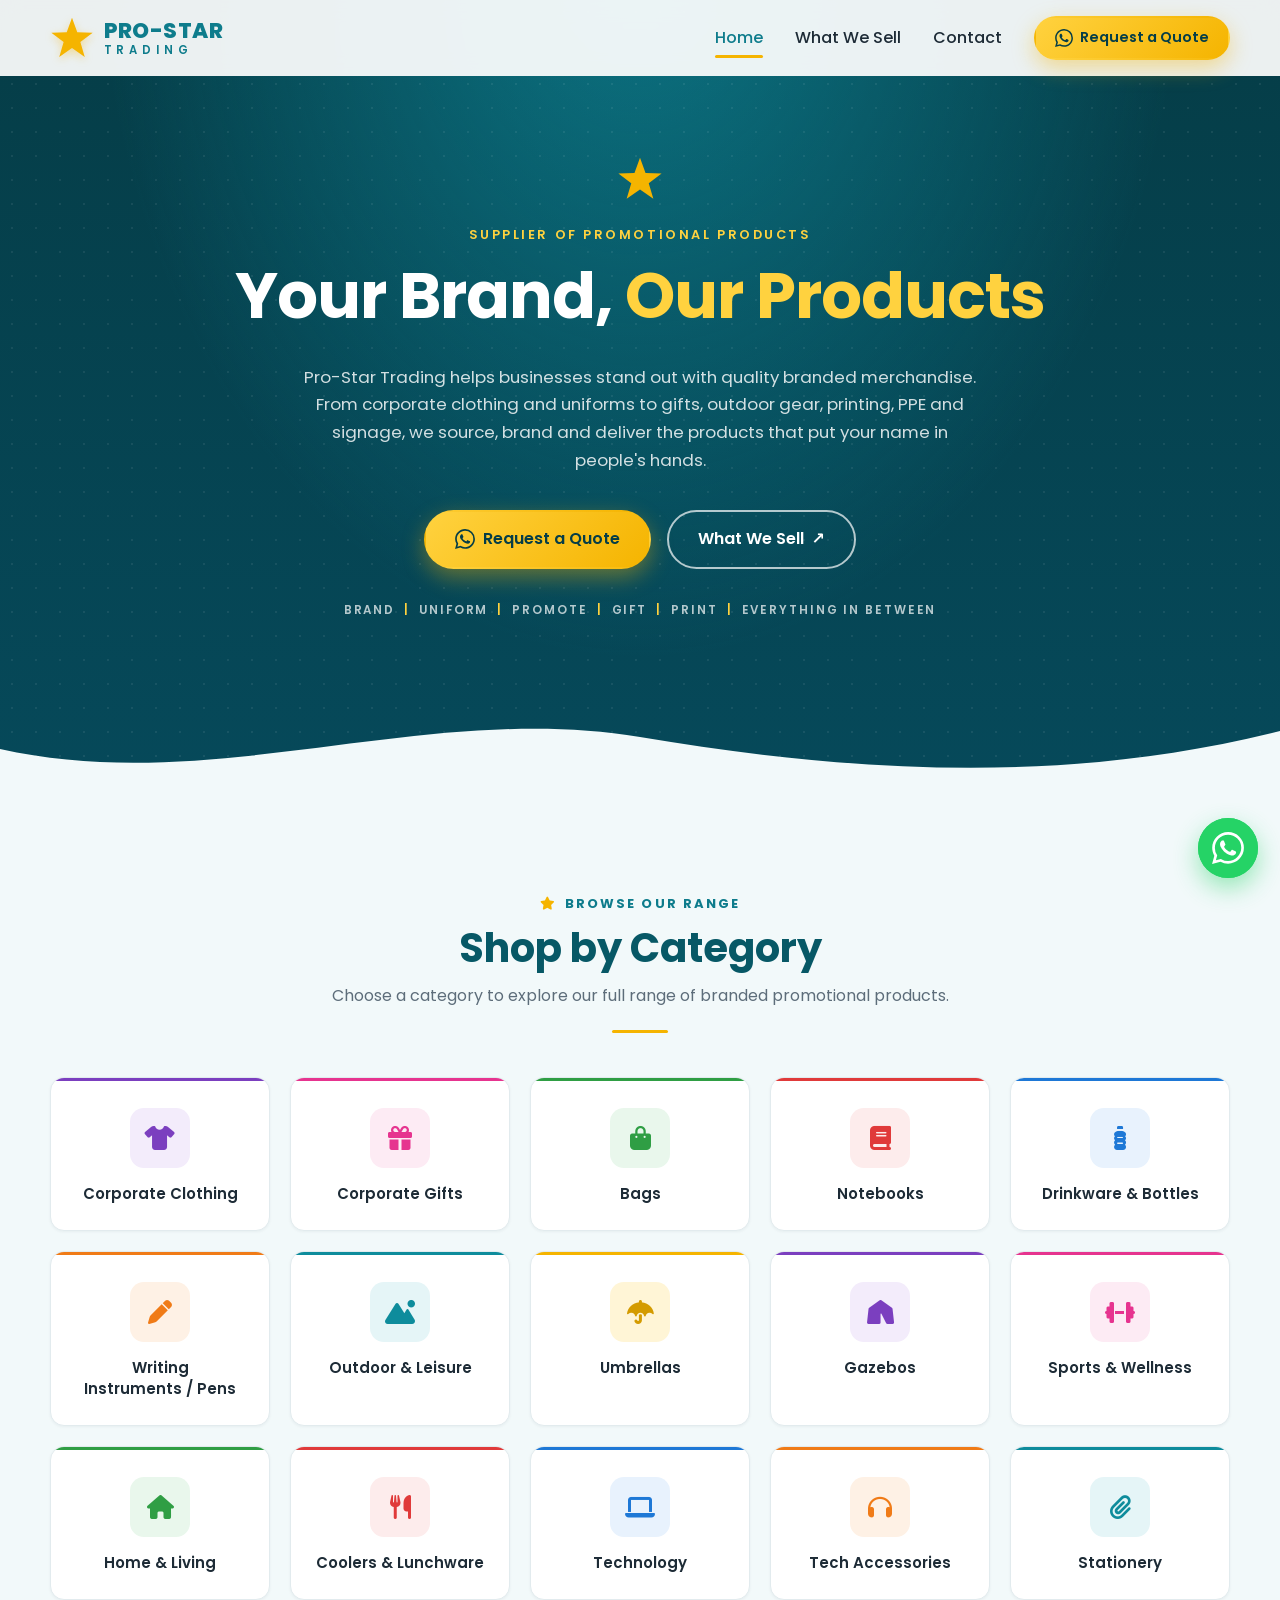
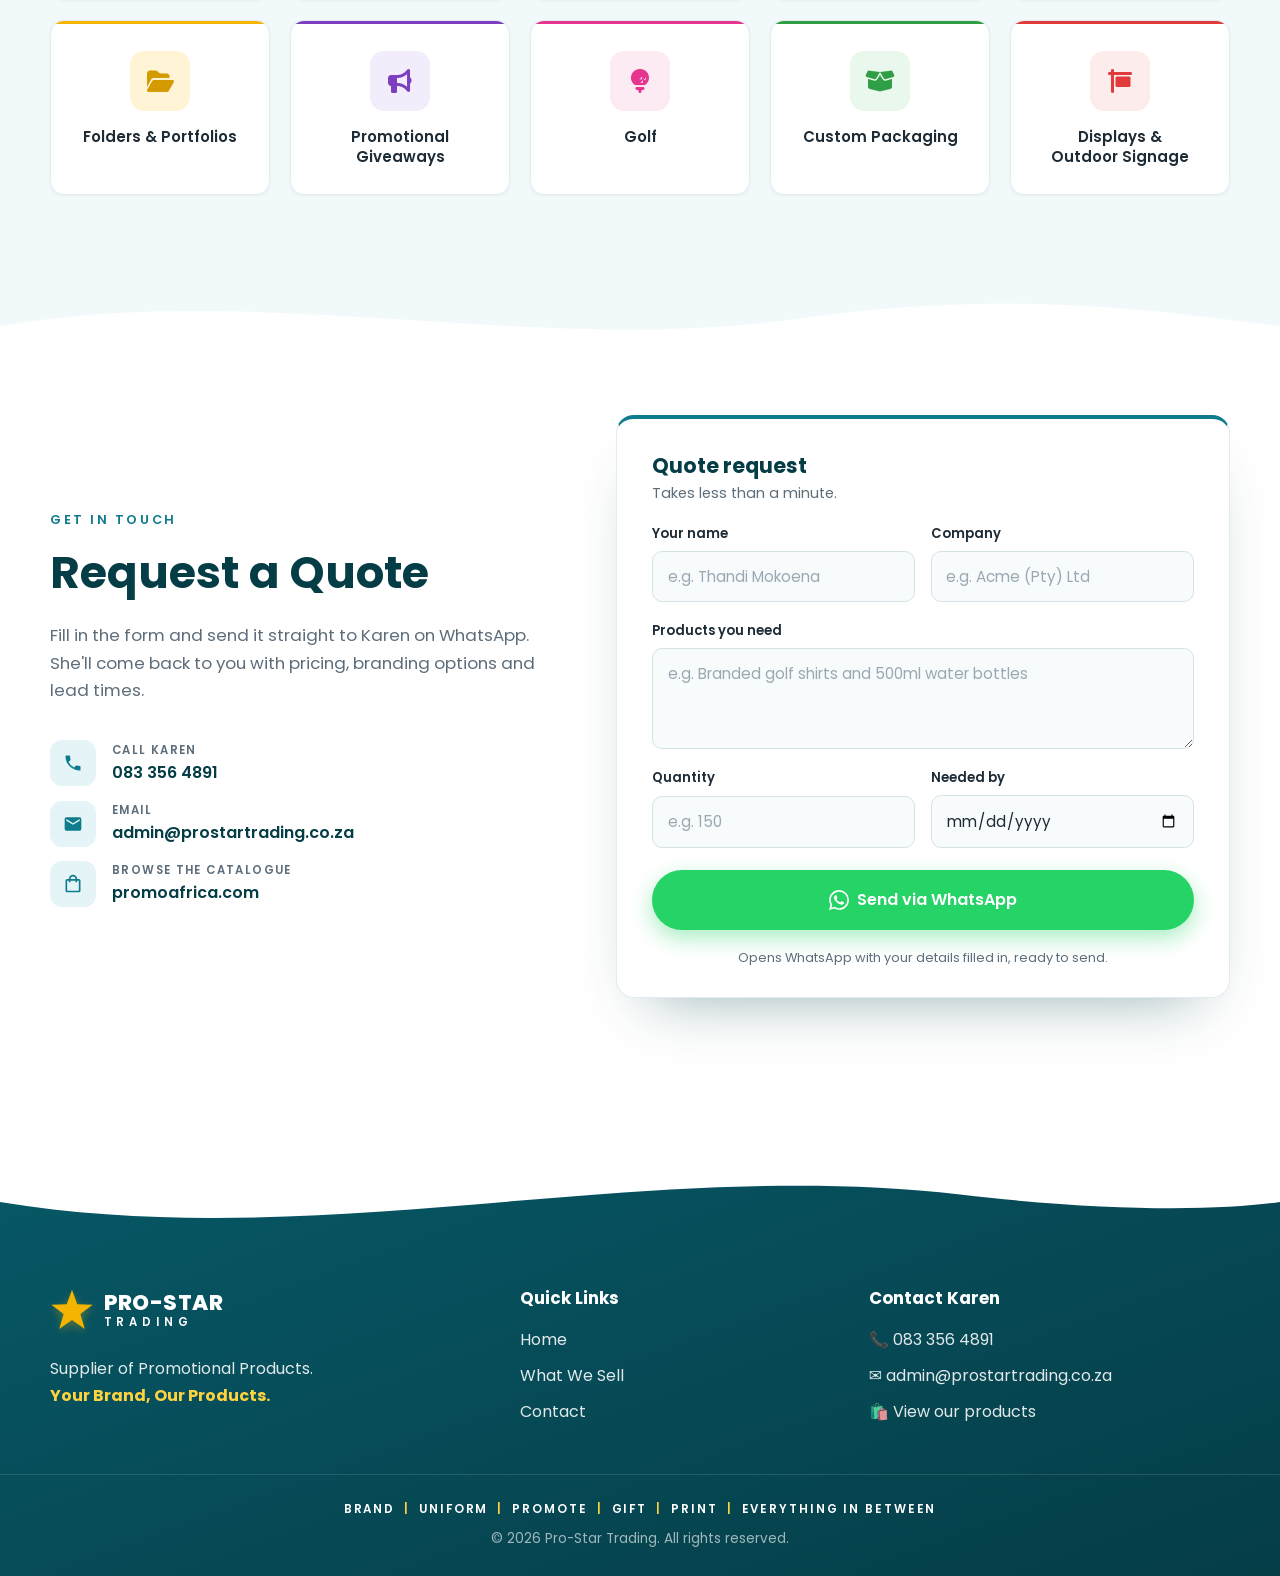
==== commit fa0d7ee6: "Replace contact panel with a WhatsApp quote request form The form builds a pre-filled WhatsApp messa" ====
--- a/pro-star-trading/index.html
+++ b/pro-star-trading/index.html
@@ -173,31 +173,47 @@
         <div class="contact-intro fade-in">
           <p class="eyebrow dark">Get In Touch</p>
           <h2>Request a Quote</h2>
-          <p class="contact-lead">Tell us what you need, how many and when. Karen will come back to you with pricing, branding options and lead times.</p>
-
-          <h3 class="contact-subhead">What to include in your request</h3>
-          <ol class="quote-checklist">
-            <li><span>1</span><div><strong>Products</strong>Product names or codes from our catalogue</div></li>
-            <li><span>2</span><div><strong>Quantities</strong>How many of each item you need</div></li>
-            <li><span>3</span><div><strong>Your logo</strong>A high-resolution or vector file if you have one</div></li>
-            <li><span>4</span><div><strong>Deadline</strong>The date you need the products delivered</div></li>
-          </ol>
+          <p class="contact-lead">Fill in the form and send it straight to Karen on WhatsApp. She'll come back to you with pricing, branding options and lead times.</p>
+
+          <ul class="contact-direct">
+            <li><a href="tel:+27833564891"><span class="contact-direct-icon"><svg aria-hidden="true" viewBox="0 0 24 24"><path d="M6.6 10.8a15.1 15.1 0 006.6 6.6l2.2-2.2a1 1 0 011-.25 11.4 11.4 0 003.6.57 1 1 0 011 1V20a1 1 0 01-1 1A17 17 0 013 4a1 1 0 011-1h3.5a1 1 0 011 1c0 1.25.2 2.45.57 3.57a1 1 0 01-.25 1z"/></svg></span><span><small>Call Karen</small>083 356 4891</span></a></li>
+            <li><a href="mailto:admin@prostartrading.co.za?subject=Quote%20Request"><span class="contact-direct-icon"><svg aria-hidden="true" viewBox="0 0 24 24"><path d="M20 4H4a2 2 0 00-2 2v12a2 2 0 002 2h16a2 2 0 002-2V6a2 2 0 00-2-2zm0 4l-8 5-8-5V6l8 5 8-5z"/></svg></span><span><small>Email</small>admin@prostartrading.co.za</span></a></li>
+            <li><a href="https://promoafrica.com" target="_blank" rel="noopener noreferrer"><span class="contact-direct-icon"><svg aria-hidden="true" viewBox="0 0 24 24"><path d="M19 6h-2a5 5 0 00-10 0H5a2 2 0 00-2 2v12a2 2 0 002 2h14a2 2 0 002-2V8a2 2 0 00-2-2zm-7-3a3 3 0 013 3H9a3 3 0 013-3zm7 17H5V8h2v2h2V8h6v2h2V8h2z"/></svg></span><span><small>Browse the catalogue</small>promoafrica.com</span></a></li>
+          </ul>
         </div>
 
-        <aside class="contact-panel fade-in" aria-label="Contact details">
-          <p class="contact-panel-label">Your contact</p>
-          <p class="contact-panel-name">Karen</p>
-          <p class="contact-panel-role">Pro-Star Trading</p>
-
-          <ul class="contact-rows">
-            <li><a href="tel:+27833564891"><span class="contact-row-icon"><svg aria-hidden="true" viewBox="0 0 24 24"><path d="M6.6 10.8a15.1 15.1 0 006.6 6.6l2.2-2.2a1 1 0 011-.25 11.4 11.4 0 003.6.57 1 1 0 011 1V20a1 1 0 01-1 1A17 17 0 013 4a1 1 0 011-1h3.5a1 1 0 011 1c0 1.25.2 2.45.57 3.57a1 1 0 01-.25 1z"/></svg></span><span><small>Phone</small>083 356 4891</span></a></li>
-            <li><a href="mailto:admin@prostartrading.co.za?subject=Quote%20Request"><span class="contact-row-icon"><svg aria-hidden="true" viewBox="0 0 24 24"><path d="M20 4H4a2 2 0 00-2 2v12a2 2 0 002 2h16a2 2 0 002-2V6a2 2 0 00-2-2zm0 4l-8 5-8-5V6l8 5 8-5z"/></svg></span><span><small>Email</small>admin@prostartrading.co.za</span></a></li>
-            <li><a href="https://wa.me/27833564891?text=Hi%20Karen%2C%20I%27d%20like%20to%20request%20a%20quote%20from%20Pro-Star%20Trading." target="_blank" rel="noopener noreferrer"><span class="contact-row-icon"><svg class="wa-icon" viewBox="0 0 24 24" aria-hidden="true"><path d="M17.472 14.382c-.297-.149-1.758-.867-2.03-.967-.273-.099-.471-.148-.67.15-.197.297-.767.966-.94 1.164-.173.199-.347.223-.644.075-.297-.15-1.255-.463-2.39-1.475-.883-.788-1.48-1.761-1.653-2.059-.173-.297-.018-.458.13-.606.134-.133.298-.347.446-.52.149-.174.198-.298.298-.497.099-.198.05-.371-.025-.52-.075-.149-.669-1.612-.916-2.207-.242-.579-.487-.5-.669-.51-.173-.008-.371-.01-.57-.01-.198 0-.52.074-.792.372-.272.297-1.04 1.016-1.04 2.479 0 1.462 1.065 2.875 1.213 3.074.149.198 2.096 3.2 5.077 4.487.709.306 1.262.489 1.694.625.712.227 1.36.195 1.871.118.571-.085 1.758-.719 2.006-1.413.248-.694.248-1.289.173-1.413-.074-.124-.272-.198-.57-.347m-5.421 7.403h-.004a9.87 9.87 0 01-5.031-1.378l-.361-.214-3.741.982.998-3.648-.235-.374a9.86 9.86 0 01-1.51-5.26c.001-5.45 4.436-9.884 9.888-9.884 2.64 0 5.122 1.03 6.988 2.898a9.825 9.825 0 012.893 6.994c-.003 5.45-4.437 9.884-9.885 9.884m8.413-18.297A11.815 11.815 0 0012.05 0C5.495 0 .16 5.335.157 11.892c0 2.096.547 4.142 1.588 5.945L.057 24l6.305-1.654a11.882 11.882 0 005.683 1.448h.005c6.554 0 11.89-5.335 11.893-11.893a11.821 11.821 0 00-3.48-8.413Z"/></svg></span><span><small>WhatsApp</small>Chat with Karen</span></a></li>
-            <li><a href="https://promoafrica.com" target="_blank" rel="noopener noreferrer"><span class="contact-row-icon"><svg aria-hidden="true" viewBox="0 0 24 24"><path d="M19 6h-2a5 5 0 00-10 0H5a2 2 0 00-2 2v12a2 2 0 002 2h14a2 2 0 002-2V8a2 2 0 00-2-2zm-7-3a3 3 0 013 3H9a3 3 0 013-3zm7 17H5V8h2v2h2V8h6v2h2V8h2z"/></svg></span><span><small>Catalogue</small>promoafrica.com</span></a></li>
-          </ul>
-
-          <a href="https://wa.me/27833564891?text=Hi%20Karen%2C%20I%27d%20like%20to%20request%20a%20quote%20from%20Pro-Star%20Trading." target="_blank" rel="noopener noreferrer" class="btn btn-accent contact-panel-btn"><svg class="wa-icon" viewBox="0 0 24 24" aria-hidden="true"><path d="M17.472 14.382c-.297-.149-1.758-.867-2.03-.967-.273-.099-.471-.148-.67.15-.197.297-.767.966-.94 1.164-.173.199-.347.223-.644.075-.297-.15-1.255-.463-2.39-1.475-.883-.788-1.48-1.761-1.653-2.059-.173-.297-.018-.458.13-.606.134-.133.298-.347.446-.52.149-.174.198-.298.298-.497.099-.198.05-.371-.025-.52-.075-.149-.669-1.612-.916-2.207-.242-.579-.487-.5-.669-.51-.173-.008-.371-.01-.57-.01-.198 0-.52.074-.792.372-.272.297-1.04 1.016-1.04 2.479 0 1.462 1.065 2.875 1.213 3.074.149.198 2.096 3.2 5.077 4.487.709.306 1.262.489 1.694.625.712.227 1.36.195 1.871.118.571-.085 1.758-.719 2.006-1.413.248-.694.248-1.289.173-1.413-.074-.124-.272-.198-.57-.347m-5.421 7.403h-.004a9.87 9.87 0 01-5.031-1.378l-.361-.214-3.741.982.998-3.648-.235-.374a9.86 9.86 0 01-1.51-5.26c.001-5.45 4.436-9.884 9.888-9.884 2.64 0 5.122 1.03 6.988 2.898a9.825 9.825 0 012.893 6.994c-.003 5.45-4.437 9.884-9.885 9.884m8.413-18.297A11.815 11.815 0 0012.05 0C5.495 0 .16 5.335.157 11.892c0 2.096.547 4.142 1.588 5.945L.057 24l6.305-1.654a11.882 11.882 0 005.683 1.448h.005c6.554 0 11.89-5.335 11.893-11.893a11.821 11.821 0 00-3.48-8.413Z"/></svg>Request a Quote</a>
-        </aside>
+        <form class="quote-form fade-in" id="quoteForm" novalidate>
+          <div class="quote-form-head">
+            <h3>Quote request</h3>
+            <p>Takes less than a minute.</p>
+          </div>
+          <div class="form-row">
+            <div class="form-field">
+              <label for="qName">Your name</label>
+              <input id="qName" name="name" type="text" autocomplete="name" placeholder="e.g. Thandi Mokoena" />
+            </div>
+            <div class="form-field">
+              <label for="qCompany">Company</label>
+              <input id="qCompany" name="company" type="text" autocomplete="organization" placeholder="e.g. Acme (Pty) Ltd" />
+            </div>
+          </div>
+          <div class="form-field">
+            <label for="qProducts">Products you need</label>
+            <textarea id="qProducts" name="products" rows="3" placeholder="e.g. Branded golf shirts and 500ml water bottles"></textarea>
+          </div>
+          <div class="form-row">
+            <div class="form-field">
+              <label for="qQty">Quantity</label>
+              <input id="qQty" name="quantity" type="text" inputmode="numeric" placeholder="e.g. 150" />
+            </div>
+            <div class="form-field">
+              <label for="qDate">Needed by</label>
+              <input id="qDate" name="date" type="date" />
+            </div>
+          </div>
+          <a href="https://wa.me/27833564891?text=Hi%20Karen%2C%20I%27d%20like%20to%20request%20a%20quote%20from%20Pro-Star%20Trading." target="_blank" rel="noopener noreferrer" class="btn btn-whatsapp quote-form-btn" id="quoteSend"><svg class="wa-icon" viewBox="0 0 24 24" aria-hidden="true"><path d="M17.472 14.382c-.297-.149-1.758-.867-2.03-.967-.273-.099-.471-.148-.67.15-.197.297-.767.966-.94 1.164-.173.199-.347.223-.644.075-.297-.15-1.255-.463-2.39-1.475-.883-.788-1.48-1.761-1.653-2.059-.173-.297-.018-.458.13-.606.134-.133.298-.347.446-.52.149-.174.198-.298.298-.497.099-.198.05-.371-.025-.52-.075-.149-.669-1.612-.916-2.207-.242-.579-.487-.5-.669-.51-.173-.008-.371-.01-.57-.01-.198 0-.52.074-.792.372-.272.297-1.04 1.016-1.04 2.479 0 1.462 1.065 2.875 1.213 3.074.149.198 2.096 3.2 5.077 4.487.709.306 1.262.489 1.694.625.712.227 1.36.195 1.871.118.571-.085 1.758-.719 2.006-1.413.248-.694.248-1.289.173-1.413-.074-.124-.272-.198-.57-.347m-5.421 7.403h-.004a9.87 9.87 0 01-5.031-1.378l-.361-.214-3.741.982.998-3.648-.235-.374a9.86 9.86 0 01-1.51-5.26c.001-5.45 4.436-9.884 9.888-9.884 2.64 0 5.122 1.03 6.988 2.898a9.825 9.825 0 012.893 6.994c-.003 5.45-4.437 9.884-9.885 9.884m8.413-18.297A11.815 11.815 0 0012.05 0C5.495 0 .16 5.335.157 11.892c0 2.096.547 4.142 1.588 5.945L.057 24l6.305-1.654a11.882 11.882 0 005.683 1.448h.005c6.554 0 11.89-5.335 11.893-11.893a11.821 11.821 0 00-3.48-8.413Z"/></svg>Send via WhatsApp</a>
+          <p class="quote-form-note">Opens WhatsApp with your details filled in, ready to send.</p>
+        </form>
       </div>
     </section>
   </main>
--- a/pro-star-trading/css/styles.css
+++ b/pro-star-trading/css/styles.css
@@ -331,56 +331,54 @@
 
 /* ---------- Contact ---------- */
 .contact { padding-top: 60px; }
-.contact-layout { display: grid; grid-template-columns: 1.1fr .9fr; gap: 4rem; align-items: start; }
+.contact-layout { display: grid; grid-template-columns: .9fr 1.1fr; gap: 4rem; align-items: center; }
 .contact-intro h2 { font-size: clamp(2rem, 4vw, 2.8rem); font-weight: 700; color: var(--teal-deep); }
-.contact-lead { font-size: 1.05rem; color: var(--muted); max-width: 32em; margin-bottom: 2.4rem; }
-.contact-subhead { font-size: .8rem; font-weight: 600; letter-spacing: .14em; text-transform: uppercase; color: var(--teal-dark); margin-bottom: 1.1rem; }
-
-.quote-checklist { list-style: none; margin: 0; padding: 0; display: grid; gap: 0; max-width: 32rem; }
-.quote-checklist li {
-  display: flex; gap: 1rem; align-items: flex-start;
-  padding: 1rem 0; border-top: 1px solid #e3eef0;
-}
-.quote-checklist li:last-child { border-bottom: 1px solid #e3eef0; }
-.quote-checklist li > span {
-  flex: none; width: 30px; height: 30px; border-radius: 50%;
+.contact-lead { font-size: 1.05rem; color: var(--muted); max-width: 30em; margin-bottom: 2.2rem; }
+
+.contact-direct { list-style: none; margin: 0; padding: 0; display: grid; gap: .9rem; }
+.contact-direct a { display: flex; align-items: center; gap: 1rem; width: fit-content; max-width: 100%; }
+.contact-direct a > span:last-child { display: flex; flex-direction: column; min-width: 0; font-weight: 600; color: var(--teal-deep); word-break: break-word; transition: color .2s ease; }
+.contact-direct small { font-size: .72rem; font-weight: 600; letter-spacing: .12em; text-transform: uppercase; color: var(--muted); }
+.contact-direct-icon {
+  flex: none; width: 46px; height: 46px; border-radius: 12px;
   display: grid; place-items: center;
-  background: #e5f5f7; color: var(--teal); font-size: .85rem; font-weight: 700;
-}
-.quote-checklist strong { display: block; font-size: .98rem; color: var(--ink); }
-.quote-checklist div { font-size: .92rem; color: var(--muted); }
-
-.contact-panel {
-  position: relative;
-  padding: 2.4rem 2.2rem 2.2rem;
-  border-radius: 20px;
-  color: #fff;
-  background:
-    radial-gradient(rgba(255,255,255,.06) 1px, transparent 1.4px) 0 0 / 22px 22px,
-    linear-gradient(160deg, var(--teal-dark), var(--teal-deep));
-  box-shadow: 0 30px 60px -30px rgba(5, 61, 71, .6);
-  border-top: 4px solid var(--gold);
-}
-.contact-panel-label { margin: 0 0 .4rem; font-size: .75rem; font-weight: 600; letter-spacing: .16em; text-transform: uppercase; color: var(--gold-light); }
-.contact-panel-name { margin: 0; font-size: 1.8rem; font-weight: 700; line-height: 1.2; }
-.contact-panel-role { margin: 0 0 1.6rem; font-size: .92rem; color: rgba(255,255,255,.7); }
-
-.contact-rows { list-style: none; margin: 0 0 1.8rem; padding: 0; }
-.contact-rows li { border-top: 1px solid rgba(255,255,255,.12); }
-.contact-rows li:last-child { border-bottom: 1px solid rgba(255,255,255,.12); }
-.contact-rows a { display: flex; align-items: center; gap: 1rem; padding: .95rem 0; transition: color .2s ease; }
-.contact-rows a:hover { color: var(--gold-light); }
-.contact-rows a > span:last-child { display: flex; flex-direction: column; min-width: 0; font-weight: 600; word-break: break-word; }
-.contact-rows small { font-size: .72rem; font-weight: 500; letter-spacing: .12em; text-transform: uppercase; color: rgba(255,255,255,.6); }
-.contact-row-icon {
-  flex: none; width: 40px; height: 40px; border-radius: 10px;
-  display: grid; place-items: center;
-  background: rgba(255,255,255,.1);
-  transition: background .2s ease;
-}
-.contact-row-icon svg { width: 19px; height: 19px; fill: currentColor; }
-.contact-rows a:hover .contact-row-icon { background: rgba(255,210,63,.2); }
-.contact-panel-btn { width: 100%; justify-content: center; }
+  background: #e5f5f7; color: var(--teal);
+  transition: background .2s ease, color .2s ease;
+}
+.contact-direct-icon svg { width: 20px; height: 20px; fill: currentColor; }
+.contact-direct a:hover .contact-direct-icon { background: var(--teal); color: #fff; }
+.contact-direct a:hover > span:last-child { color: var(--teal); }
+
+.quote-form {
+  padding: 2.2rem 2.2rem 1.8rem;
+  background: #fff;
+  border: 1px solid #e2ebee;
+  border-top: 4px solid var(--teal);
+  border-radius: 18px;
+  box-shadow: 0 30px 60px -34px rgba(5, 61, 71, .45);
+  display: grid; gap: 1.1rem;
+}
+.quote-form-head h3 { margin: 0 0 .2rem; font-size: 1.3rem; color: var(--teal-deep); }
+.quote-form-head p { margin: 0; font-size: .9rem; color: var(--muted); }
+.form-row { display: grid; grid-template-columns: 1fr 1fr; gap: 1rem; }
+.form-field { display: grid; gap: .4rem; min-width: 0; }
+.form-field label { font-size: .82rem; font-weight: 600; color: var(--ink); }
+.form-field input, .form-field textarea {
+  width: 100%; min-width: 0;
+  padding: .75rem .9rem;
+  font: inherit; font-size: .95rem; color: var(--ink);
+  background: #f8fbfc;
+  border: 1px solid #d6e3e6; border-radius: 10px;
+  transition: border-color .2s ease, box-shadow .2s ease, background .2s ease;
+}
+.form-field textarea { resize: vertical; min-height: 90px; }
+.form-field input::placeholder, .form-field textarea::placeholder { color: #9aa8b1; }
+.form-field input:focus, .form-field textarea:focus {
+  outline: none; background: #fff;
+  border-color: var(--teal); box-shadow: 0 0 0 3px rgba(14, 124, 140, .15);
+}
+.quote-form-btn { width: 100%; justify-content: center; margin-top: .3rem; }
+.quote-form-note { margin: 0; font-size: .8rem; color: var(--muted); text-align: center; }
 
 /* ---------- Footer ---------- */
 .footer {
@@ -470,11 +468,12 @@
   .nav-link::after { display: none; }
   .nav-cta { margin-top: 1.2rem; }
   .contact-layout { grid-template-columns: 1fr; gap: 3rem; }
-  .contact-panel { padding: 2rem 1.5rem 1.6rem; }
-  .contact-rows a > span:last-child { font-size: .9rem; }
+  .quote-form { padding: 1.8rem 1.3rem 1.5rem; }
+  .contact-direct a > span:last-child { font-size: .92rem; }
 }
 
 @media (max-width: 600px) {
+  .form-row { grid-template-columns: 1fr; }
   .section { padding: 70px 0; }
   .sell { padding-bottom: 120px; }
   .hero { padding-bottom: 120px; }
